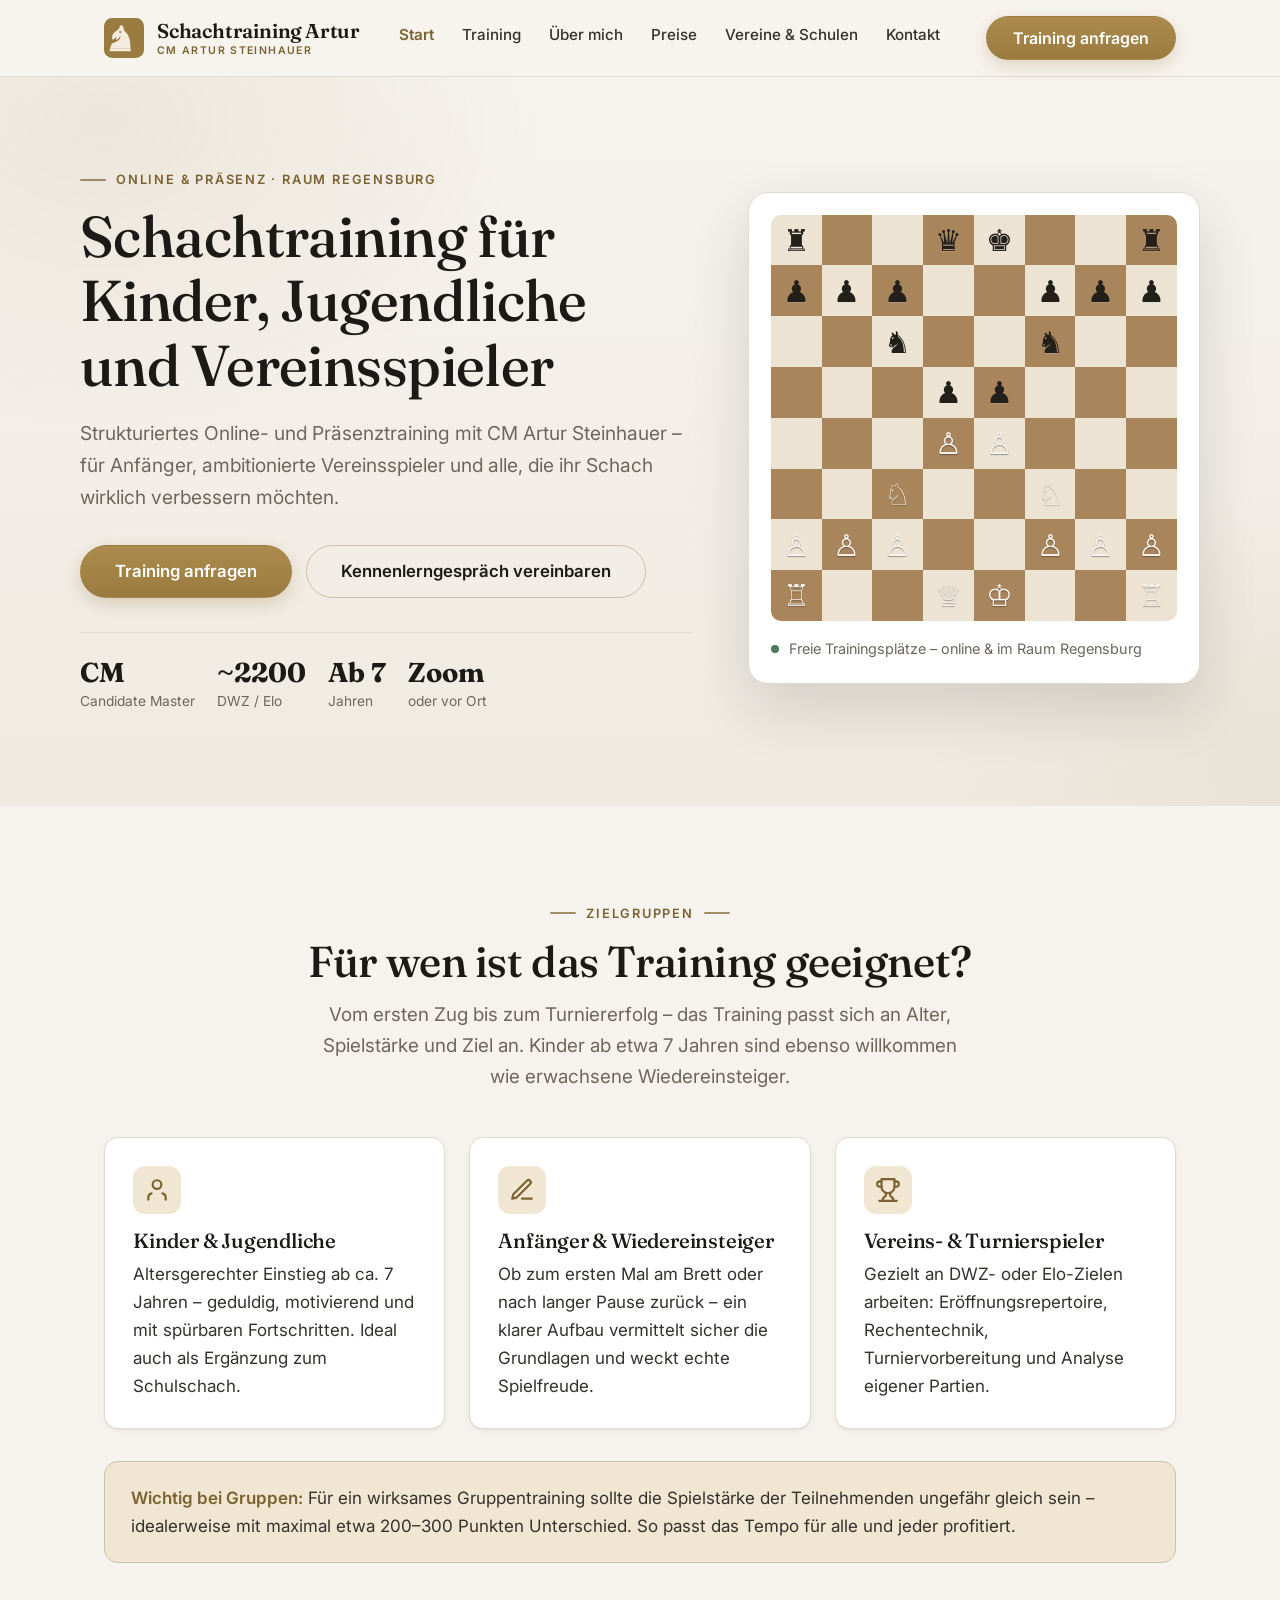
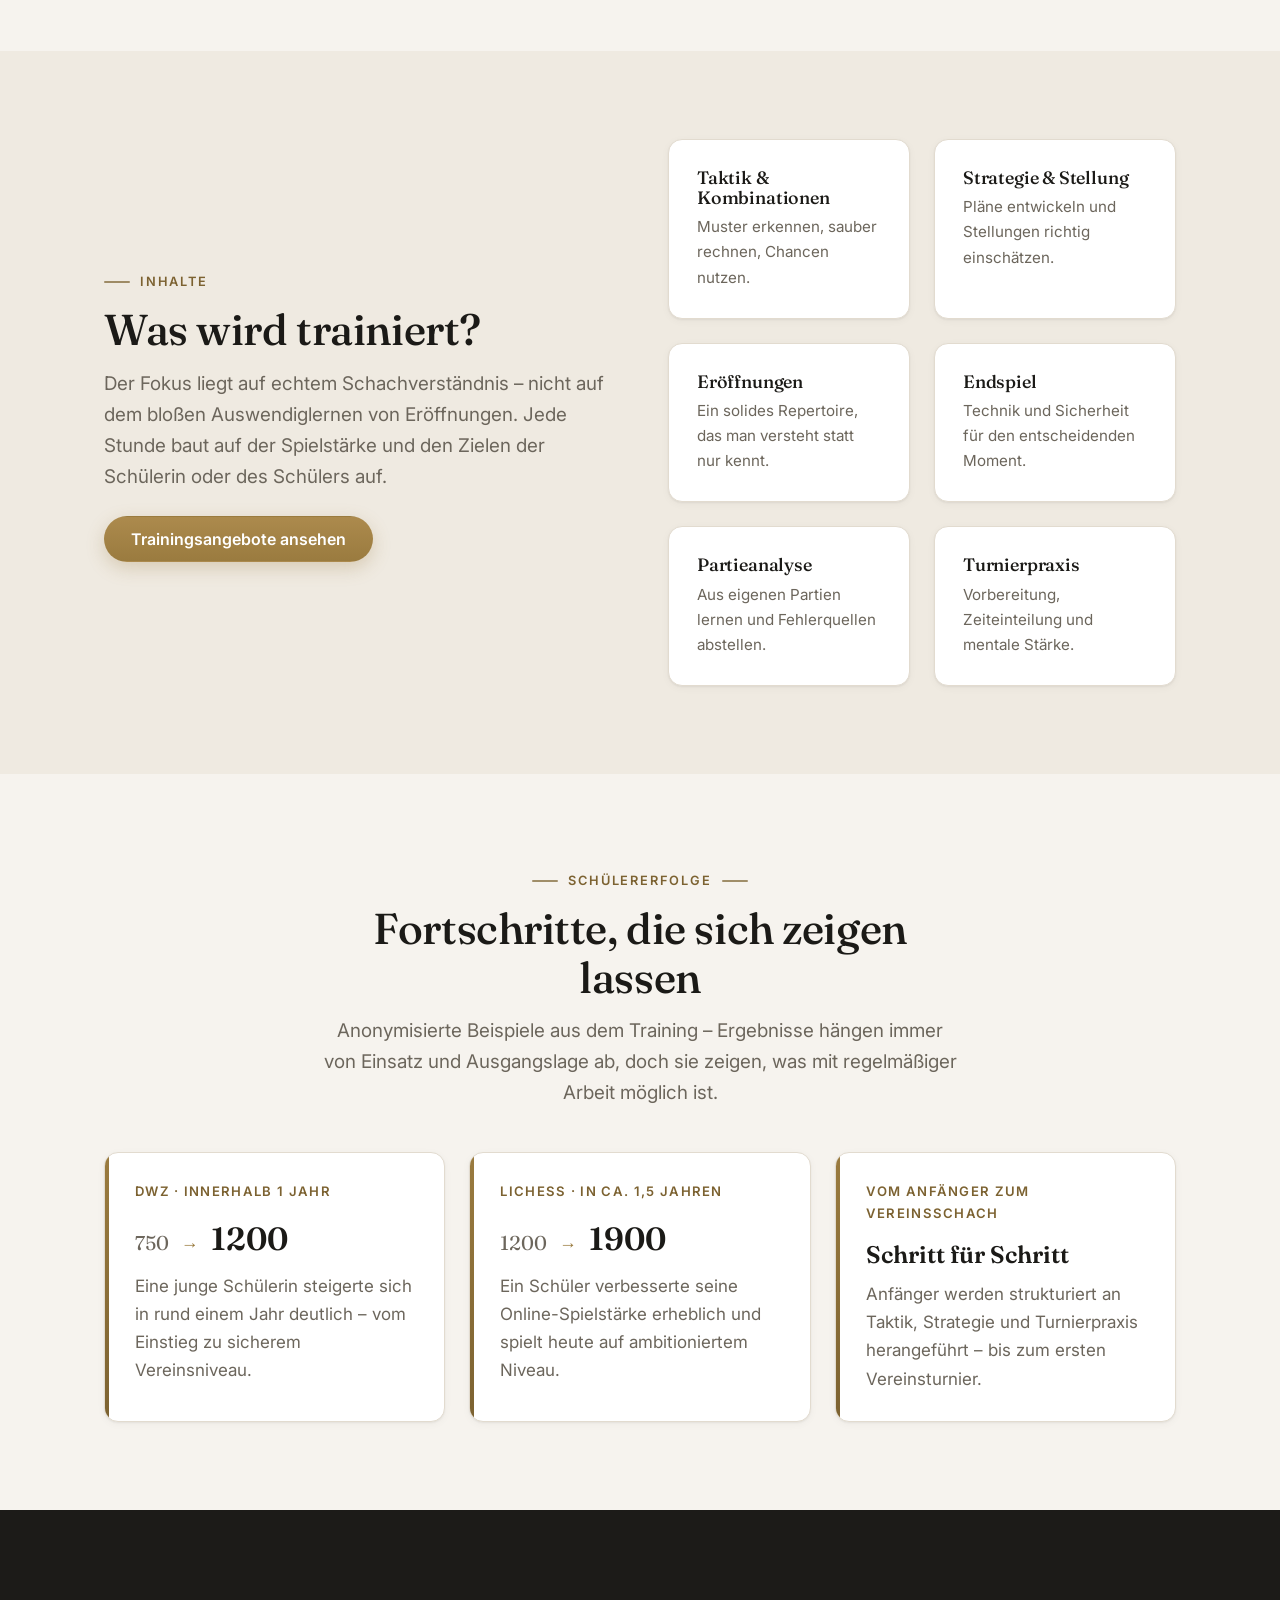
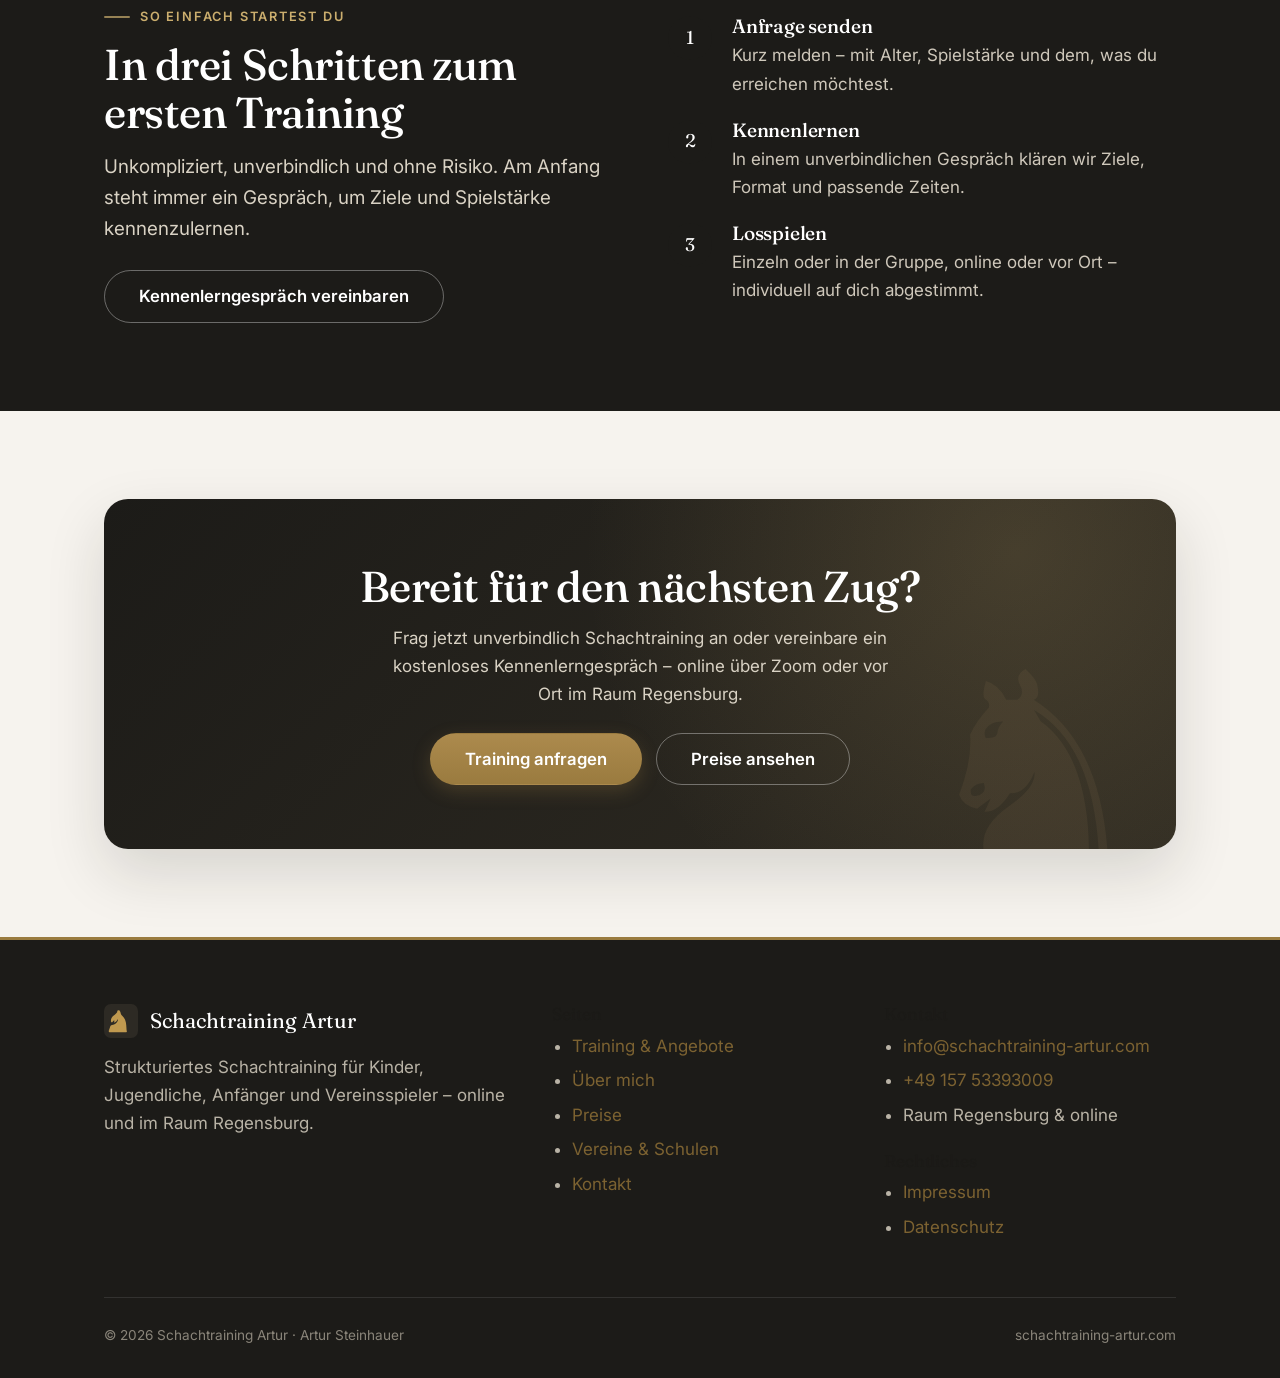
==== index.html @ 43f48e19 "JS-Cache-Version auf v8 (erzwingt FormSubmit-Versand ohne Mailprogramm) Co-Authored-By: Claude Opus " ====
<!DOCTYPE html>
<html lang="de">
<head>
  <meta charset="UTF-8">
  <meta name="viewport" content="width=device-width, initial-scale=1.0">
  <title>Schachtraining Artur – Online & Präsenz mit CM Artur Steinhauer</title>
  <meta name="description" content="Strukturiertes Schachtraining für Kinder, Jugendliche, Anfänger und Vereinsspieler. Online über Zoom oder vor Ort im Raum Regensburg – mit Candidate Master Artur Steinhauer.">
  <link rel="canonical" href="https://schachtraining-artur.com/">
  <meta property="og:type" content="website">
  <meta property="og:title" content="Schachtraining Artur – mit CM Artur Steinhauer">
  <meta property="og:description" content="Strukturiertes Online- und Präsenztraining für Anfänger, ambitionierte Vereinsspieler und alle, die ihr Schach wirklich verbessern möchten.">
  <meta property="og:url" content="https://schachtraining-artur.com/">
  <meta property="og:locale" content="de_DE">
  <link rel="icon" href="assets/img/favicon.svg" type="image/svg+xml">
  <link rel="preconnect" href="https://fonts.googleapis.com">
  <link rel="preconnect" href="https://fonts.gstatic.com" crossorigin>
  <link href="https://fonts.googleapis.com/css2?family=Fraunces:opsz,wght@9..144,400;9..144,500;9..144,600&family=Inter:wght@400;500;600;700&display=swap" rel="stylesheet">
  <link rel="stylesheet" href="assets/css/styles.css?v=8">
  <script type="application/ld+json">
  {
    "@context": "https://schema.org",
    "@type": "ProfessionalService",
    "name": "Schachtraining Artur",
    "description": "Schachtraining für Kinder, Jugendliche, Anfänger und Vereinsspieler – online und vor Ort im Raum Regensburg.",
    "url": "https://schachtraining-artur.com/",
    "email": "info@schachtraining-artur.com",
    "telephone": "+49 157 53393009",
    "areaServed": "Regensburg und online (DACH)",
    "founder": { "@type": "Person", "name": "Artur Steinhauer", "jobTitle": "Schachtrainer, Candidate Master" }
  }
  </script>
</head>
<body>
  <a href="#main" class="skip-link">Zum Inhalt springen</a>
  <!-- HEADER -->
  <header class="site-header">
    <div class="container nav">
      <a href="index.html" class="brand" aria-label="Schachtraining Artur – Startseite">
        <svg class="brand__mark" viewBox="0 0 64 64" aria-hidden="true"><rect width="64" height="64" rx="13"/><path fill="#f3ecdd" d="M25 15c-1.6 3.1-4.6 4.9-7.3 7.1-2.9 2.4-4.7 5.4-4.7 9.7 0 1.6.7 2.6 2 3l3.4-3.7c.5-.5 1.3-.1 1.2.6l-.5 3.6c4-1.1 5.4-3.9 6.6-6.4l.7 1.1c-1.6 5.9-5.9 8.4-11.2 9.7-2.4.6-3.5 2.1-3.9 4.2L9.5 49h33l-.6-9c-.5-8-3-13.3-7.2-17.3-2-1.9-3.2-3.9-3.6-6.6-.2-1.4-.6-2.6-1.6-3.6-1.2-1.2-3.4-1.3-4.9.5-.2-.3.6.5.4 2zM26 24a1.7 1.7 0 1 1 0-3.4 1.7 1.7 0 0 1 0 3.4z"/><rect x="9" y="49" width="34" height="4" rx="1.4" fill="#f3ecdd"/></svg>
        <span>Schachtraining Artur<small>CM Artur Steinhauer</small></span>
      </a>
      <button class="nav__toggle" aria-label="Menü" aria-expanded="false" aria-controls="nav-links">
        <span></span><span></span><span></span>
      </button>
      <ul class="nav__links" id="nav-links">
        <li><a href="index.html" class="active">Start</a></li>
        <li><a href="training.html">Training</a></li>
        <li><a href="ueber-mich.html">Über mich</a></li>
        <li><a href="preise.html">Preise</a></li>
        <li><a href="vereine-schulen.html">Vereine &amp; Schulen</a></li>
        <li><a href="kontakt.html">Kontakt</a></li>
        <li class="nav__cta-mobile"><a href="kontakt.html" class="btn btn--primary" style="color:#fff;">Training anfragen</a></li>
      </ul>
      <a href="kontakt.html" class="btn btn--primary nav__cta" style="color:#fff;">Training anfragen</a>
    </div>
  </header>

  <main id="main">
    <!-- HERO -->
    <section class="hero">
      <div class="container hero__grid">
        <div class="hero__content">
          <span class="eyebrow">Online &amp; Präsenz · Raum Regensburg</span>
          <h1 class="hero__title">Schachtraining für Kinder, Jugendliche und Vereinsspieler</h1>
          <p class="hero__sub">Strukturiertes Online- und Präsenztraining mit CM Artur Steinhauer – für Anfänger, ambitionierte Vereinsspieler und alle, die ihr Schach wirklich verbessern möchten.</p>
          <div class="btn-row">
            <a href="kontakt.html" class="btn btn--primary btn--lg">Training anfragen</a>
            <a href="kontakt.html#kennenlernen" class="btn btn--ghost btn--lg">Kennenlerngespräch vereinbaren</a>
          </div>
          <div class="hero__meta">
            <div class="hero__stat"><b>CM</b><span>Candidate Master</span></div>
            <div class="hero__stat"><b>~2200</b><span>DWZ / Elo</span></div>
            <div class="hero__stat"><b>Ab 7</b><span>Jahren</span></div>
            <div class="hero__stat"><b>Zoom</b><span>oder vor Ort</span></div>
          </div>
        </div>
        <div class="hero__media">
          <div class="board-card reveal">
            <div class="board" role="img" aria-label="Schachbrett mit einer ausgeglichenen Mittelspielstellung">
              <i class="l b">♜</i><i class="d"></i><i class="l"></i><i class="d b">♛</i><i class="l b">♚</i><i class="d"></i><i class="l"></i><i class="d b">♜</i>
              <i class="d b">♟</i><i class="l b">♟</i><i class="d b">♟</i><i class="l"></i><i class="d"></i><i class="l b">♟</i><i class="d b">♟</i><i class="l b">♟</i>
              <i class="l"></i><i class="d"></i><i class="l b">♞</i><i class="d"></i><i class="l"></i><i class="d b">♞</i><i class="l"></i><i class="d"></i>
              <i class="d"></i><i class="l"></i><i class="d"></i><i class="l b">♟</i><i class="d b">♟</i><i class="l"></i><i class="d"></i><i class="l"></i>
              <i class="l"></i><i class="d"></i><i class="l"></i><i class="d w">♙</i><i class="l w">♙</i><i class="d"></i><i class="l"></i><i class="d"></i>
              <i class="d"></i><i class="l"></i><i class="d w">♘</i><i class="l"></i><i class="d"></i><i class="l w">♘</i><i class="d"></i><i class="l"></i>
              <i class="l w">♙</i><i class="d w">♙</i><i class="l w">♙</i><i class="d"></i><i class="l"></i><i class="d w">♙</i><i class="l w">♙</i><i class="d w">♙</i>
              <i class="d w">♖</i><i class="l"></i><i class="d"></i><i class="l w">♕</i><i class="d w">♔</i><i class="l"></i><i class="d"></i><i class="l w">♖</i>
            </div>
            <div class="board__caption"><span class="dot"></span> Freie Trainingsplätze – online &amp; im Raum Regensburg</div>
          </div>
        </div>
      </div>
    </section>

    <!-- FÜR WEN -->
    <section class="section">
      <div class="container">
        <div class="center reveal" style="max-width:680px;margin-inline:auto;">
          <span class="eyebrow">Zielgruppen</span>
          <h2 class="display">Für wen ist das Training geeignet?</h2>
          <p class="lead subhead">Vom ersten Zug bis zum Turniererfolg – das Training passt sich an Alter, Spielstärke und Ziel an. Kinder ab etwa 7 Jahren sind ebenso willkommen wie erwachsene Wiedereinsteiger.</p>
        </div>
        <div class="grid grid-3" style="margin-top:44px;">
          <div class="card card--hover reveal">
            <div class="card__icon"><svg viewBox="0 0 24 24" fill="none" stroke="currentColor" stroke-width="2" stroke-linecap="round" stroke-linejoin="round"><path d="M20 21v-2a4 4 0 0 0-3-3.87"/><path d="M4 21v-2a4 4 0 0 1 3-3.87"/><circle cx="12" cy="7" r="4"/></svg></div>
            <h3>Kinder &amp; Jugendliche</h3>
            <p>Altersgerechter Einstieg ab ca. 7 Jahren – geduldig, motivierend und mit spürbaren Fortschritten. Ideal auch als Ergänzung zum Schulschach.</p>
          </div>
          <div class="card card--hover reveal">
            <div class="card__icon"><svg viewBox="0 0 24 24" fill="none" stroke="currentColor" stroke-width="2" stroke-linecap="round" stroke-linejoin="round"><path d="M12 20h9"/><path d="M16.5 3.5a2.1 2.1 0 0 1 3 3L7 19l-4 1 1-4Z"/></svg></div>
            <h3>Anfänger &amp; Wiedereinsteiger</h3>
            <p>Ob zum ersten Mal am Brett oder nach langer Pause zurück – ein klarer Aufbau vermittelt sicher die Grundlagen und weckt echte Spielfreude.</p>
          </div>
          <div class="card card--hover reveal">
            <div class="card__icon"><svg viewBox="0 0 24 24" fill="none" stroke="currentColor" stroke-width="2" stroke-linecap="round" stroke-linejoin="round"><path d="M6 9H4.5a2.5 2.5 0 0 1 0-5H6"/><path d="M18 9h1.5a2.5 2.5 0 0 0 0-5H18"/><path d="M4 22h16"/><path d="M10 14.66V17c0 .55-.47.98-.97 1.21C7.85 18.75 7 20.24 7 22"/><path d="M14 14.66V17c0 .55.47.98.97 1.21C16.15 18.75 17 20.24 17 22"/><path d="M18 2H6v7a6 6 0 0 0 12 0V2Z"/></svg></div>
            <h3>Vereins- &amp; Turnierspieler</h3>
            <p>Gezielt an DWZ- oder Elo-Zielen arbeiten: Eröffnungsrepertoire, Rechentechnik, Turniervorbereitung und Analyse eigener Partien.</p>
          </div>
        </div>
        <div class="note reveal" style="margin-top:32px;">
          <strong>Wichtig bei Gruppen:</strong> Für ein wirksames Gruppentraining sollte die Spielstärke der Teilnehmenden ungefähr gleich sein – idealerweise mit maximal etwa 200–300 Punkten Unterschied. So passt das Tempo für alle und jeder profitiert.
        </div>
      </div>
    </section>

    <!-- WAS WIRD TRAINIERT -->
    <section class="section section--paper2">
      <div class="container">
        <div class="split">
          <div class="reveal">
            <span class="eyebrow">Inhalte</span>
            <h2 class="display">Was wird trainiert?</h2>
            <p class="lead">Der Fokus liegt auf echtem Schachverständnis – nicht auf dem bloßen Auswendiglernen von Eröffnungen. Jede Stunde baut auf der Spielstärke und den Zielen der Schülerin oder des Schülers auf.</p>
            <div class="btn-row" style="margin-top:24px;">
              <a href="training.html" class="btn btn--primary">Trainingsangebote ansehen</a>
            </div>
          </div>
          <div class="grid grid-2 reveal">
            <div class="card"><h3 style="font-size:1.12rem;">Taktik &amp; Kombinationen</h3><p style="margin:0;color:var(--muted);font-size:.95rem;">Muster erkennen, sauber rechnen, Chancen nutzen.</p></div>
            <div class="card"><h3 style="font-size:1.12rem;">Strategie &amp; Stellung</h3><p style="margin:0;color:var(--muted);font-size:.95rem;">Pläne entwickeln und Stellungen richtig einschätzen.</p></div>
            <div class="card"><h3 style="font-size:1.12rem;">Eröffnungen</h3><p style="margin:0;color:var(--muted);font-size:.95rem;">Ein solides Repertoire, das man versteht statt nur kennt.</p></div>
            <div class="card"><h3 style="font-size:1.12rem;">Endspiel</h3><p style="margin:0;color:var(--muted);font-size:.95rem;">Technik und Sicherheit für den entscheidenden Moment.</p></div>
            <div class="card"><h3 style="font-size:1.12rem;">Partieanalyse</h3><p style="margin:0;color:var(--muted);font-size:.95rem;">Aus eigenen Partien lernen und Fehlerquellen abstellen.</p></div>
            <div class="card"><h3 style="font-size:1.12rem;">Turnierpraxis</h3><p style="margin:0;color:var(--muted);font-size:.95rem;">Vorbereitung, Zeiteinteilung und mentale Stärke.</p></div>
          </div>
        </div>
      </div>
    </section>

    <!-- ERFOLGE -->
    <section class="section">
      <div class="container">
        <div class="center reveal" style="max-width:640px;margin-inline:auto;">
          <span class="eyebrow">Schülererfolge</span>
          <h2 class="display">Fortschritte, die sich zeigen lassen</h2>
          <p class="lead subhead">Anonymisierte Beispiele aus dem Training – Ergebnisse hängen immer von Einsatz und Ausgangslage ab, doch sie zeigen, was mit regelmäßiger Arbeit möglich ist.</p>
        </div>
        <div class="grid grid-3" style="margin-top:44px;">
          <div class="story reveal">
            <div class="story__unit">DWZ · innerhalb 1 Jahr</div>
            <div class="story__jump"><span class="story__from">750</span><span class="story__arrow">→</span><span class="story__to">1200</span></div>
            <p style="margin:0;color:var(--muted);">Eine junge Schülerin steigerte sich in rund einem Jahr deutlich – vom Einstieg zu sicherem Vereinsniveau.</p>
          </div>
          <div class="story reveal">
            <div class="story__unit">Lichess · in ca. 1,5 Jahren</div>
            <div class="story__jump"><span class="story__from">1200</span><span class="story__arrow">→</span><span class="story__to">1900</span></div>
            <p style="margin:0;color:var(--muted);">Ein Schüler verbesserte seine Online-Spielstärke erheblich und spielt heute auf ambitioniertem Niveau.</p>
          </div>
          <div class="story reveal">
            <div class="story__unit">Vom Anfänger zum Vereinsschach</div>
            <div class="story__jump"><span class="story__to" style="font-size:1.5rem;">Schritt für Schritt</span></div>
            <p style="margin:0;color:var(--muted);">Anfänger werden strukturiert an Taktik, Strategie und Turnierpraxis herangeführt – bis zum ersten Vereinsturnier.</p>
          </div>
        </div>
      </div>
    </section>

    <!-- SO LÄUFT ES -->
    <section class="section section--dark">
      <div class="container">
        <div class="split">
          <div class="reveal">
            <span class="eyebrow">So einfach startest du</span>
            <h2 class="display">In drei Schritten zum ersten Training</h2>
            <p class="lead">Unkompliziert, unverbindlich und ohne Risiko. Am Anfang steht immer ein Gespräch, um Ziele und Spielstärke kennenzulernen.</p>
            <div class="btn-row" style="margin-top:26px;">
              <a href="kontakt.html#kennenlernen" class="btn btn--on-dark btn--lg">Kennenlerngespräch vereinbaren</a>
            </div>
          </div>
          <div class="steps reveal">
            <div class="step"><div class="step__num"></div><div><h3>Anfrage senden</h3><p style="color:#cfc8bb;margin:0;">Kurz melden – mit Alter, Spielstärke und dem, was du erreichen möchtest.</p></div></div>
            <div class="step"><div class="step__num"></div><div><h3>Kennenlernen</h3><p style="color:#cfc8bb;margin:0;">In einem unverbindlichen Gespräch klären wir Ziele, Format und passende Zeiten.</p></div></div>
            <div class="step"><div class="step__num"></div><div><h3>Losspielen</h3><p style="color:#cfc8bb;margin:0;">Einzeln oder in der Gruppe, online oder vor Ort – individuell auf dich abgestimmt.</p></div></div>
          </div>
        </div>
      </div>
    </section>

    <!-- CTA -->
    <section class="section">
      <div class="container">
        <div class="cta-band reveal">
          <h2 class="display">Bereit für den nächsten Zug?</h2>
          <p>Frag jetzt unverbindlich Schachtraining an oder vereinbare ein kostenloses Kennenlerngespräch – online über Zoom oder vor Ort im Raum Regensburg.</p>
          <div class="btn-row center" style="margin-top:24px;">
            <a href="kontakt.html" class="btn btn--primary btn--lg">Training anfragen</a>
            <a href="preise.html" class="btn btn--on-dark btn--lg">Preise ansehen</a>
          </div>
        </div>
      </div>
    </section>
  </main>

  <!-- FOOTER -->
  <footer class="site-footer">
    <div class="container">
      <div class="footer__grid">
        <div>
          <div class="footer__brand">
            <svg width="34" height="34" viewBox="0 0 64 64" aria-hidden="true"><rect width="64" height="64" rx="13" fill="#2d2a24"/><path fill="#c0994f" d="M25 15c-1.6 3.1-4.6 4.9-7.3 7.1-2.9 2.4-4.7 5.4-4.7 9.7 0 1.6.7 2.6 2 3l3.4-3.7c.5-.5 1.3-.1 1.2.6l-.5 3.6c4-1.1 5.4-3.9 6.6-6.4l.7 1.1c-1.6 5.9-5.9 8.4-11.2 9.7-2.4.6-3.5 2.1-3.9 4.2L9.5 49h33l-.6-9c-.5-8-3-13.3-7.2-17.3-2-1.9-3.2-3.9-3.6-6.6-.2-1.4-.6-2.6-1.6-3.6-1.2-1.2-3.4-1.3-4.9.5-.2-.3.6.5.4 2z"/><rect x="9" y="49" width="34" height="4" rx="1.4" fill="#c0994f"/></svg>
            Schachtraining Artur
          </div>
          <p>Strukturiertes Schachtraining für Kinder, Jugendliche, Anfänger und Vereinsspieler – online und im Raum Regensburg.</p>
        </div>
        <div>
          <h4>Seiten</h4>
          <ul>
            <li><a href="training.html">Training &amp; Angebote</a></li>
            <li><a href="ueber-mich.html">Über mich</a></li>
            <li><a href="preise.html">Preise</a></li>
            <li><a href="vereine-schulen.html">Vereine &amp; Schulen</a></li>
            <li><a href="kontakt.html">Kontakt</a></li>
          </ul>
        </div>
        <div>
          <h4>Kontakt</h4>
          <ul>
            <li><a href="mailto:info@schachtraining-artur.com">info@schachtraining-artur.com</a></li>
            <li><a href="https://wa.me/4915753393009?text=Hallo%20Artur%2C%20ich%20interessiere%20mich%20f%C3%BCr%20Schachtraining%20und%20w%C3%BCrde%20gerne%20mehr%20erfahren." target="_blank" rel="noopener">+49 157 53393009</a></li>
            <li>Raum Regensburg &amp; online</li>
          </ul>
          <h4 style="margin-top:22px;">Rechtliches</h4>
          <ul>
            <li><a href="impressum.html">Impressum</a></li>
            <li><a href="datenschutz.html">Datenschutz</a></li>
          </ul>
        </div>
      </div>
      <div class="footer__bottom">
        <span>© <span id="year">2026</span> Schachtraining Artur · Artur Steinhauer</span>
        <span>schachtraining-artur.com</span>
      </div>
    </div>
  </footer>
  <script src="assets/js/main.js?v=8"></script>
</body>
</html>
---- assets/css/styles.css ----
/* =============================================================
   Schachtraining Artur — Design System
   Palette: paper / walnut / brass. Calm, premium, professional.
   ============================================================= */

:root {
  /* Colors */
  --paper: #f6f3ee;
  --paper-2: #efeae1;
  --surface: #ffffff;
  --ink: #1b1a17;
  --ink-2: #34322d;
  --muted: #6c665c;
  --line: #e2dbcf;
  --line-strong: #cabfa9;
  --brass: #9a7b3f;
  --brass-dark: #7c6231;
  --brass-soft: #f0e6d2;
  --dark: #1c1b18;
  --dark-2: #26241f;
  --cream: #f3ecdd;
  --success: #4a7c59;

  /* Type */
  --font-display: "Fraunces", Georgia, "Times New Roman", serif;
  --font-body: "Inter", -apple-system, BlinkMacSystemFont, "Segoe UI", Roboto, sans-serif;

  /* Layout */
  --container: 1120px;
  --container-narrow: 760px;
  --radius: 14px;
  --radius-sm: 10px;
  --shadow-sm: 0 1px 2px rgba(27, 26, 23, .05), 0 2px 8px rgba(27, 26, 23, .04);
  --shadow-md: 0 10px 30px rgba(27, 26, 23, .08);
  --shadow-lg: 0 24px 60px rgba(27, 26, 23, .14);
  --ease: cubic-bezier(.2, .7, .2, 1);
}

/* ---------- Reset & base ---------- */
*, *::before, *::after { box-sizing: border-box; }
html { scroll-behavior: smooth; -webkit-text-size-adjust: 100%; }
html, body { overflow-x: hidden; }
body {
  margin: 0;
  width: 100%;
  max-width: 100%;
  font-family: var(--font-body);
  font-size: 17px;
  line-height: 1.65;
  color: var(--ink-2);
  background: var(--paper);
  -webkit-font-smoothing: antialiased;
  text-rendering: optimizeLegibility;
}

/* Skip link — barrierefrei, ohne Layout-Überlauf */
.skip-link {
  position: absolute; left: 12px; top: -60px; z-index: 200;
  background: var(--brass); color: #fff; padding: 10px 18px;
  border-radius: 8px; font-weight: 600; transition: top .2s var(--ease);
}
.skip-link:focus { top: 12px; color: #fff; }
img, svg { display: block; max-width: 100%; }
a { color: var(--brass-dark); text-decoration: none; transition: color .2s var(--ease); }
a:hover { color: var(--ink); }
h1, h2, h3, h4 { font-family: var(--font-display); color: var(--ink); font-weight: 500; line-height: 1.12; letter-spacing: -.01em; margin: 0 0 .5em; }
p { margin: 0 0 1rem; }
ul, ol { margin: 0 0 1rem; padding-left: 1.2rem; }
li { margin-bottom: .4rem; }
strong { color: var(--ink); font-weight: 600; }
:focus-visible { outline: 3px solid var(--brass); outline-offset: 2px; border-radius: 4px; }

/* ---------- Layout helpers ---------- */
.container { width: 100%; max-width: var(--container); margin-inline: auto; padding-inline: 24px; }
.narrow { max-width: var(--container-narrow); }
.section { padding: 88px 0; }
.section--tight { padding: 60px 0; }
.section--paper2 { background: var(--paper-2); }
.section--dark { background: var(--dark); color: var(--cream); }
.section--dark h1, .section--dark h2, .section--dark h3 { color: #fff; }
.center { text-align: center; }
.eyebrow {
  display: inline-flex; align-items: center; gap: 10px; font-family: var(--font-body); font-weight: 600;
  font-size: .8rem; letter-spacing: .14em; text-transform: uppercase;
  color: var(--brass-dark); margin-bottom: 14px;
}
.eyebrow::before { content: ""; width: 26px; height: 2px; background: currentColor; border-radius: 2px; opacity: .7; }
.center .eyebrow::after { content: ""; width: 26px; height: 2px; background: currentColor; border-radius: 2px; opacity: .7; }
.section--dark .eyebrow { color: #cbae6e; }
.lead { font-size: 1.18rem; color: var(--muted); }
.section--dark .lead { color: #d9d2c4; }
.stack > * + * { margin-top: 1rem; }

/* Fluid display headings */
h1.display { font-size: clamp(2.3rem, 5.2vw, 3.7rem); }
h2.display { font-size: clamp(1.9rem, 3.6vw, 2.7rem); margin-bottom: .3em; }
.subhead { max-width: 640px; margin: 0 auto; }

/* ---------- Buttons ---------- */
.btn {
  display: inline-flex; align-items: center; gap: .55em;
  font-family: var(--font-body); font-weight: 600; font-size: 1rem;
  padding: 14px 26px; border-radius: 999px; border: 1.5px solid transparent;
  cursor: pointer; transition: all .22s var(--ease); text-align: center;
  line-height: 1;
}
.btn--primary { background: linear-gradient(180deg, #ac8a4d 0%, var(--brass) 100%); color: #fff; box-shadow: 0 6px 18px rgba(154, 123, 63, .28); }
.btn--primary:hover { background: linear-gradient(180deg, var(--brass) 0%, var(--brass-dark) 100%); color: #fff; transform: translateY(-2px); box-shadow: 0 12px 28px rgba(154, 123, 63, .36); }
.btn--ghost { background: transparent; color: var(--ink); border-color: var(--line-strong); }
.btn--ghost:hover { border-color: var(--ink); color: var(--ink); background: rgba(0,0,0,.02); }
.btn--on-dark { background: transparent; color: #fff; border-color: rgba(255,255,255,.35); }
.btn--on-dark:hover { background: #fff; color: var(--dark); border-color: #fff; }
.btn--whatsapp { background: #1fa855; color: #fff; box-shadow: 0 6px 18px rgba(31,168,85,.28); }
.btn--whatsapp:hover { background: #18904a; color: #fff; transform: translateY(-2px); box-shadow: 0 12px 28px rgba(31,168,85,.36); }
.btn--whatsapp svg { width: 1.3em; height: 1.3em; }
.btn--lg { padding: 17px 34px; font-size: 1.05rem; }
.btn-row { display: flex; flex-wrap: wrap; gap: 14px; }
.btn-row.center { justify-content: center; }

/* ---------- Header / Nav ---------- */
.site-header {
  position: sticky; top: 0; z-index: 100;
  background: rgba(247, 244, 239, .9);
  backdrop-filter: saturate(150%) blur(14px);
  border-bottom: 1px solid var(--line);
}
.nav { display: flex; align-items: center; justify-content: space-between; gap: 20px; height: 76px; }
.brand {
  display: flex; align-items: center; gap: 13px; flex: none;
  font-family: var(--font-display); font-size: 1.25rem; color: var(--ink);
  font-weight: 600; letter-spacing: -.01em; line-height: 1.1; white-space: nowrap;
}
.brand:hover { color: var(--ink); }
.brand:hover .brand__mark { transform: rotate(-6deg); }
.brand__mark { width: 40px; height: 40px; flex: none; transition: transform .25s var(--ease); }
.brand__mark > rect:first-of-type { fill: var(--brass); }
.brand small { display: block; font-family: var(--font-body); font-size: .66rem; font-weight: 600; letter-spacing: .13em; text-transform: uppercase; color: var(--brass-dark); margin-top: 3px; }
.nav__links { display: flex; align-items: center; flex-wrap: nowrap; gap: 2px; list-style: none; margin: 0; padding: 0; }
.nav__links a {
  display: inline-block; padding: 9px 13px; border-radius: 9px; white-space: nowrap;
  color: var(--ink-2); font-weight: 500; font-size: .95rem; transition: color .2s var(--ease), background .2s var(--ease);
}
.nav__links a:hover { color: var(--ink); background: rgba(28,27,24,.05); }
.nav__links a.active { color: var(--brass-dark); font-weight: 600; }
.nav__cta { margin-left: 8px; flex: none; align-self: center; padding-top: 12px; padding-bottom: 12px; line-height: 1.15; }
.nav__cta-mobile { display: none; }  /* nur im Handy-Menü sichtbar, siehe Media Query */
.nav__toggle { display: none; background: none; border: 0; cursor: pointer; padding: 8px; margin: -8px -8px -8px 0; flex: none; }
.nav__toggle span { display: block; width: 24px; height: 2px; background: var(--ink); margin: 5px 0; transition: .25s var(--ease); border-radius: 2px; }

/* ---------- Hero ---------- */
.hero { position: relative; overflow: hidden; background: linear-gradient(180deg, var(--paper) 0%, var(--paper-2) 100%); }
.hero::before {
  content: ""; position: absolute; inset: 0; pointer-events: none;
  background:
    radial-gradient(46rem 32rem at 8% 6%, rgba(154,123,63,.10), transparent 60%),
    radial-gradient(40rem 30rem at 100% 92%, rgba(154,123,63,.08), transparent 55%);
}
.hero .container { position: relative; z-index: 1; }
.hero__grid { display: grid; grid-template-columns: minmax(0, 1.15fr) minmax(0, .85fr); gap: 56px; align-items: center; padding: 84px 0 92px; }
.hero__title { font-size: clamp(2.35rem, 5vw, 3.6rem); margin-bottom: .35em; }
.hero__sub { font-size: 1.2rem; color: var(--muted); max-width: 34em; margin-bottom: 2rem; }
.hero__meta { display: flex; flex-wrap: wrap; gap: 22px; margin-top: 34px; padding-top: 26px; border-top: 1px solid var(--line); }
.hero__stat b { font-family: var(--font-display); font-size: 1.7rem; color: var(--ink); display: block; line-height: 1; }
.hero__stat span { font-size: .86rem; color: var(--muted); }

/* Hero board card */
.board-card { position: relative; padding: 22px; background: var(--surface); border: 1px solid var(--line); border-radius: 20px; box-shadow: var(--shadow-lg); }
.board { width: 100%; aspect-ratio: 1; border-radius: 10px; overflow: hidden; display: grid; grid-template-columns: repeat(8, 1fr); box-shadow: inset 0 0 0 1px rgba(0,0,0,.06); }
.board i { display: grid; place-items: center; font-size: clamp(15px, 3.6vw, 30px); line-height: 1; font-style: normal; }
.board i.l { background: #ece3d2; }
.board i.d { background: #a9855b; }
.board i.w { color: #f7f4ee; text-shadow: 0 1px 1px rgba(0,0,0,.35); }
.board i.b { color: #23201b; text-shadow: 0 1px 1px rgba(255,255,255,.18); }
.board__caption { margin-top: 16px; display: flex; align-items: center; gap: 10px; color: var(--muted); font-size: .9rem; }
.board__caption .dot { width: 8px; height: 8px; border-radius: 50%; background: var(--success); flex: none; }

/* ---------- Cards & grids ---------- */
.grid { display: grid; gap: 24px; }
.grid-2 { grid-template-columns: repeat(2, minmax(0, 1fr)); }
.grid-3 { grid-template-columns: repeat(3, minmax(0, 1fr)); }
.grid-4 { grid-template-columns: repeat(4, minmax(0, 1fr)); }
/* Grid-/Flex-Kinder dürfen schrumpfen -> kein horizontaler Überlauf */
.grid > *, .split > *, .hero__grid > *, .price-grid > *, .footer__grid > * { min-width: 0; }

.card {
  background: var(--surface); border: 1px solid var(--line); border-radius: var(--radius);
  padding: 28px; box-shadow: var(--shadow-sm); transition: transform .25s var(--ease), box-shadow .25s var(--ease), border-color .25s var(--ease);
}
.card--hover { position: relative; }
.card--hover:hover { transform: translateY(-4px); box-shadow: var(--shadow-md); border-color: var(--brass); }
.card--hover:hover .card__icon { transform: translateY(-2px) rotate(-4deg); }
.card__icon { transition: transform .25s var(--ease); }
.card h3 { font-size: 1.28rem; margin-bottom: .35em; }
.card p:last-child { margin-bottom: 0; }
.card__icon {
  width: 48px; height: 48px; border-radius: 12px; display: grid; place-items: center;
  background: var(--brass-soft); color: var(--brass-dark); margin-bottom: 16px;
}
.card__icon svg { width: 26px; height: 26px; }

.section--dark .card { background: var(--dark-2); border-color: rgba(255,255,255,.09); color: #d9d2c4; box-shadow: none; }
.section--dark .card h3 { color: #fff; }
.section--dark .card__icon { background: rgba(203, 174, 110, .16); color: #d9b978; }

/* Feature list with check marks */
.check-list { list-style: none; padding: 0; margin: 0; }
.check-list li { position: relative; padding-left: 32px; margin-bottom: 12px; }
.check-list li::before {
  content: ""; position: absolute; left: 0; top: 3px; width: 20px; height: 20px;
  border-radius: 50%; background: var(--brass-soft) url("data:image/svg+xml,%3Csvg xmlns='http://www.w3.org/2000/svg' width='12' height='12' viewBox='0 0 24 24' fill='none' stroke='%237c6231' stroke-width='3' stroke-linecap='round' stroke-linejoin='round'%3E%3Cpolyline points='20 6 9 17 4 12'/%3E%3C/svg%3E") center / 12px no-repeat;
}
.section--dark .check-list li::before { background-color: rgba(203,174,110,.18); }

/* ---------- Split / prose ---------- */
.split { display: grid; grid-template-columns: repeat(2, minmax(0, 1fr)); gap: 56px; align-items: center; }
.split--portrait { grid-template-columns: minmax(0, .85fr) minmax(0, 1.15fr); }
.prose p { max-width: 62ch; }
.prose h2 { margin-top: 1.6em; }
.prose h2:first-child { margin-top: 0; }

/* Portrait placeholder */
.portrait {
  border-radius: 18px; overflow: hidden; background: linear-gradient(160deg, var(--dark) 0%, #3a352b 100%);
  aspect-ratio: 4/5; display: grid; place-items: center; box-shadow: var(--shadow-md); position: relative; border: 1px solid var(--line);
}
.portrait__mono { font-family: var(--font-display); font-size: 5rem; color: rgba(255,255,255,.14); font-weight: 600; }
.portrait img { width: 100%; height: 100%; object-fit: cover; object-position: center 22%; }
.portrait__badge { position: absolute; bottom: 16px; left: 16px; background: rgba(255,255,255,.94); color: var(--ink); padding: 8px 14px; border-radius: 999px; font-size: .82rem; font-weight: 600; display: flex; gap: 8px; align-items: center; box-shadow: 0 6px 18px rgba(0,0,0,.18); z-index: 1; }
.portrait__badge .k { color: var(--brass-dark); }

/* ---------- Success stories ---------- */
.story { background: var(--surface); border: 1px solid var(--line); border-radius: var(--radius); padding: 28px 28px 28px 30px; box-shadow: var(--shadow-sm); position: relative; overflow: hidden; transition: transform .25s var(--ease), box-shadow .25s var(--ease); }
.story::before { content: ""; position: absolute; left: 0; top: 0; bottom: 0; width: 4px; background: linear-gradient(180deg, var(--brass), var(--brass-dark)); }
.story:hover { transform: translateY(-4px); box-shadow: var(--shadow-md); }
.story__jump { display: flex; align-items: baseline; gap: 12px; font-family: var(--font-display); margin-bottom: 6px; }
.story__from { color: var(--muted); font-size: 1.25rem; }
.story__arrow { color: var(--brass); font-size: 1.1rem; }
.story__to { color: var(--ink); font-size: 2rem; font-weight: 600; }
.story__unit { font-size: .82rem; letter-spacing: .1em; text-transform: uppercase; color: var(--brass-dark); font-weight: 600; margin-bottom: 10px; }

/* ---------- Pricing ---------- */
.price-grid { display: grid; grid-template-columns: repeat(3, minmax(0, 1fr)); gap: 24px; align-items: start; }
.price {
  background: var(--surface); border: 1px solid var(--line); border-radius: var(--radius);
  padding: 32px 28px; box-shadow: var(--shadow-sm); position: relative; display: flex; flex-direction: column;
}
.price--featured { border-color: var(--brass); box-shadow: var(--shadow-md); }
.price__tag { position: absolute; top: -13px; left: 28px; background: var(--brass); color: #fff; font-size: .74rem; font-weight: 600; letter-spacing: .1em; text-transform: uppercase; padding: 5px 12px; border-radius: 999px; }
.price__name { font-family: var(--font-display); font-size: 1.35rem; color: var(--ink); margin-bottom: 4px; }
.price__desc { color: var(--muted); font-size: .95rem; min-height: 2.8em; margin-bottom: 18px; }
.price__amount { font-family: var(--font-display); font-size: 2.6rem; color: var(--ink); line-height: 1; }
.price__amount small { font-size: 1rem; font-family: var(--font-body); color: var(--muted); font-weight: 500; }
.price__list { list-style: none; padding: 20px 0 0; margin: 20px 0 24px; border-top: 1px solid var(--line); flex: 1; }
.price__list li { position: relative; padding-left: 28px; margin-bottom: 11px; font-size: .96rem; }
.price__list li::before { content: ""; position: absolute; left: 0; top: 4px; width: 18px; height: 18px; border-radius: 50%; background: var(--brass-soft) url("data:image/svg+xml,%3Csvg xmlns='http://www.w3.org/2000/svg' width='11' height='11' viewBox='0 0 24 24' fill='none' stroke='%237c6231' stroke-width='3' stroke-linecap='round' stroke-linejoin='round'%3E%3Cpolyline points='20 6 9 17 4 12'/%3E%3C/svg%3E") center / 11px no-repeat; }

.note {
  background: var(--brass-soft); border: 1px solid var(--line-strong); border-radius: var(--radius);
  padding: 22px 26px; color: var(--ink-2);
}
.note strong { color: var(--brass-dark); }

/* ---------- CTA band ---------- */
.cta-band { background: linear-gradient(135deg, var(--dark) 0%, #2f2b22 100%); color: var(--cream); border-radius: 24px; padding: 64px 56px; text-align: center; position: relative; overflow: hidden; box-shadow: var(--shadow-lg); }
.cta-band h2 { color: #fff; }
.cta-band p { color: #d9d2c4; max-width: 46ch; margin-inline: auto; position: relative; z-index: 1; }
.cta-band > * { position: relative; z-index: 1; }
.cta-band::after { content: ""; position: absolute; inset: 0; background-image: radial-gradient(circle at 85% 15%, rgba(203,174,110,.18), transparent 45%); pointer-events: none; z-index: 0; }
.cta-band::before {
  content: "\265E"; /* Springer */
  position: absolute; right: 26px; bottom: -46px; z-index: 0;
  font-family: var(--font-display); font-size: 260px; line-height: 1;
  color: rgba(203,174,110,.07); pointer-events: none;
}

/* ---------- Steps ---------- */
.steps { counter-reset: step; display: grid; gap: 22px; }
.step { display: grid; grid-template-columns: auto 1fr; gap: 20px; align-items: start; }
.step__num { counter-increment: step; width: 44px; height: 44px; border-radius: 50%; background: var(--dark); color: #fff; display: grid; place-items: center; font-family: var(--font-display); font-size: 1.15rem; flex: none; }
.step__num::before { content: counter(step); }
.step h3 { font-size: 1.2rem; margin-bottom: .2em; }

/* ---------- Forms ---------- */
.form { display: grid; gap: 18px; }
.form__row { display: grid; grid-template-columns: repeat(2, minmax(0, 1fr)); gap: 18px; }
.field { display: grid; gap: 6px; min-width: 0; }
.field label { font-weight: 600; font-size: .9rem; color: var(--ink); }
.field input, .field select, .field textarea {
  width: 100%; max-width: 100%; min-width: 0; box-sizing: border-box;
  font-family: var(--font-body); font-size: 1rem; padding: 13px 15px; border: 1.5px solid var(--line-strong);
  border-radius: var(--radius-sm); background: var(--surface); color: var(--ink); transition: border-color .2s, box-shadow .2s;
}
.field input:focus, .field select:focus, .field textarea:focus { outline: none; border-color: var(--brass); box-shadow: 0 0 0 3px rgba(154,123,63,.15); }
.field textarea { resize: vertical; min-height: 130px; }
.field--checkbox { grid-template-columns: auto 1fr; align-items: start; gap: 10px; }
.field--checkbox input { width: 18px; height: 18px; margin-top: 3px; }
.field--checkbox label { font-weight: 400; font-size: .9rem; color: var(--muted); }
.form__hint { font-size: .85rem; color: var(--muted); }

/* ---------- Contact info list ---------- */
.contact-list { list-style: none; padding: 0; margin: 0; display: grid; gap: 18px; }
.contact-list li { display: flex; gap: 16px; align-items: flex-start; }
.contact-list .ci { width: 44px; height: 44px; border-radius: 12px; background: var(--brass-soft); color: var(--brass-dark); display: grid; place-items: center; flex: none; }
.contact-list .ci svg { width: 22px; height: 22px; }
.contact-list b { display: block; color: var(--ink); font-family: var(--font-display); font-size: 1.05rem; }
.contact-list span { color: var(--muted); font-size: .95rem; }

/* ---------- Callout / faq ---------- */
.faq { border-top: 1px solid var(--line); }
.faq details { border-bottom: 1px solid var(--line); padding: 6px 0; }
.faq summary { cursor: pointer; padding: 18px 0; font-family: var(--font-display); font-size: 1.15rem; color: var(--ink); list-style: none; display: flex; justify-content: space-between; align-items: center; gap: 20px; }
.faq summary::-webkit-details-marker { display: none; }
.faq summary::after { content: "+"; font-size: 1.5rem; color: var(--brass); transition: transform .2s; }
.faq details[open] summary::after { transform: rotate(45deg); }
.faq details p { padding: 0 0 18px; margin: 0; color: var(--muted); }

/* ---------- Legal / prose pages ---------- */
.legal { max-width: 760px; }
.legal h2 { font-size: 1.4rem; margin-top: 2em; }
.legal h3 { font-size: 1.1rem; margin-top: 1.4em; }
.legal p, .legal li { color: var(--ink-2); }
.legal address { font-style: normal; line-height: 1.8; }

/* ---------- Footer ---------- */
.site-footer { background: var(--dark); color: #b9b3a6; padding: 64px 0 32px; border-top: 3px solid var(--brass); }
.footer__grid { display: grid; grid-template-columns: 1.4fr 1fr 1fr; gap: 40px; padding-bottom: 40px; border-bottom: 1px solid rgba(255,255,255,.1); }
.footer__brand { font-family: var(--font-display); font-size: 1.3rem; color: #fff; display: flex; align-items: center; gap: 12px; margin-bottom: 14px; }
.footer p { color: #b9b3a6; font-size: .95rem; max-width: 34ch; }
.footer h4 { color: #fff; font-family: var(--font-body); font-size: .82rem; letter-spacing: .12em; text-transform: uppercase; margin-bottom: 16px; }
.footer ul { list-style: none; padding: 0; margin: 0; }
.footer li { margin-bottom: 10px; }
.footer a { color: #b9b3a6; font-size: .95rem; }
.footer a:hover { color: #fff; }
.footer__bottom { display: flex; flex-wrap: wrap; justify-content: space-between; gap: 12px; padding-top: 26px; font-size: .85rem; color: #8a857a; }

/* ---------- Reveal animation ---------- */
.reveal { opacity: 0; transform: translateY(18px); transition: opacity .6s var(--ease), transform .6s var(--ease); }
.reveal.in { opacity: 1; transform: none; }
@media (prefers-reduced-motion: reduce) {
  .reveal { opacity: 1; transform: none; transition: none; }
  html { scroll-behavior: auto; }
}

/* ---------- Responsive ---------- */
@media (max-width: 940px) {
  .hero__grid { grid-template-columns: 1fr; gap: 40px; padding: 60px 0; }
  .hero__media { max-width: 420px; }
  .split, .split--portrait { grid-template-columns: 1fr; gap: 36px; }
  .split--portrait .portrait { max-width: 360px; }
  .grid-4 { grid-template-columns: repeat(2, 1fr); }
  .price-grid { grid-template-columns: 1fr; max-width: 440px; margin-inline: auto; }
  .footer__grid { grid-template-columns: 1fr 1fr; }
}
/* Navigation klappt früh genug um, damit die Links nie überlaufen */
@media (max-width: 1080px) {
  .nav__cta { display: none; }
  .nav__toggle { display: block; }
  .nav__links {
    position: fixed; inset: 76px 0 auto 0; flex-direction: column; align-items: stretch;
    background: var(--paper); border-bottom: 1px solid var(--line); padding: 12px 24px 20px; gap: 2px;
    box-shadow: var(--shadow-md); transform: translateY(-135%); transition: transform .3s var(--ease);
    max-height: calc(100vh - 76px); overflow-y: auto;
  }
  .nav__links.open { transform: translateY(0); }
  .nav__links a { padding: 14px 12px; font-size: 1.05rem; border-radius: 9px; }
  .nav__links a:hover { background: rgba(28,27,24,.05); }
  .nav__links .nav__cta-mobile { display: block; margin-top: 10px; }
  .nav__links .nav__cta-mobile a { color: #fff; text-align: center; justify-content: center; }
  .nav__toggle.open span:nth-child(1) { transform: translateY(7px) rotate(45deg); }
  .nav__toggle.open span:nth-child(2) { opacity: 0; }
  .nav__toggle.open span:nth-child(3) { transform: translateY(-7px) rotate(-45deg); }
}

@media (max-width: 720px) {
  body { font-size: 16px; }
  .section { padding: 60px 0; }
  .grid-2, .grid-3, .grid-4 { grid-template-columns: 1fr; }
  .form__row { grid-template-columns: 1fr; }
  .footer__grid { grid-template-columns: 1fr; }
  .cta-band { padding: 40px 24px; }
  .hero__meta { gap: 16px; }
}

@media (max-width: 460px) {
  .brand { font-size: 1.12rem; gap: 10px; }
  .brand__mark { width: 36px; height: 36px; }
  .container { padding-inline: 18px; }
}
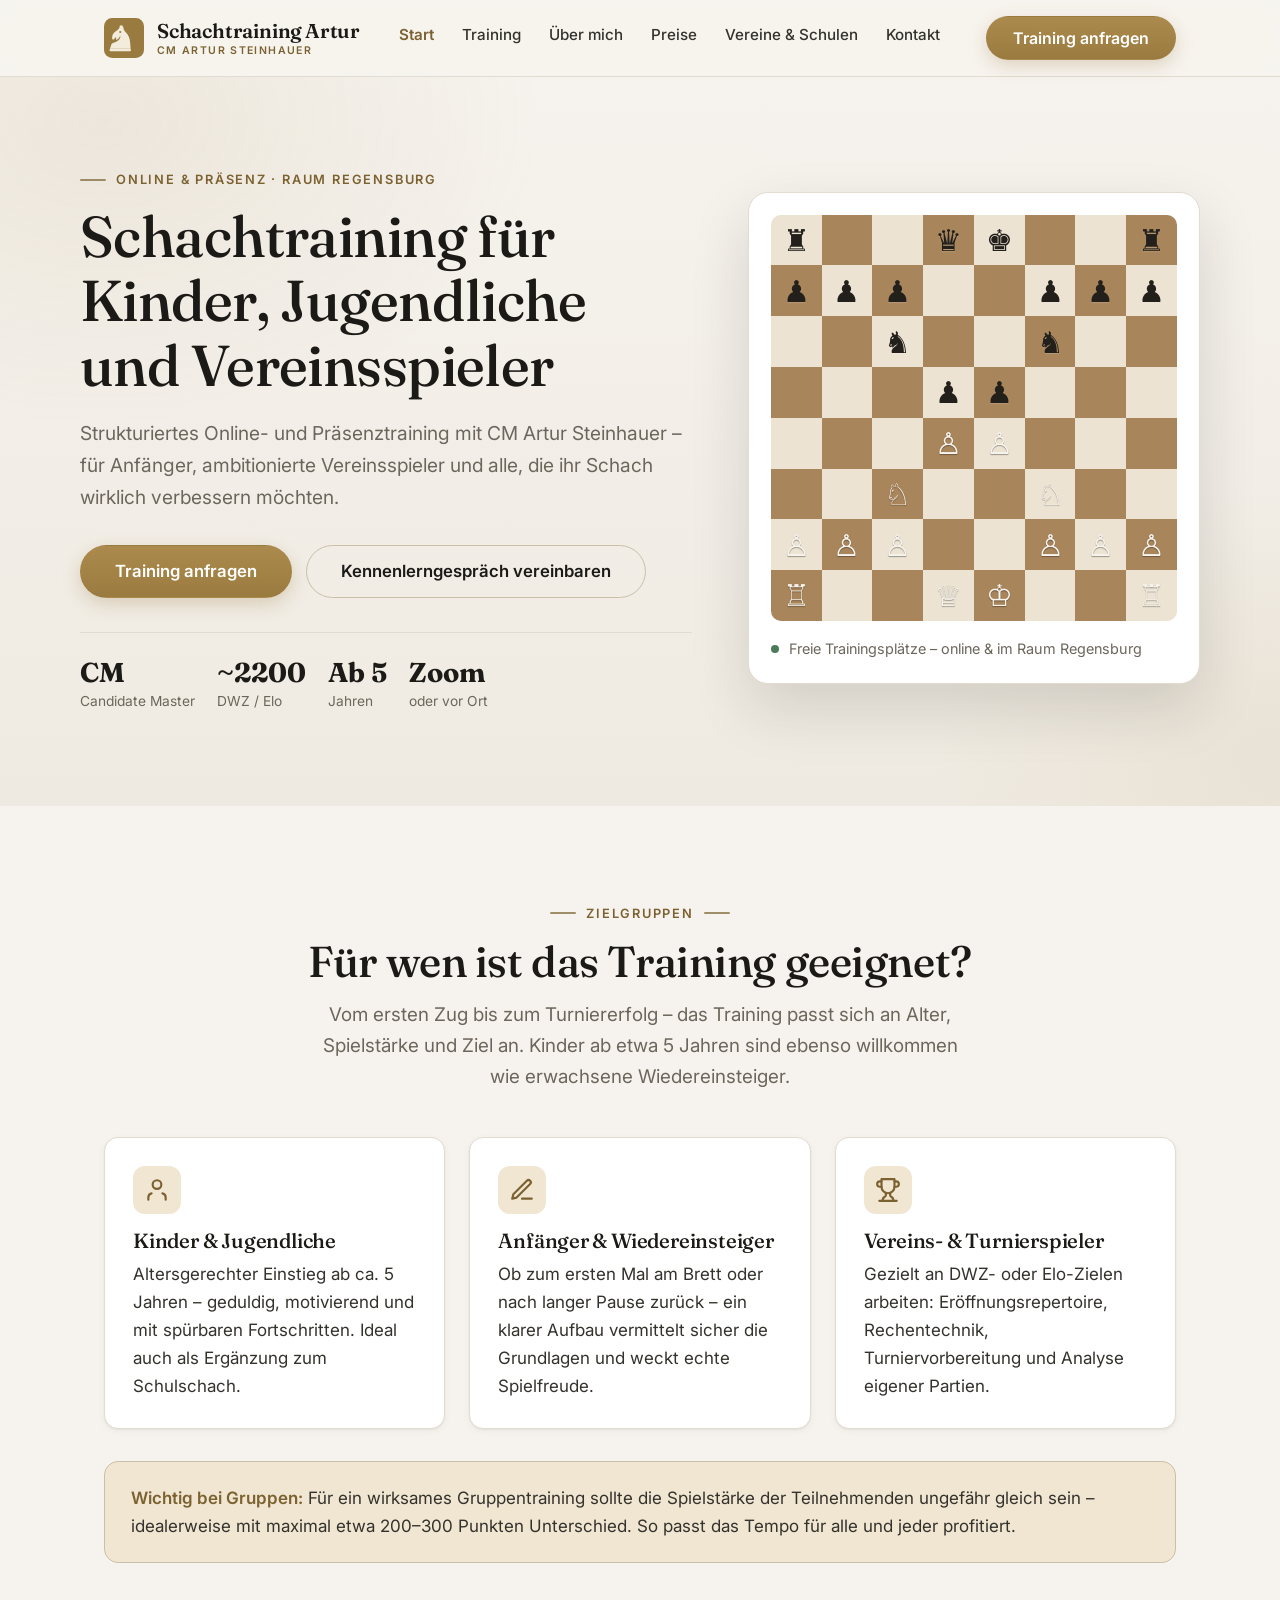
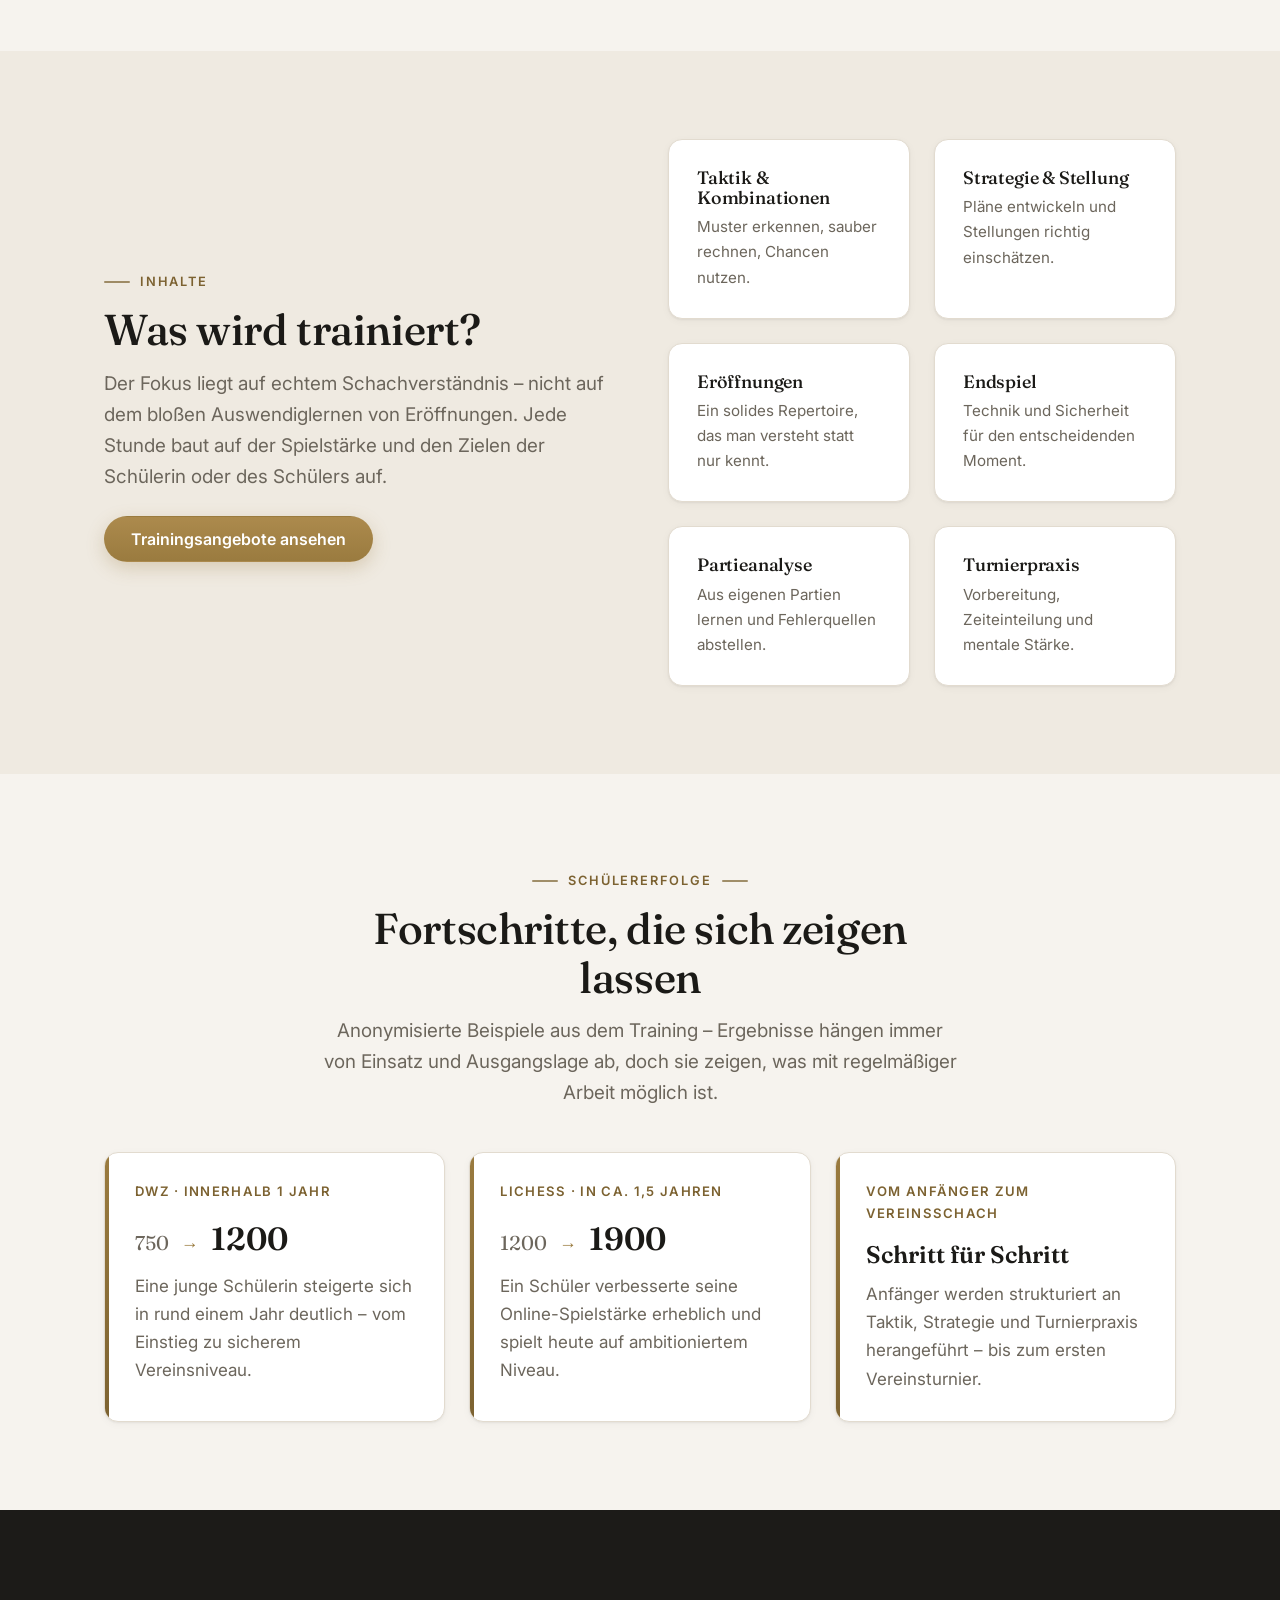
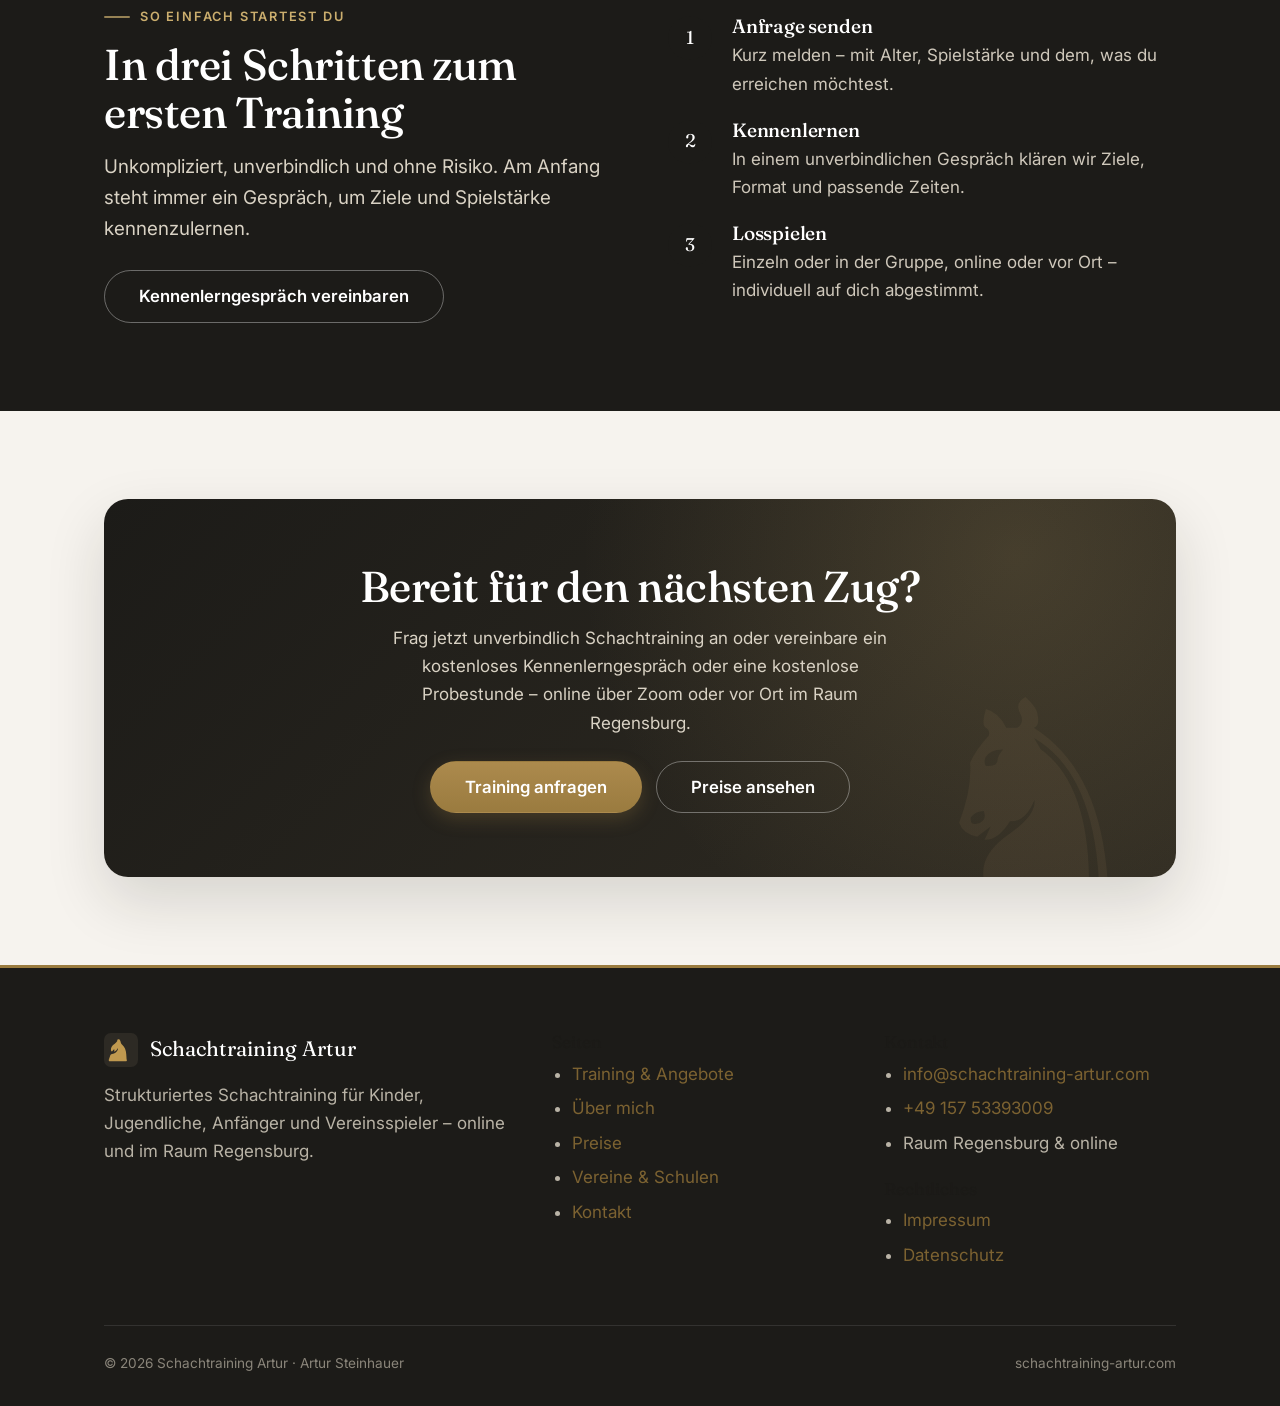
==== commit 34e4d0f0: "C-Trainer-Lizenz + B-Trainer-Ausbildung, Probestunde, neue Preise, ab 5 Jahren Co-Authored-By: Claud" ====
--- a/index.html
+++ b/index.html
@@ -70,7 +70,7 @@
           <div class="hero__meta">
             <div class="hero__stat"><b>CM</b><span>Candidate Master</span></div>
             <div class="hero__stat"><b>~2200</b><span>DWZ / Elo</span></div>
-            <div class="hero__stat"><b>Ab 7</b><span>Jahren</span></div>
+            <div class="hero__stat"><b>Ab 5</b><span>Jahren</span></div>
             <div class="hero__stat"><b>Zoom</b><span>oder vor Ort</span></div>
           </div>
         </div>
@@ -98,13 +98,13 @@
         <div class="center reveal" style="max-width:680px;margin-inline:auto;">
           <span class="eyebrow">Zielgruppen</span>
           <h2 class="display">Für wen ist das Training geeignet?</h2>
-          <p class="lead subhead">Vom ersten Zug bis zum Turniererfolg – das Training passt sich an Alter, Spielstärke und Ziel an. Kinder ab etwa 7 Jahren sind ebenso willkommen wie erwachsene Wiedereinsteiger.</p>
+          <p class="lead subhead">Vom ersten Zug bis zum Turniererfolg – das Training passt sich an Alter, Spielstärke und Ziel an. Kinder ab etwa 5 Jahren sind ebenso willkommen wie erwachsene Wiedereinsteiger.</p>
         </div>
         <div class="grid grid-3" style="margin-top:44px;">
           <div class="card card--hover reveal">
             <div class="card__icon"><svg viewBox="0 0 24 24" fill="none" stroke="currentColor" stroke-width="2" stroke-linecap="round" stroke-linejoin="round"><path d="M20 21v-2a4 4 0 0 0-3-3.87"/><path d="M4 21v-2a4 4 0 0 1 3-3.87"/><circle cx="12" cy="7" r="4"/></svg></div>
             <h3>Kinder &amp; Jugendliche</h3>
-            <p>Altersgerechter Einstieg ab ca. 7 Jahren – geduldig, motivierend und mit spürbaren Fortschritten. Ideal auch als Ergänzung zum Schulschach.</p>
+            <p>Altersgerechter Einstieg ab ca. 5 Jahren – geduldig, motivierend und mit spürbaren Fortschritten. Ideal auch als Ergänzung zum Schulschach.</p>
           </div>
           <div class="card card--hover reveal">
             <div class="card__icon"><svg viewBox="0 0 24 24" fill="none" stroke="currentColor" stroke-width="2" stroke-linecap="round" stroke-linejoin="round"><path d="M12 20h9"/><path d="M16.5 3.5a2.1 2.1 0 0 1 3 3L7 19l-4 1 1-4Z"/></svg></div>
@@ -201,7 +201,7 @@
       <div class="container">
         <div class="cta-band reveal">
           <h2 class="display">Bereit für den nächsten Zug?</h2>
-          <p>Frag jetzt unverbindlich Schachtraining an oder vereinbare ein kostenloses Kennenlerngespräch – online über Zoom oder vor Ort im Raum Regensburg.</p>
+          <p>Frag jetzt unverbindlich Schachtraining an oder vereinbare ein kostenloses Kennenlerngespräch oder eine kostenlose Probestunde – online über Zoom oder vor Ort im Raum Regensburg.</p>
           <div class="btn-row center" style="margin-top:24px;">
             <a href="kontakt.html" class="btn btn--primary btn--lg">Training anfragen</a>
             <a href="preise.html" class="btn btn--on-dark btn--lg">Preise ansehen</a>
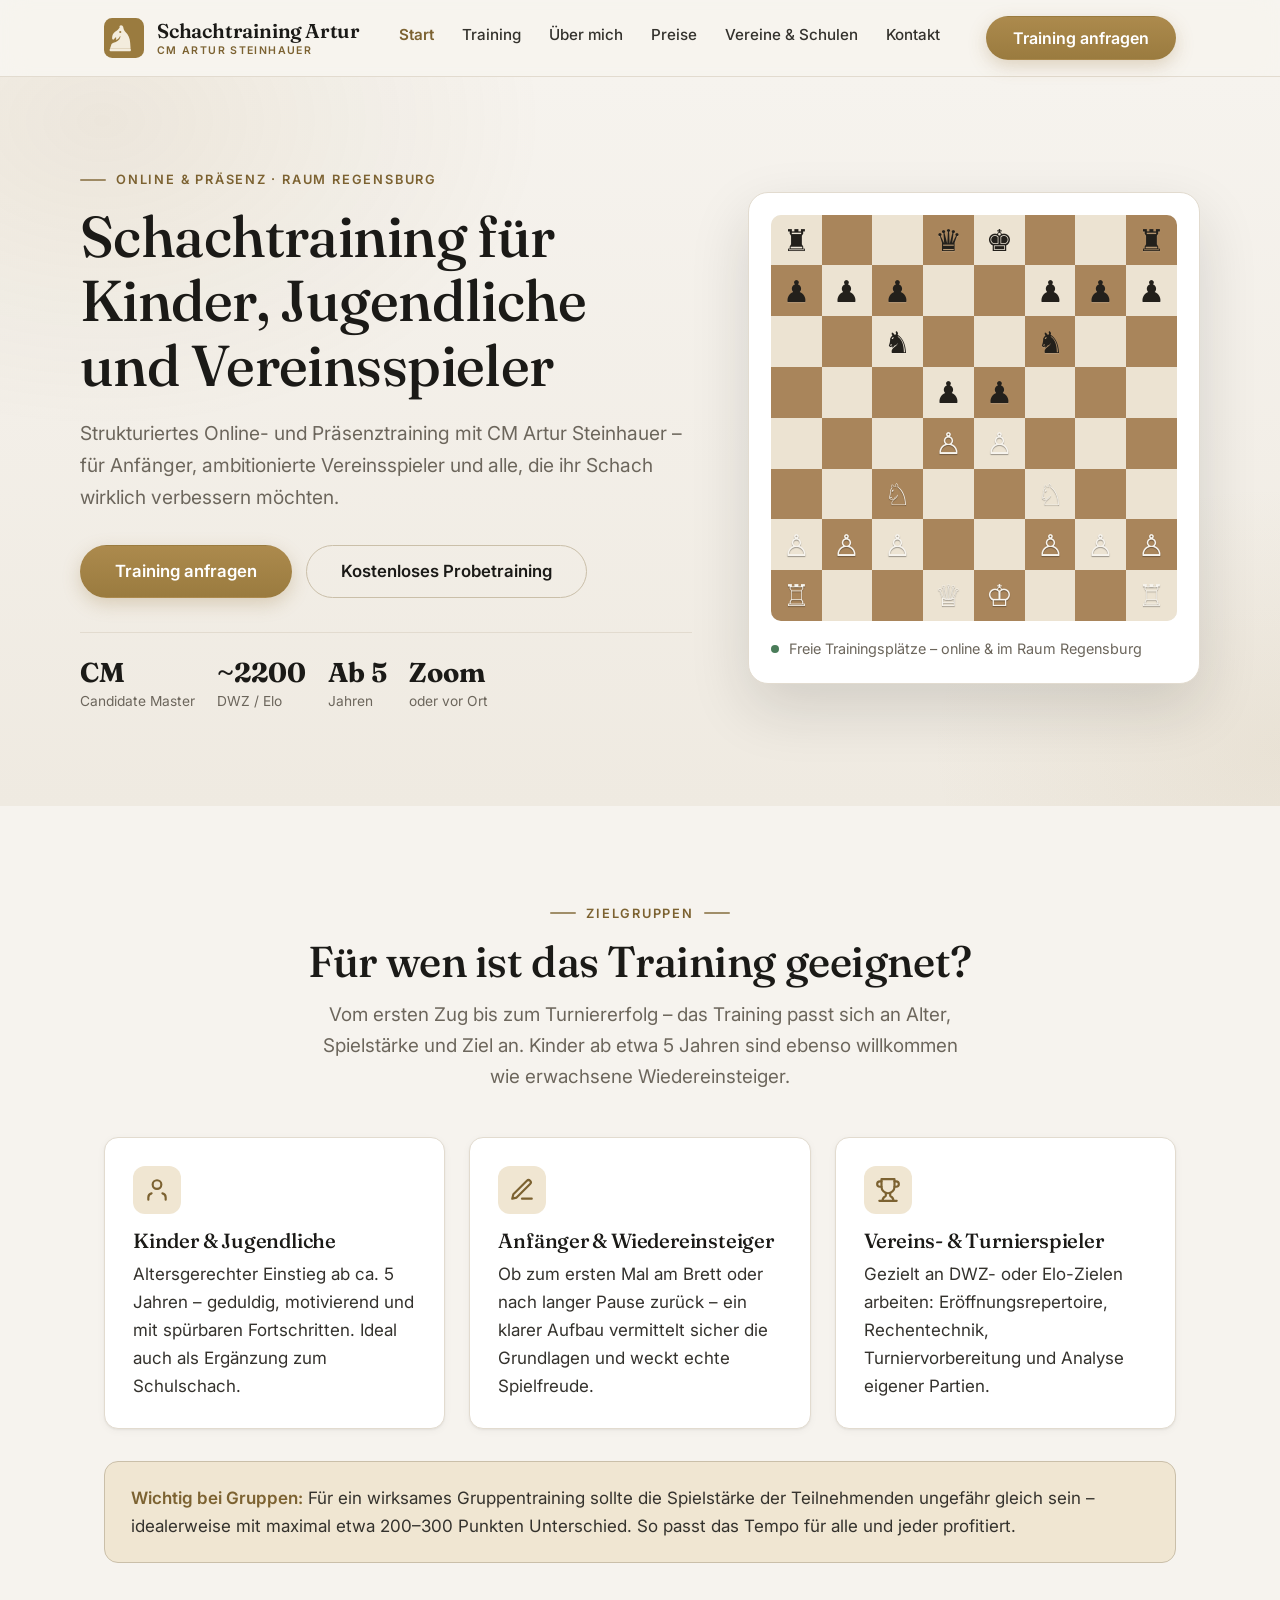
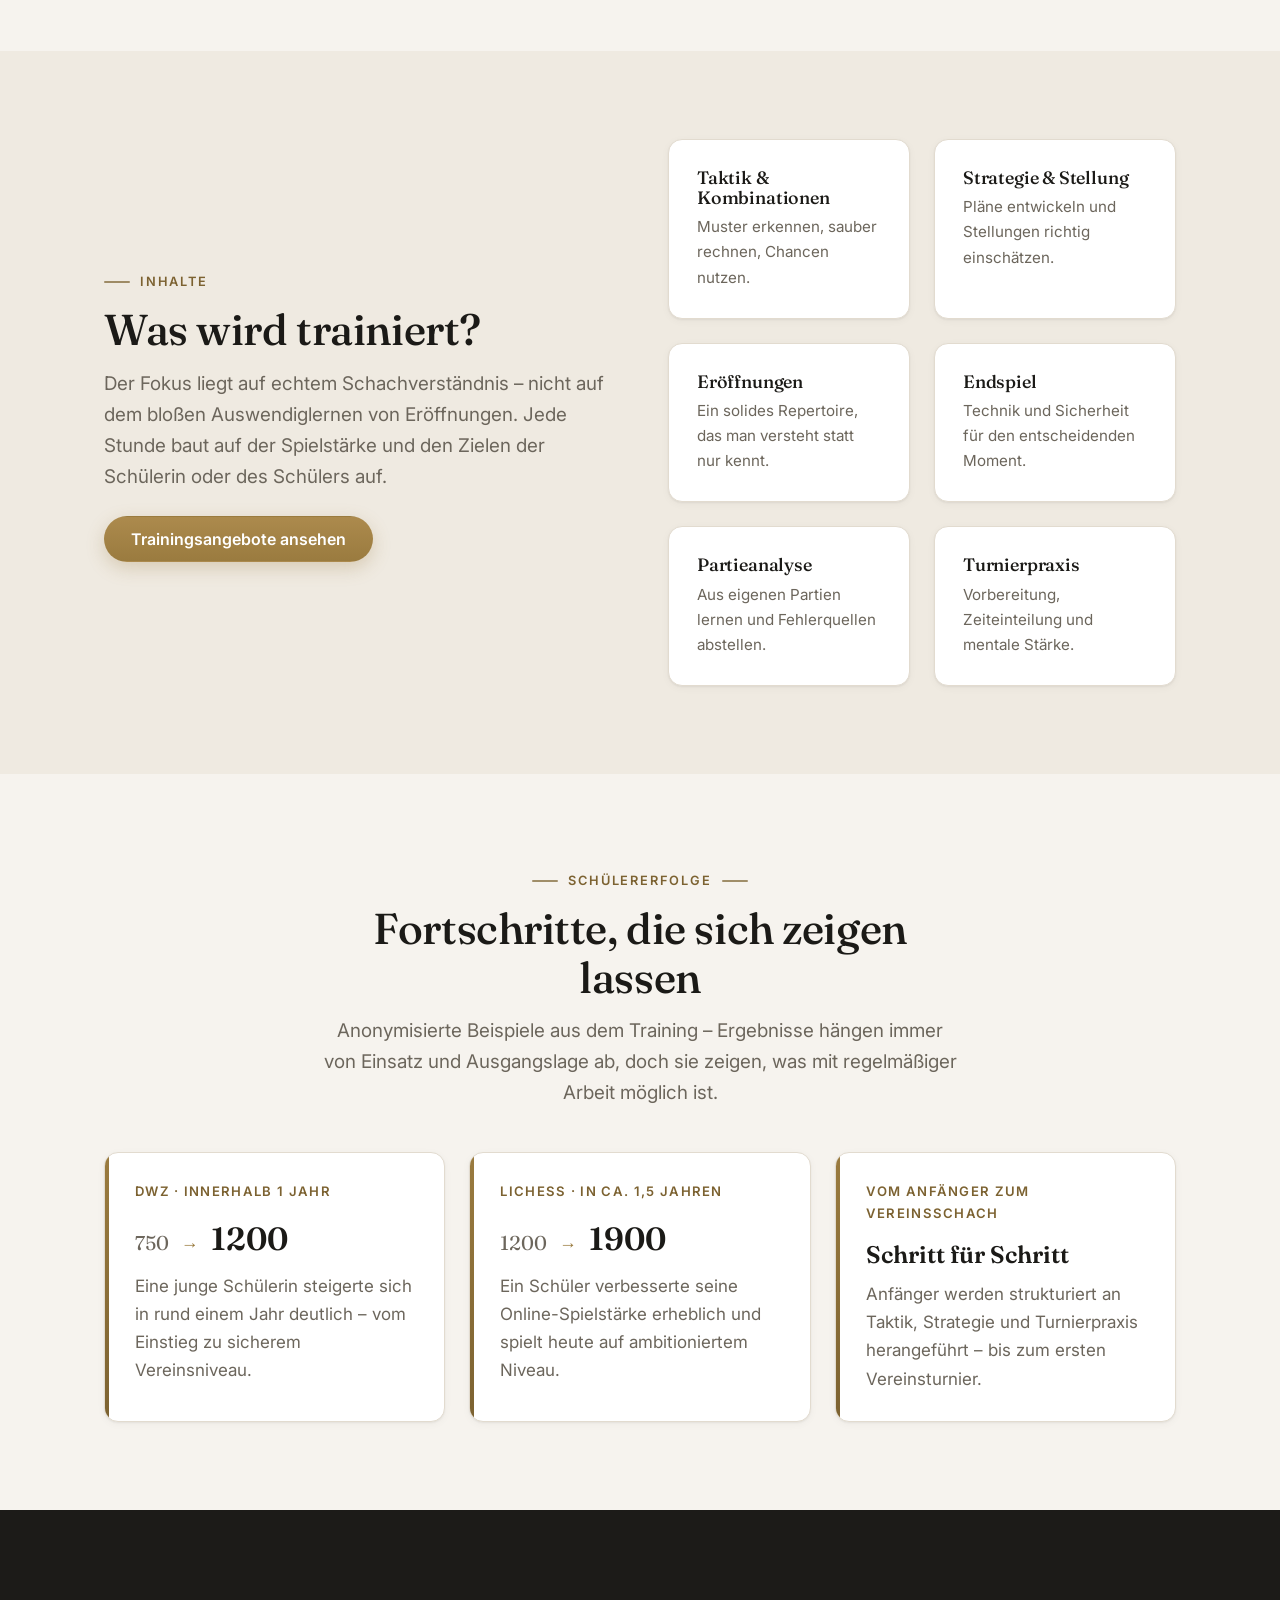
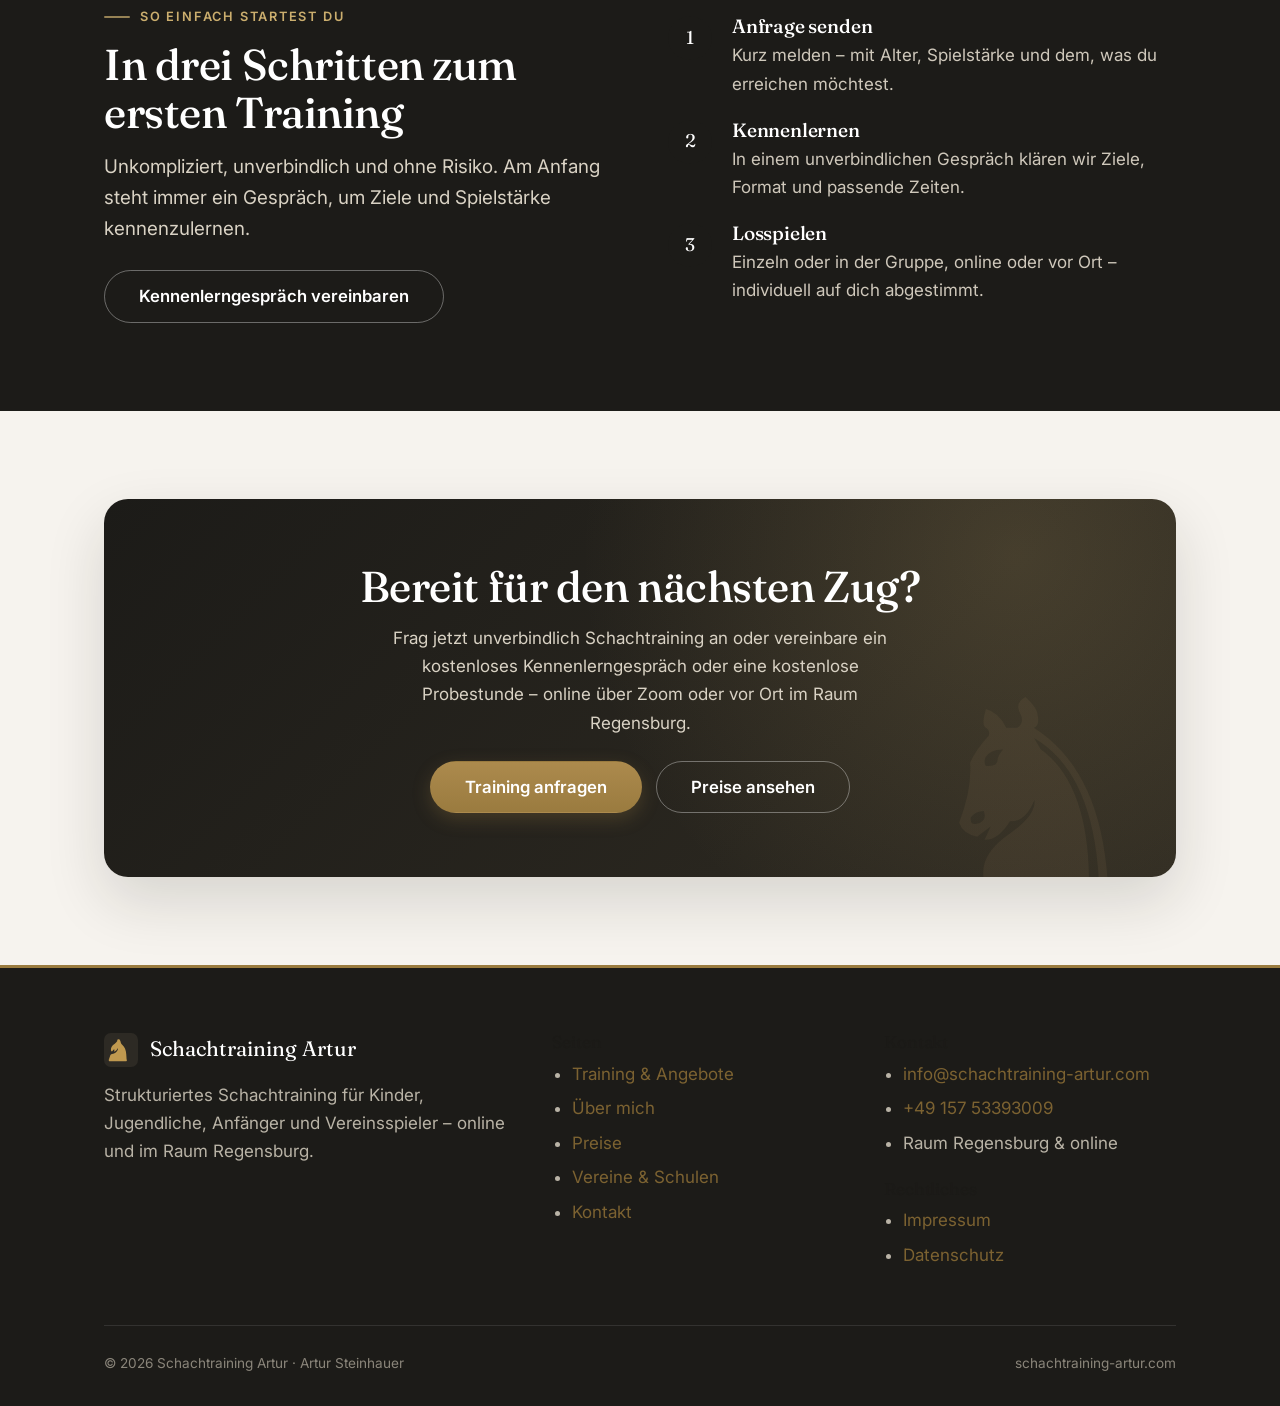
==== commit 498e34b1: "Hero-Button: Kostenloses Probetraining statt Kennenlerngespräch Co-Authored-By: Claude Opus 5.5 <nor" ====
--- a/index.html
+++ b/index.html
@@ -65,7 +65,7 @@
           <p class="hero__sub">Strukturiertes Online- und Präsenztraining mit CM Artur Steinhauer – für Anfänger, ambitionierte Vereinsspieler und alle, die ihr Schach wirklich verbessern möchten.</p>
           <div class="btn-row">
             <a href="kontakt.html" class="btn btn--primary btn--lg">Training anfragen</a>
-            <a href="kontakt.html#kennenlernen" class="btn btn--ghost btn--lg">Kennenlerngespräch vereinbaren</a>
+            <a href="kontakt.html#kennenlernen" class="btn btn--ghost btn--lg">Kostenloses Probetraining</a>
           </div>
           <div class="hero__meta">
             <div class="hero__stat"><b>CM</b><span>Candidate Master</span></div>
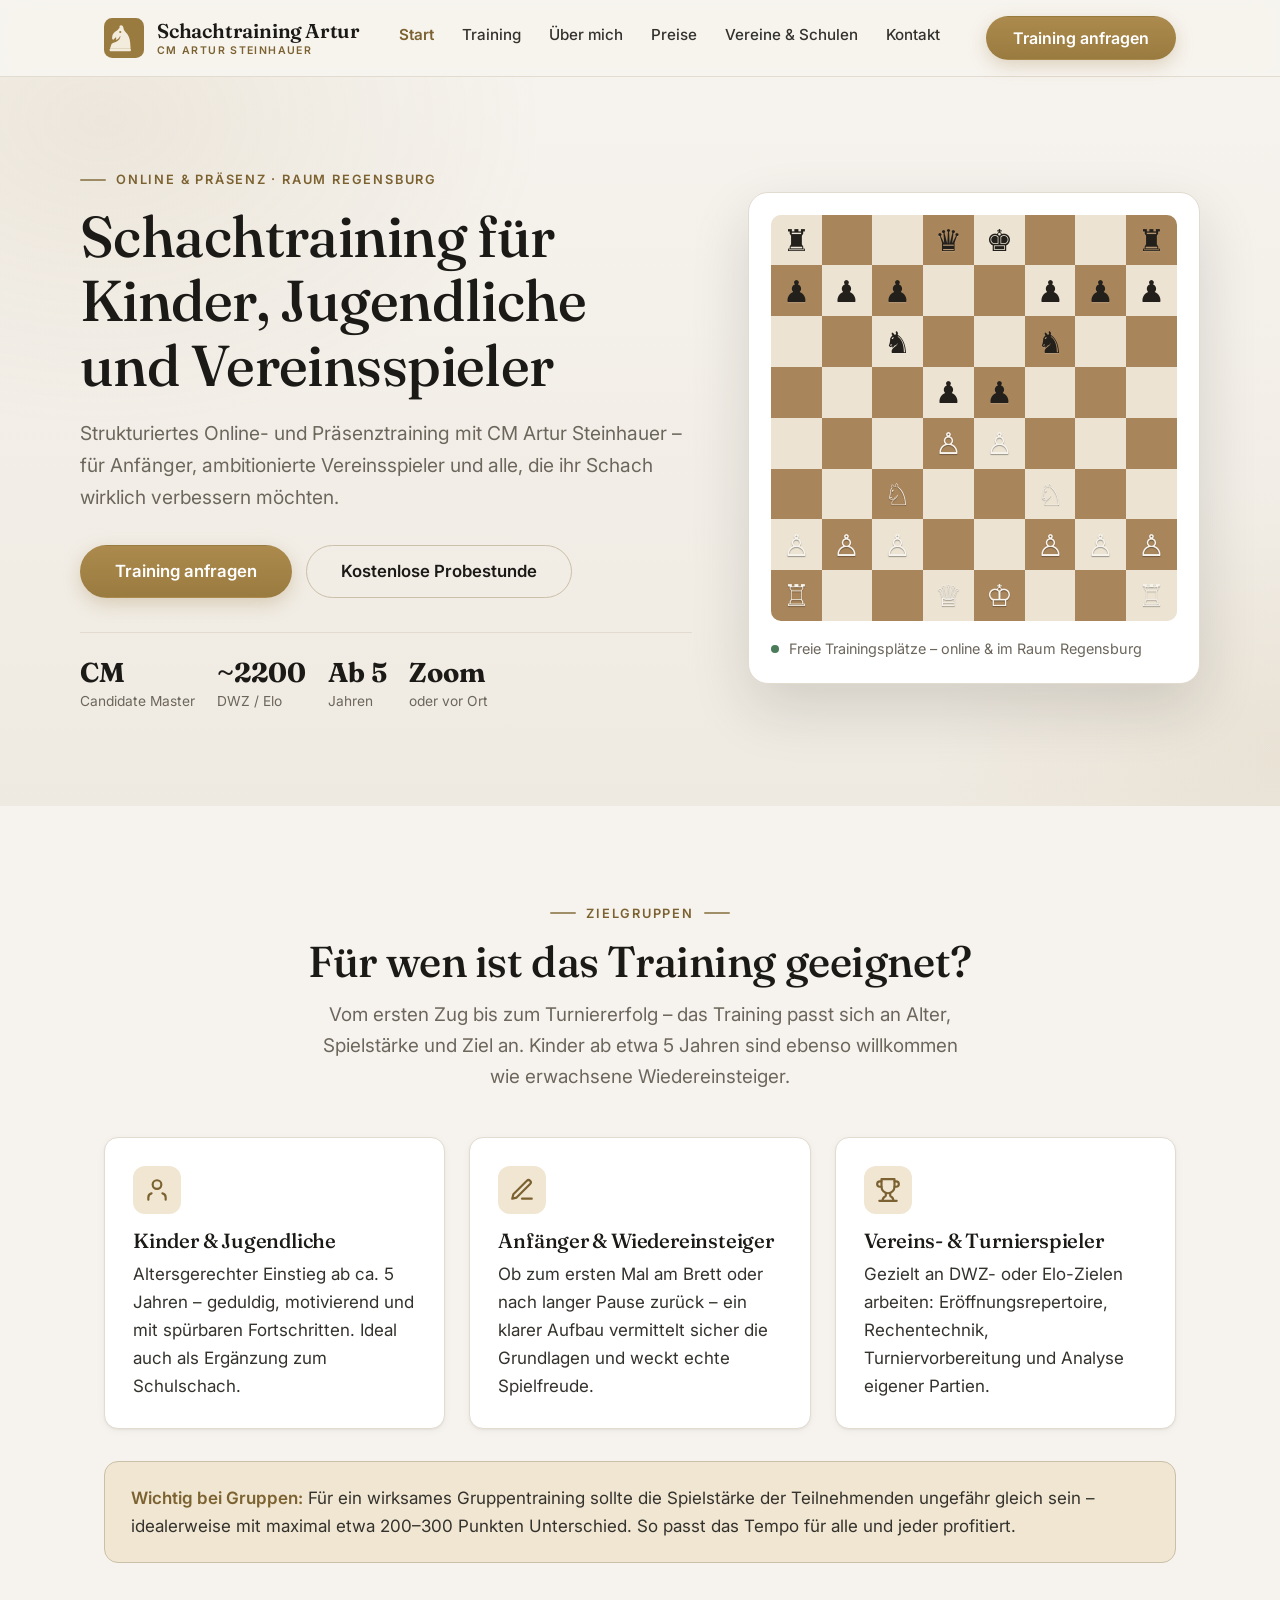
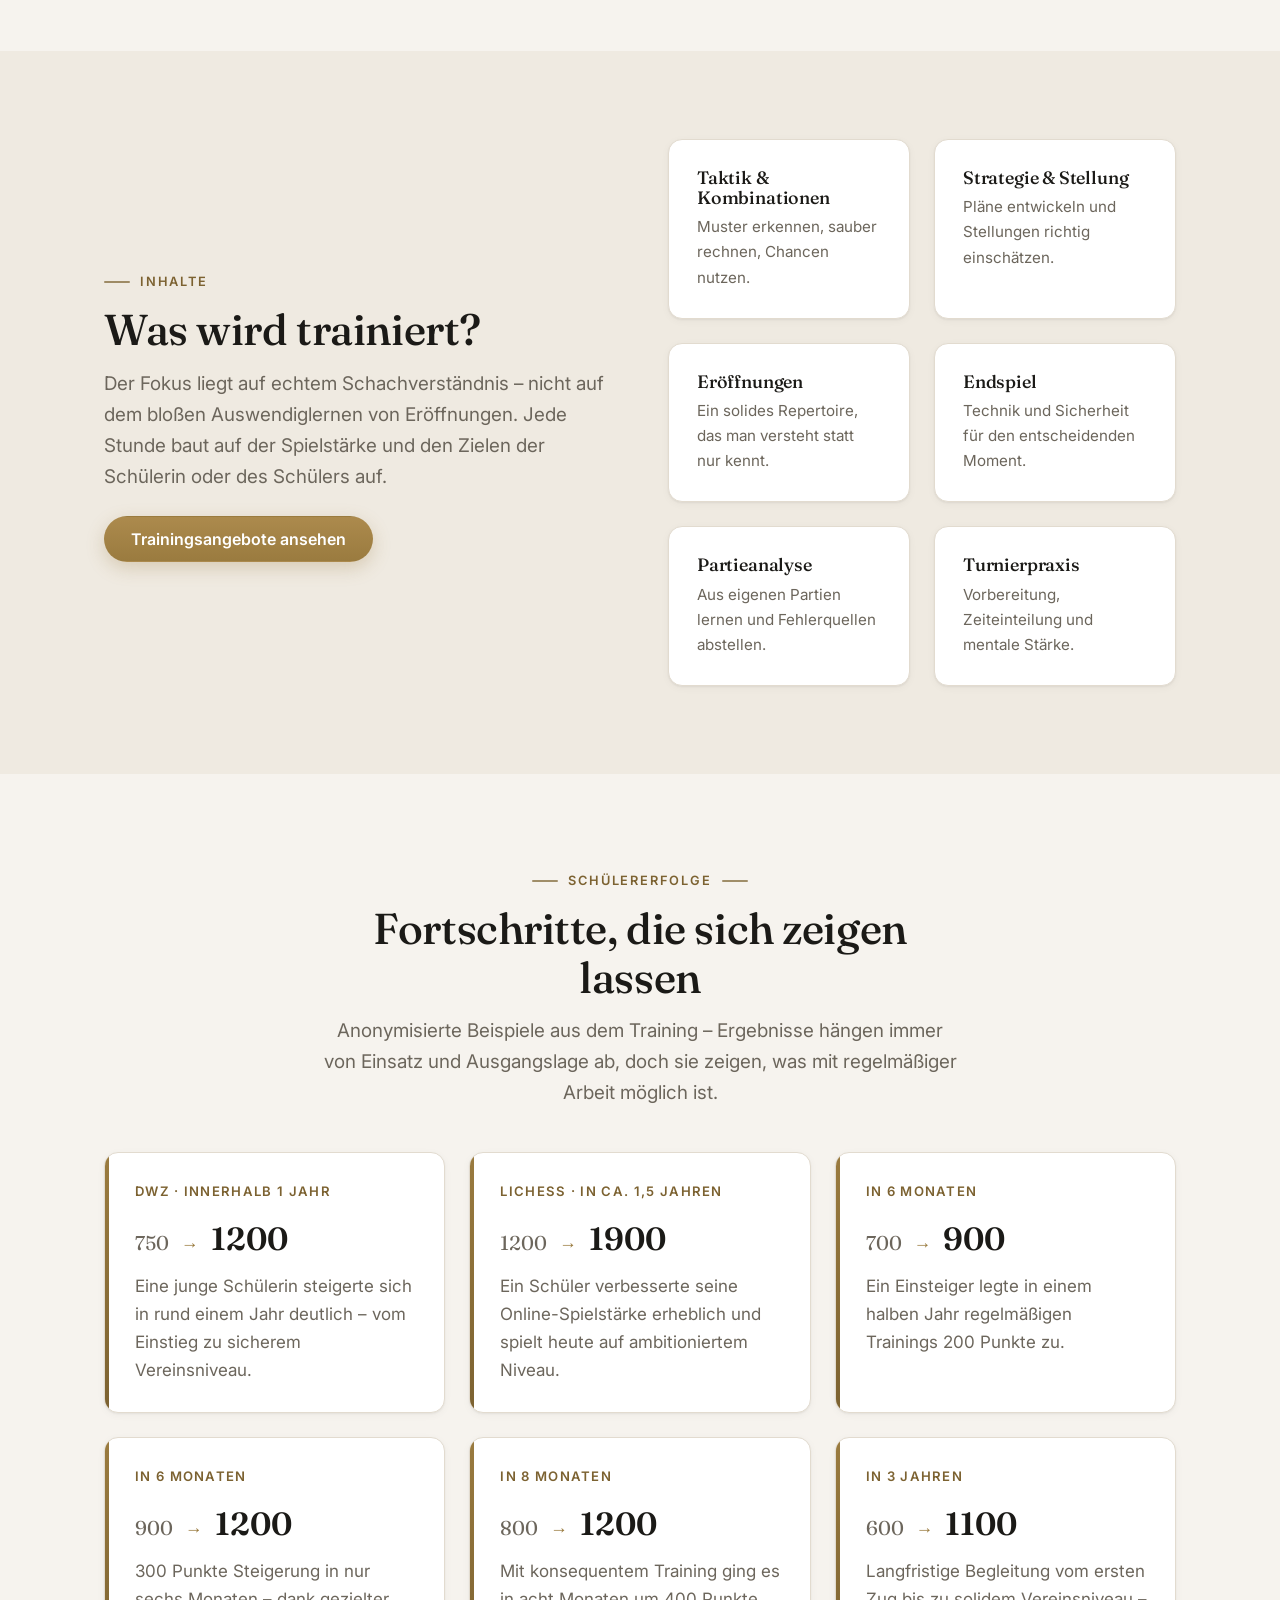
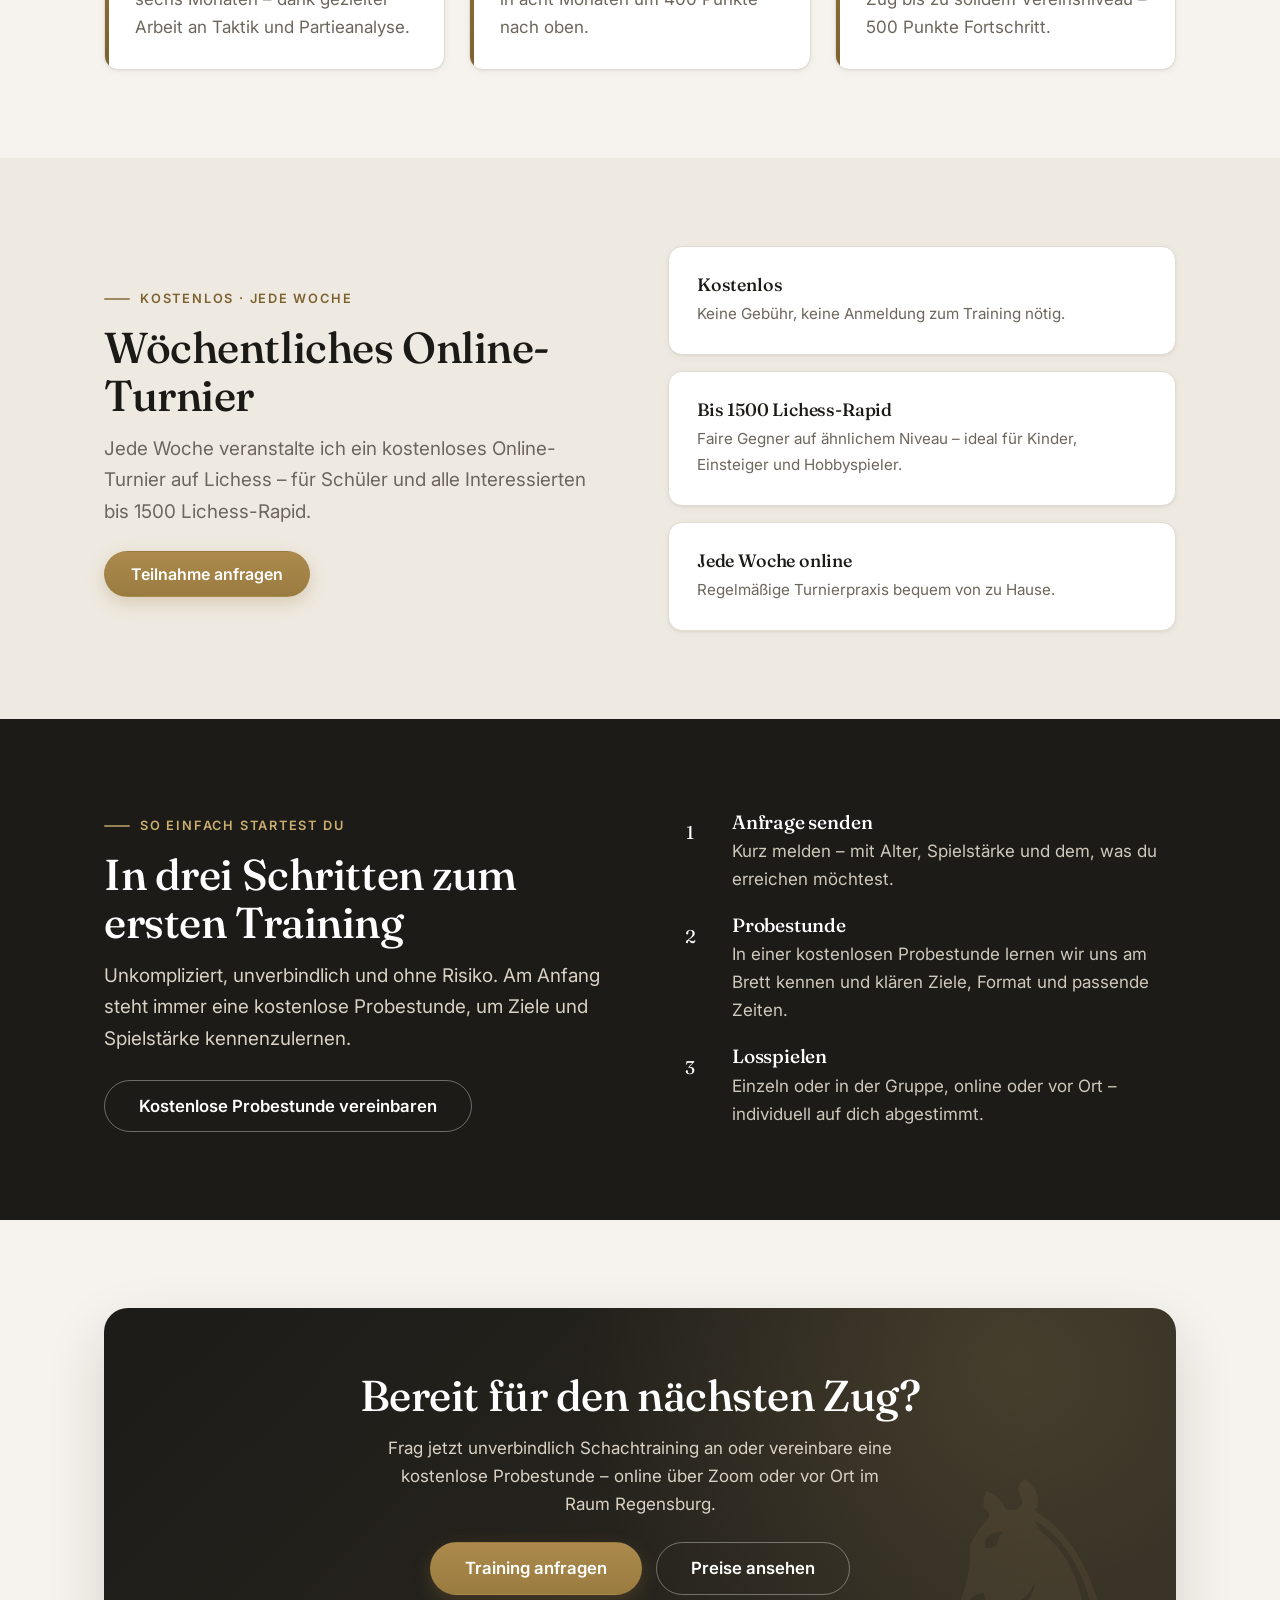
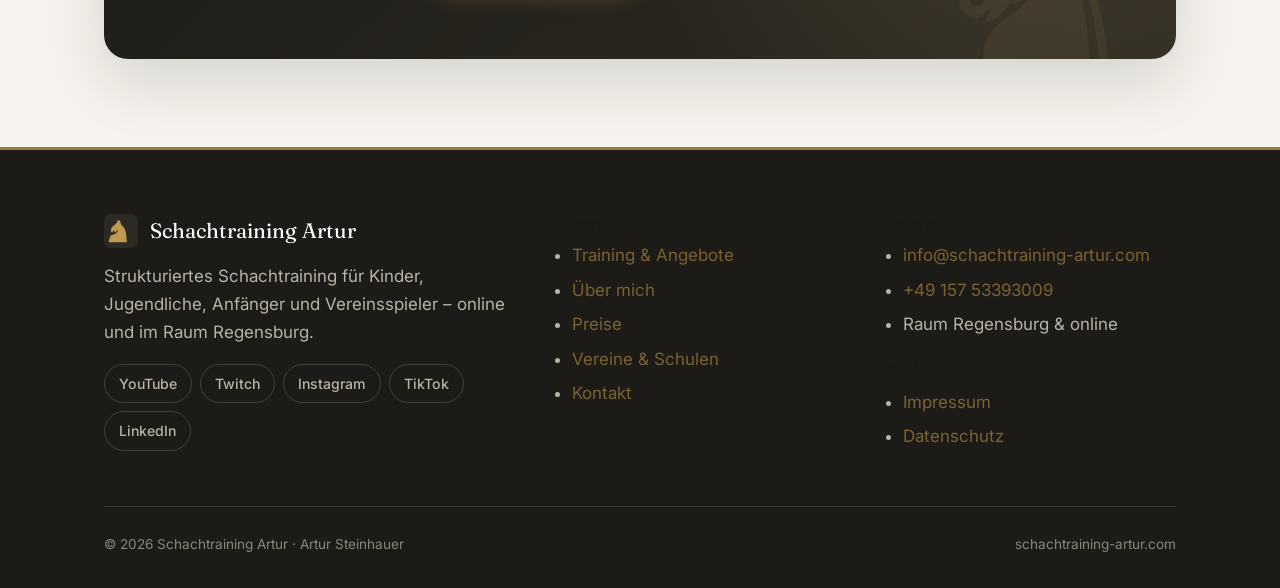
==== commit 0d5fdef9: "Social-Media-Links, wöchentliches Online-Turnier, neue Schülererfolge, Probestunde statt Kennenlerng" ====
--- a/index.html
+++ b/index.html
@@ -15,7 +15,7 @@
   <link rel="preconnect" href="https://fonts.googleapis.com">
   <link rel="preconnect" href="https://fonts.gstatic.com" crossorigin>
   <link href="https://fonts.googleapis.com/css2?family=Fraunces:opsz,wght@9..144,400;9..144,500;9..144,600&family=Inter:wght@400;500;600;700&display=swap" rel="stylesheet">
-  <link rel="stylesheet" href="assets/css/styles.css?v=8">
+  <link rel="stylesheet" href="assets/css/styles.css?v=9">
   <script type="application/ld+json">
   {
     "@context": "https://schema.org",
@@ -65,7 +65,7 @@
           <p class="hero__sub">Strukturiertes Online- und Präsenztraining mit CM Artur Steinhauer – für Anfänger, ambitionierte Vereinsspieler und alle, die ihr Schach wirklich verbessern möchten.</p>
           <div class="btn-row">
             <a href="kontakt.html" class="btn btn--primary btn--lg">Training anfragen</a>
-            <a href="kontakt.html#kennenlernen" class="btn btn--ghost btn--lg">Kostenloses Probetraining</a>
+            <a href="kontakt.html#probestunde" class="btn btn--ghost btn--lg">Kostenlose Probestunde</a>
           </div>
           <div class="hero__meta">
             <div class="hero__stat"><b>CM</b><span>Candidate Master</span></div>
@@ -167,9 +167,45 @@
             <p style="margin:0;color:var(--muted);">Ein Schüler verbesserte seine Online-Spielstärke erheblich und spielt heute auf ambitioniertem Niveau.</p>
           </div>
           <div class="story reveal">
-            <div class="story__unit">Vom Anfänger zum Vereinsschach</div>
-            <div class="story__jump"><span class="story__to" style="font-size:1.5rem;">Schritt für Schritt</span></div>
-            <p style="margin:0;color:var(--muted);">Anfänger werden strukturiert an Taktik, Strategie und Turnierpraxis herangeführt – bis zum ersten Vereinsturnier.</p>
+            <div class="story__unit">in 6 Monaten</div>
+            <div class="story__jump"><span class="story__from">700</span><span class="story__arrow">→</span><span class="story__to">900</span></div>
+            <p style="margin:0;color:var(--muted);">Ein Einsteiger legte in einem halben Jahr regelmäßigen Trainings 200 Punkte zu.</p>
+          </div>
+          <div class="story reveal">
+            <div class="story__unit">in 6 Monaten</div>
+            <div class="story__jump"><span class="story__from">900</span><span class="story__arrow">→</span><span class="story__to">1200</span></div>
+            <p style="margin:0;color:var(--muted);">300 Punkte Steigerung in nur sechs Monaten – dank gezielter Arbeit an Taktik und Partieanalyse.</p>
+          </div>
+          <div class="story reveal">
+            <div class="story__unit">in 8 Monaten</div>
+            <div class="story__jump"><span class="story__from">800</span><span class="story__arrow">→</span><span class="story__to">1200</span></div>
+            <p style="margin:0;color:var(--muted);">Mit konsequentem Training ging es in acht Monaten um 400 Punkte nach oben.</p>
+          </div>
+          <div class="story reveal">
+            <div class="story__unit">in 3 Jahren</div>
+            <div class="story__jump"><span class="story__from">600</span><span class="story__arrow">→</span><span class="story__to">1100</span></div>
+            <p style="margin:0;color:var(--muted);">Langfristige Begleitung vom ersten Zug bis zu solidem Vereinsniveau – 500 Punkte Fortschritt.</p>
+          </div>
+        </div>
+      </div>
+    </section>
+
+    <!-- ONLINE-TURNIER -->
+    <section class="section section--paper2" id="turnier">
+      <div class="container">
+        <div class="split">
+          <div class="reveal">
+            <span class="eyebrow">Kostenlos · jede Woche</span>
+            <h2 class="display">Wöchentliches Online-Turnier</h2>
+            <p class="lead">Jede Woche veranstalte ich ein kostenloses Online-Turnier auf Lichess – für Schüler und alle Interessierten bis 1500 Lichess-Rapid.</p>
+            <div class="btn-row" style="margin-top:24px;">
+              <a href="kontakt.html" class="btn btn--primary">Teilnahme anfragen</a>
+            </div>
+          </div>
+          <div class="grid reveal" style="gap:16px;">
+            <div class="card"><h3 style="font-size:1.12rem;">Kostenlos</h3><p style="margin:0;color:var(--muted);font-size:.95rem;">Keine Gebühr, keine Anmeldung zum Training nötig.</p></div>
+            <div class="card"><h3 style="font-size:1.12rem;">Bis 1500 Lichess-Rapid</h3><p style="margin:0;color:var(--muted);font-size:.95rem;">Faire Gegner auf ähnlichem Niveau – ideal für Kinder, Einsteiger und Hobbyspieler.</p></div>
+            <div class="card"><h3 style="font-size:1.12rem;">Jede Woche online</h3><p style="margin:0;color:var(--muted);font-size:.95rem;">Regelmäßige Turnierpraxis bequem von zu Hause.</p></div>
           </div>
         </div>
       </div>
@@ -182,14 +218,14 @@
           <div class="reveal">
             <span class="eyebrow">So einfach startest du</span>
             <h2 class="display">In drei Schritten zum ersten Training</h2>
-            <p class="lead">Unkompliziert, unverbindlich und ohne Risiko. Am Anfang steht immer ein Gespräch, um Ziele und Spielstärke kennenzulernen.</p>
+            <p class="lead">Unkompliziert, unverbindlich und ohne Risiko. Am Anfang steht immer eine kostenlose Probestunde, um Ziele und Spielstärke kennenzulernen.</p>
             <div class="btn-row" style="margin-top:26px;">
-              <a href="kontakt.html#kennenlernen" class="btn btn--on-dark btn--lg">Kennenlerngespräch vereinbaren</a>
+              <a href="kontakt.html#probestunde" class="btn btn--on-dark btn--lg">Kostenlose Probestunde vereinbaren</a>
             </div>
           </div>
           <div class="steps reveal">
             <div class="step"><div class="step__num"></div><div><h3>Anfrage senden</h3><p style="color:#cfc8bb;margin:0;">Kurz melden – mit Alter, Spielstärke und dem, was du erreichen möchtest.</p></div></div>
-            <div class="step"><div class="step__num"></div><div><h3>Kennenlernen</h3><p style="color:#cfc8bb;margin:0;">In einem unverbindlichen Gespräch klären wir Ziele, Format und passende Zeiten.</p></div></div>
+            <div class="step"><div class="step__num"></div><div><h3>Probestunde</h3><p style="color:#cfc8bb;margin:0;">In einer kostenlosen Probestunde lernen wir uns am Brett kennen und klären Ziele, Format und passende Zeiten.</p></div></div>
             <div class="step"><div class="step__num"></div><div><h3>Losspielen</h3><p style="color:#cfc8bb;margin:0;">Einzeln oder in der Gruppe, online oder vor Ort – individuell auf dich abgestimmt.</p></div></div>
           </div>
         </div>
@@ -201,7 +237,7 @@
       <div class="container">
         <div class="cta-band reveal">
           <h2 class="display">Bereit für den nächsten Zug?</h2>
-          <p>Frag jetzt unverbindlich Schachtraining an oder vereinbare ein kostenloses Kennenlerngespräch oder eine kostenlose Probestunde – online über Zoom oder vor Ort im Raum Regensburg.</p>
+          <p>Frag jetzt unverbindlich Schachtraining an oder vereinbare eine kostenlose Probestunde – online über Zoom oder vor Ort im Raum Regensburg.</p>
           <div class="btn-row center" style="margin-top:24px;">
             <a href="kontakt.html" class="btn btn--primary btn--lg">Training anfragen</a>
             <a href="preise.html" class="btn btn--on-dark btn--lg">Preise ansehen</a>
@@ -221,6 +257,13 @@
             Schachtraining Artur
           </div>
           <p>Strukturiertes Schachtraining für Kinder, Jugendliche, Anfänger und Vereinsspieler – online und im Raum Regensburg.</p>
+          <div class="socials" aria-label="Social Media">
+            <a href="https://www.youtube.com/@Arturblunder" class="social" target="_blank" rel="noopener">YouTube</a>
+            <a href="https://www.twitch.tv/arturblunder" class="social" target="_blank" rel="noopener">Twitch</a>
+            <a href="https://www.instagram.com/arturblunder/" class="social" target="_blank" rel="noopener">Instagram</a>
+            <a href="https://www.tiktok.com/@arturblunder" class="social" target="_blank" rel="noopener">TikTok</a>
+            <a href="https://www.linkedin.com/in/artur-steinhauer-683359333/" class="social" target="_blank" rel="noopener">LinkedIn</a>
+          </div>
         </div>
         <div>
           <h4>Seiten</h4>
--- a/assets/css/styles.css
+++ b/assets/css/styles.css
@@ -331,6 +331,12 @@
 .footer li { margin-bottom: 10px; }
 .footer a { color: #b9b3a6; font-size: .95rem; }
 .footer a:hover { color: #fff; }
+.socials { display: flex; flex-wrap: wrap; gap: 8px; margin-top: 18px; }
+.socials--lg { justify-content: center; gap: 10px; }
+.social { display: inline-block; padding: 7px 14px; border-radius: 999px; border: 1px solid rgba(255,255,255,.16); color: #b9b3a6; font-size: .88rem; font-weight: 500; transition: color .2s, border-color .2s, background .2s; }
+.social:hover { color: #fff; border-color: var(--brass); }
+.socials--lg .social { padding: 10px 20px; font-size: .95rem; border-color: var(--line); color: var(--ink); background: var(--surface); }
+.socials--lg .social:hover { color: var(--ink); border-color: var(--brass); background: var(--paper-2); }
 .footer__bottom { display: flex; flex-wrap: wrap; justify-content: space-between; gap: 12px; padding-top: 26px; font-size: .85rem; color: #8a857a; }
 
 /* ---------- Reveal animation ---------- */
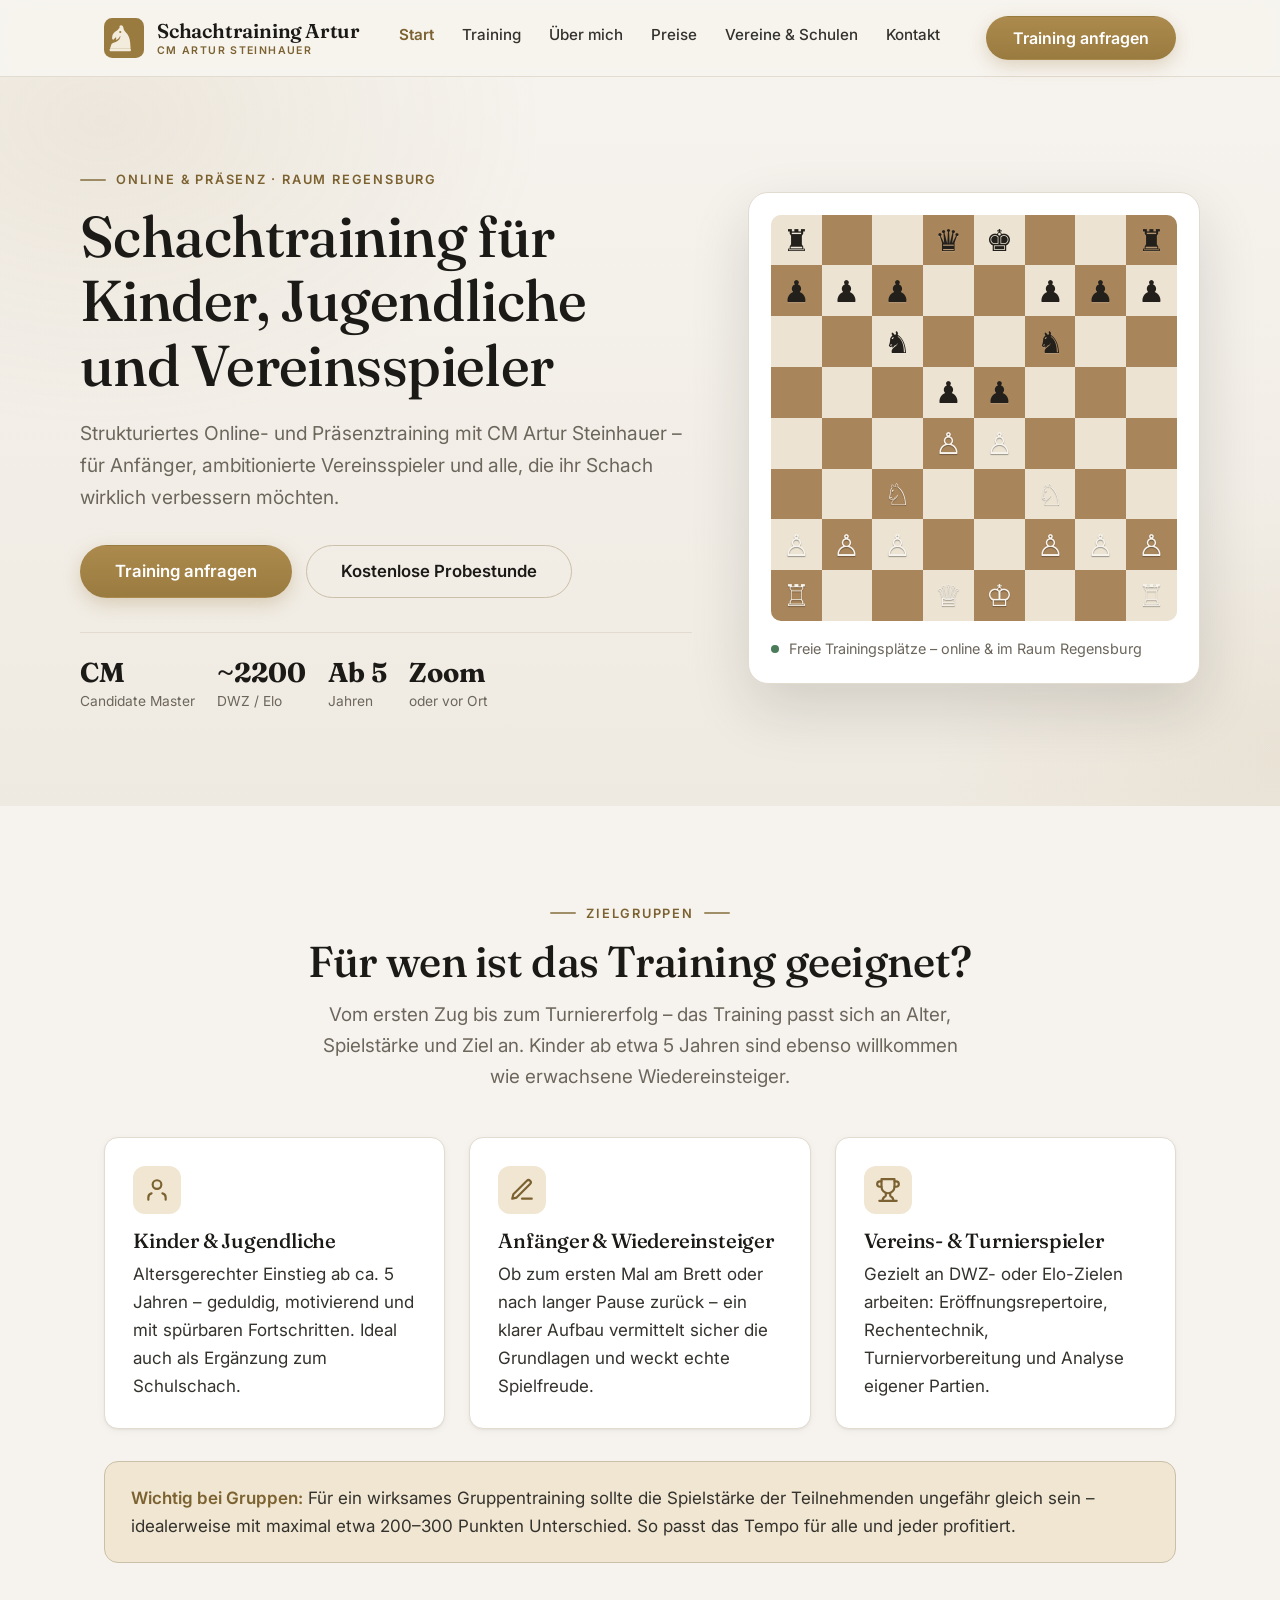
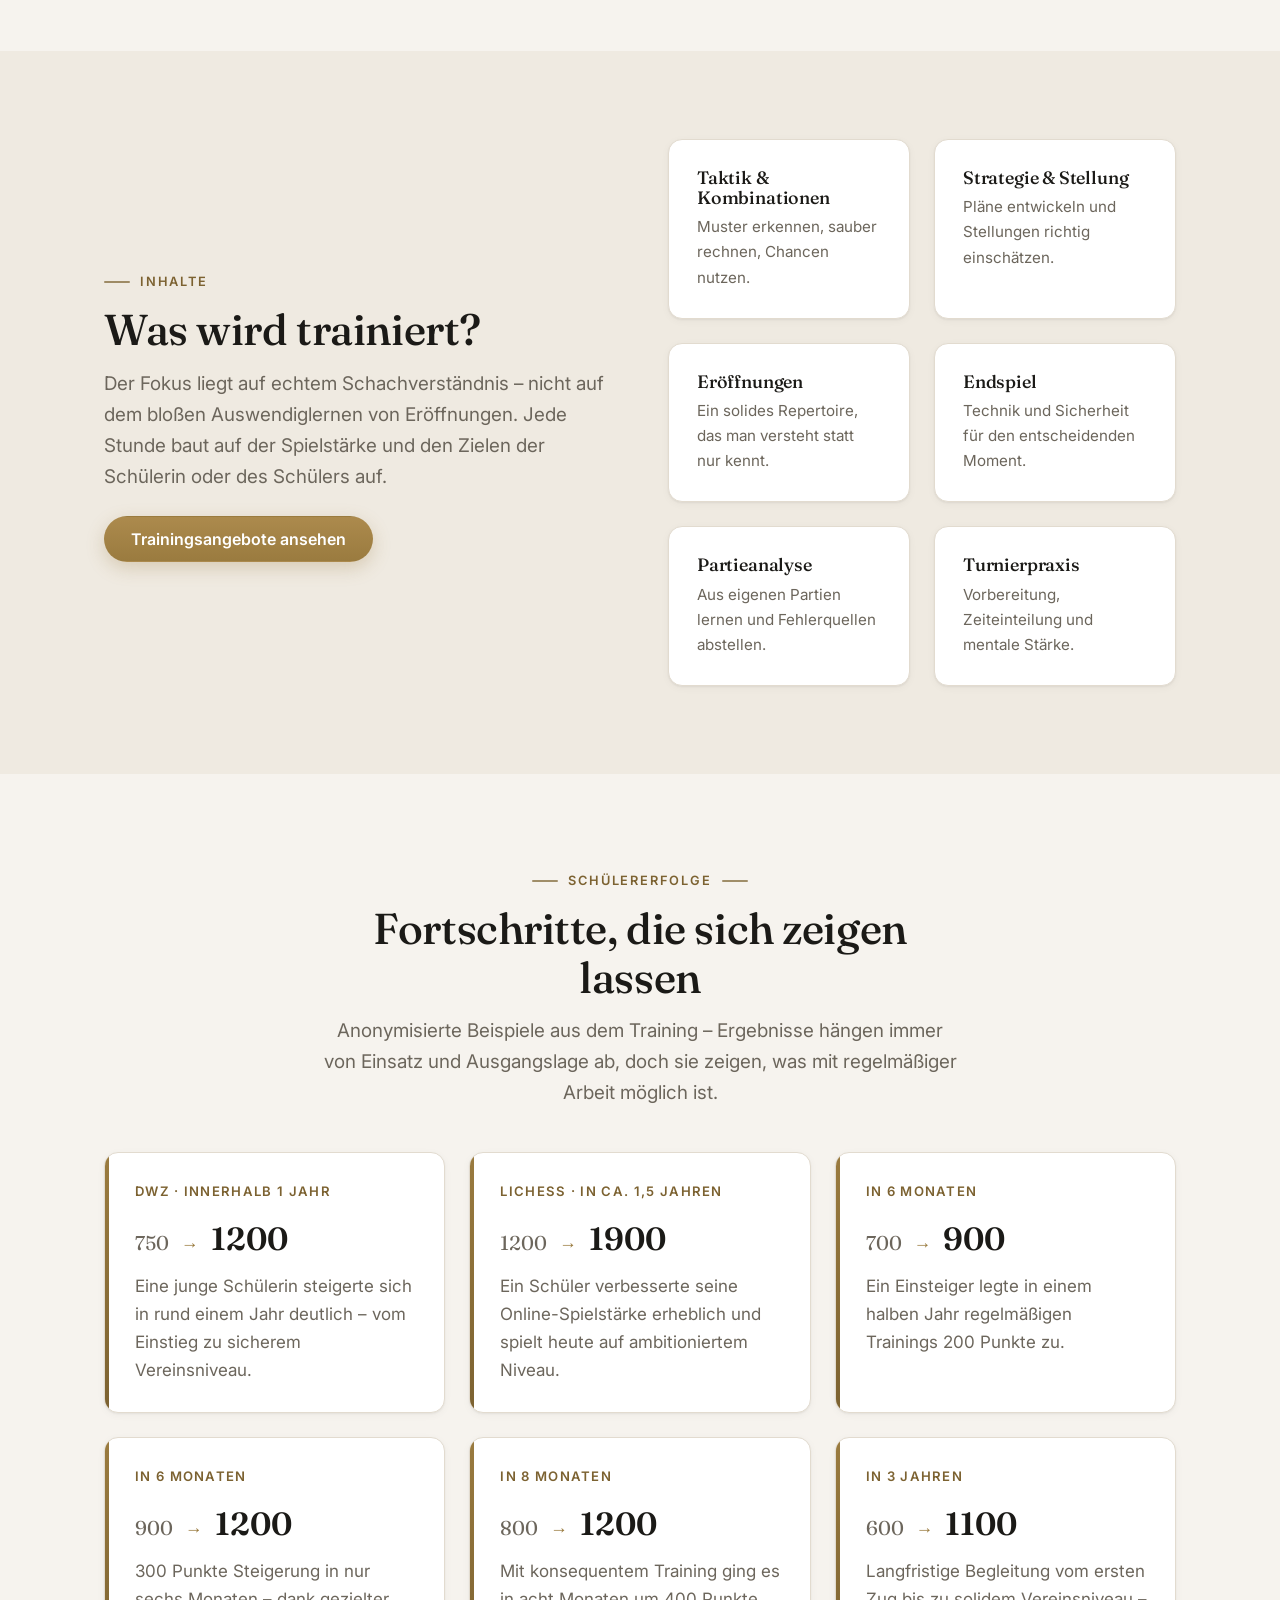
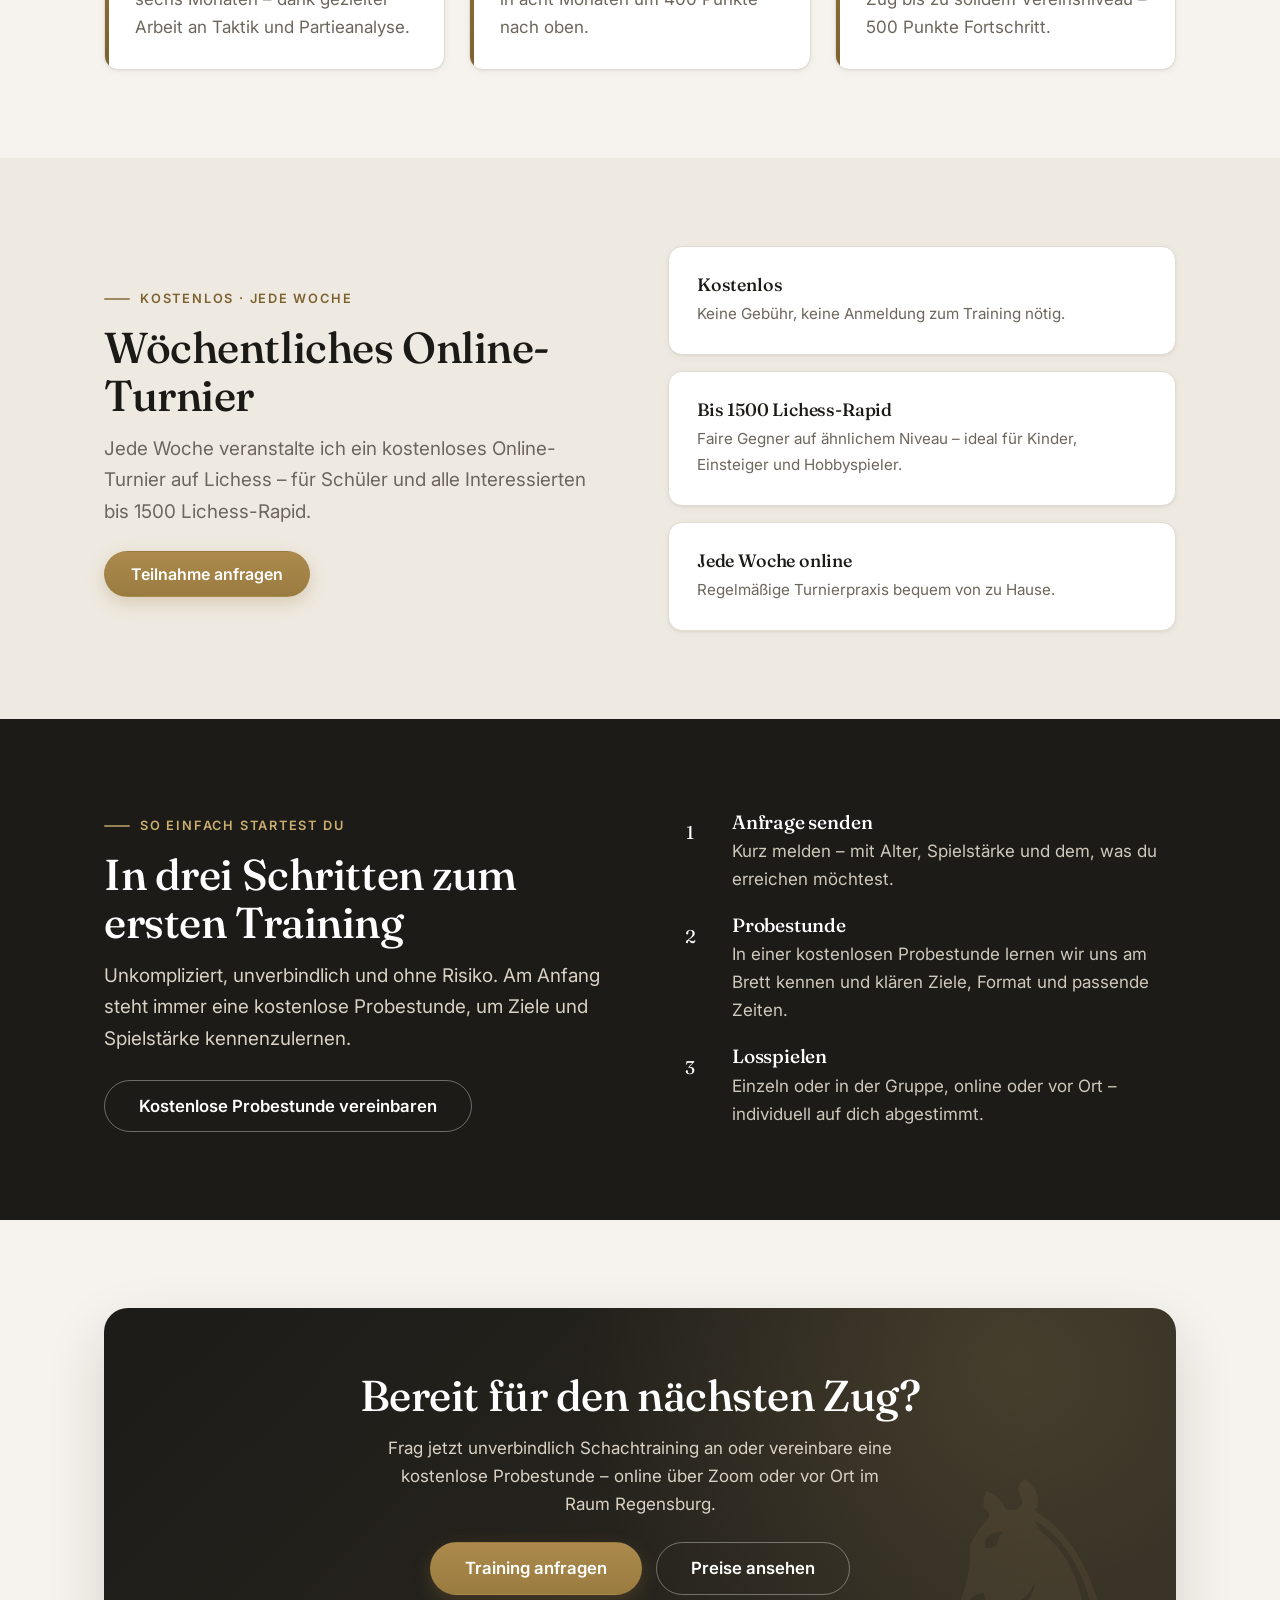
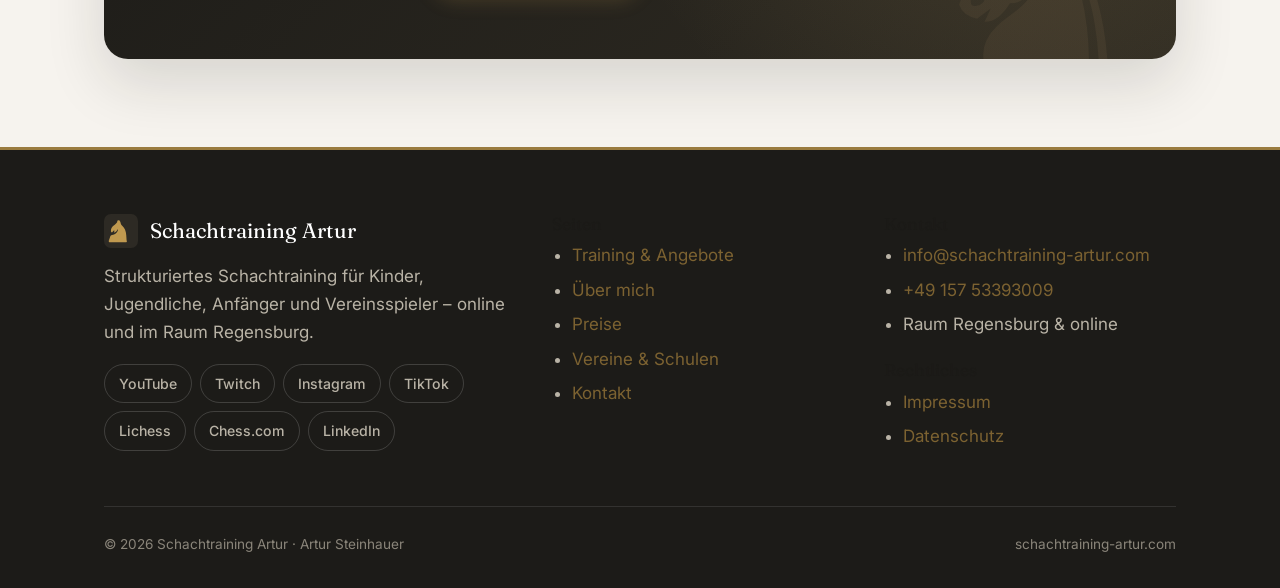
==== commit 0f523560: "Lichess- und Chess.com-Profil verlinkt Co-Authored-By: Claude Opus 5.5 <noreply@anthropic.com>" ====
--- a/index.html
+++ b/index.html
@@ -262,6 +262,8 @@
             <a href="https://www.twitch.tv/arturblunder" class="social" target="_blank" rel="noopener">Twitch</a>
             <a href="https://www.instagram.com/arturblunder/" class="social" target="_blank" rel="noopener">Instagram</a>
             <a href="https://www.tiktok.com/@arturblunder" class="social" target="_blank" rel="noopener">TikTok</a>
+            <a href="https://lichess.org/@/Arturblunder" class="social" target="_blank" rel="noopener">Lichess</a>
+            <a href="https://www.chess.com/member/arturblunder" class="social" target="_blank" rel="noopener">Chess.com</a>
             <a href="https://www.linkedin.com/in/artur-steinhauer-683359333/" class="social" target="_blank" rel="noopener">LinkedIn</a>
           </div>
         </div>
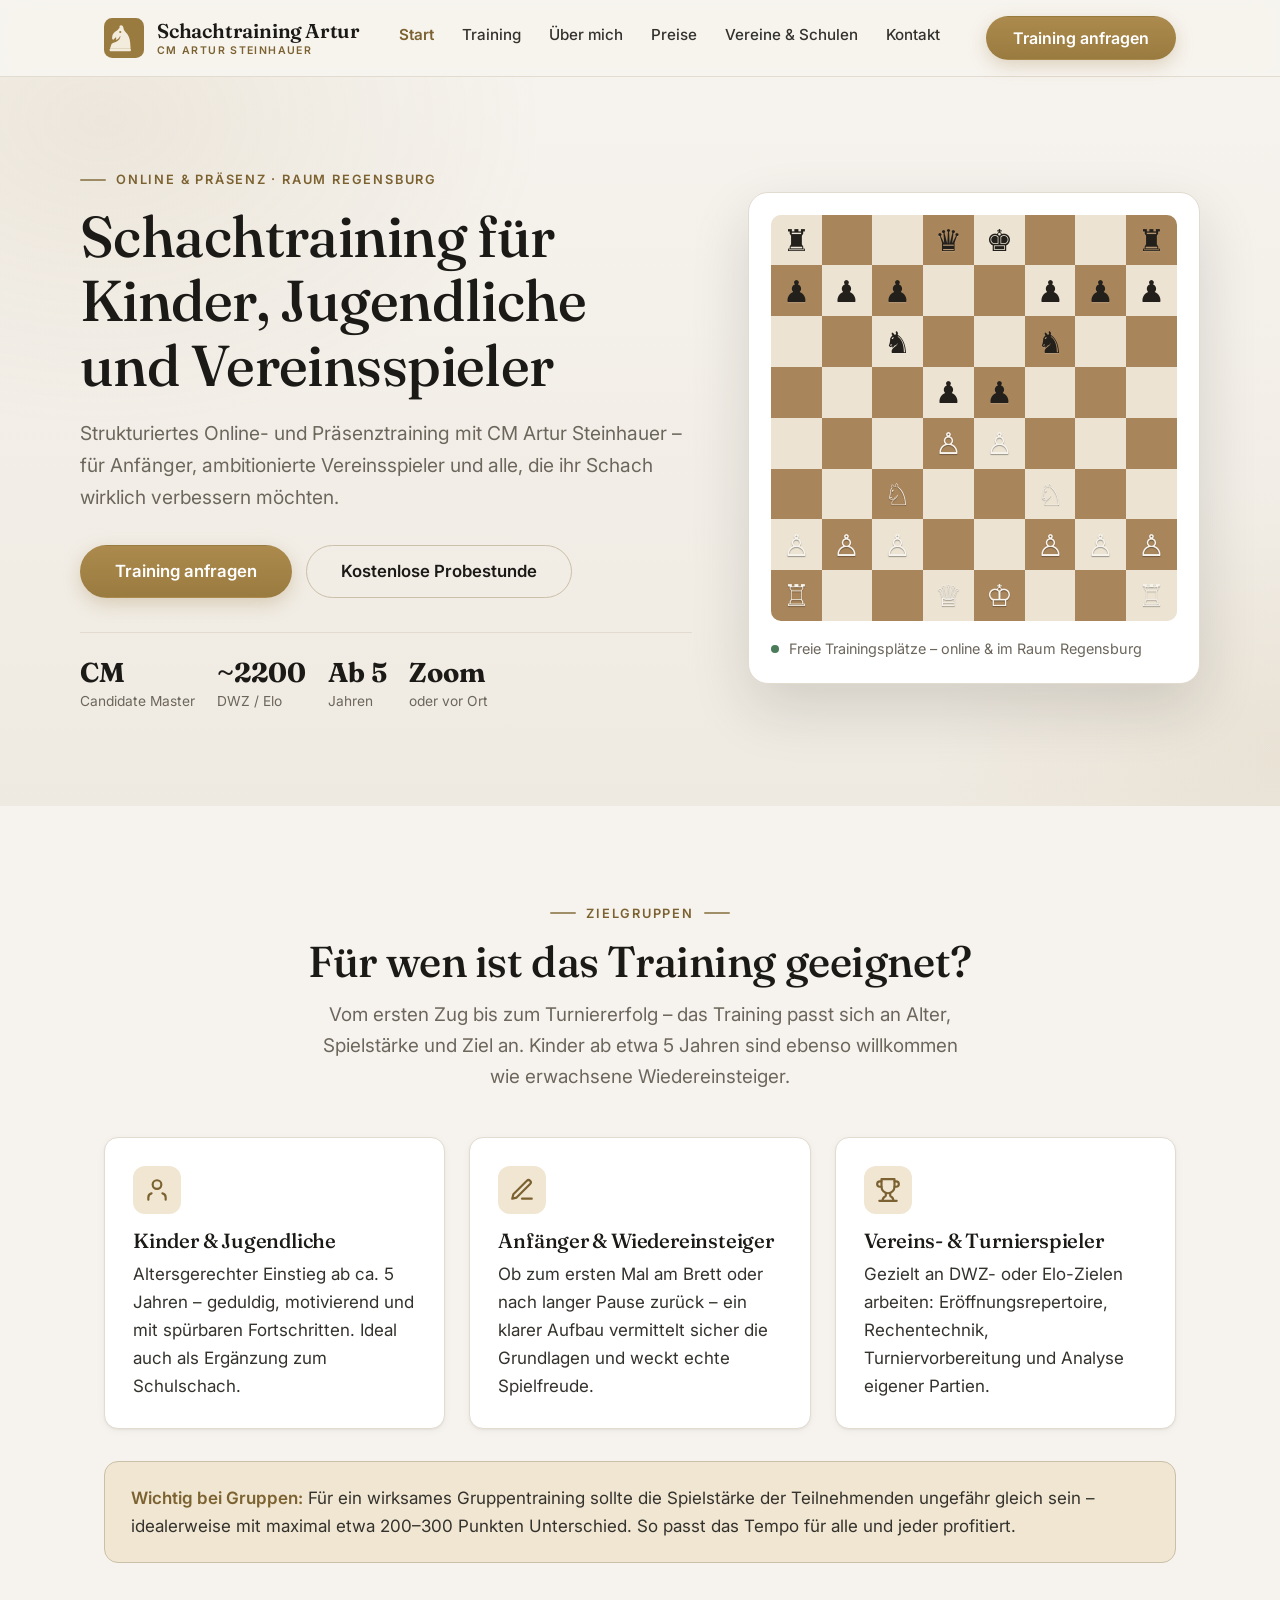
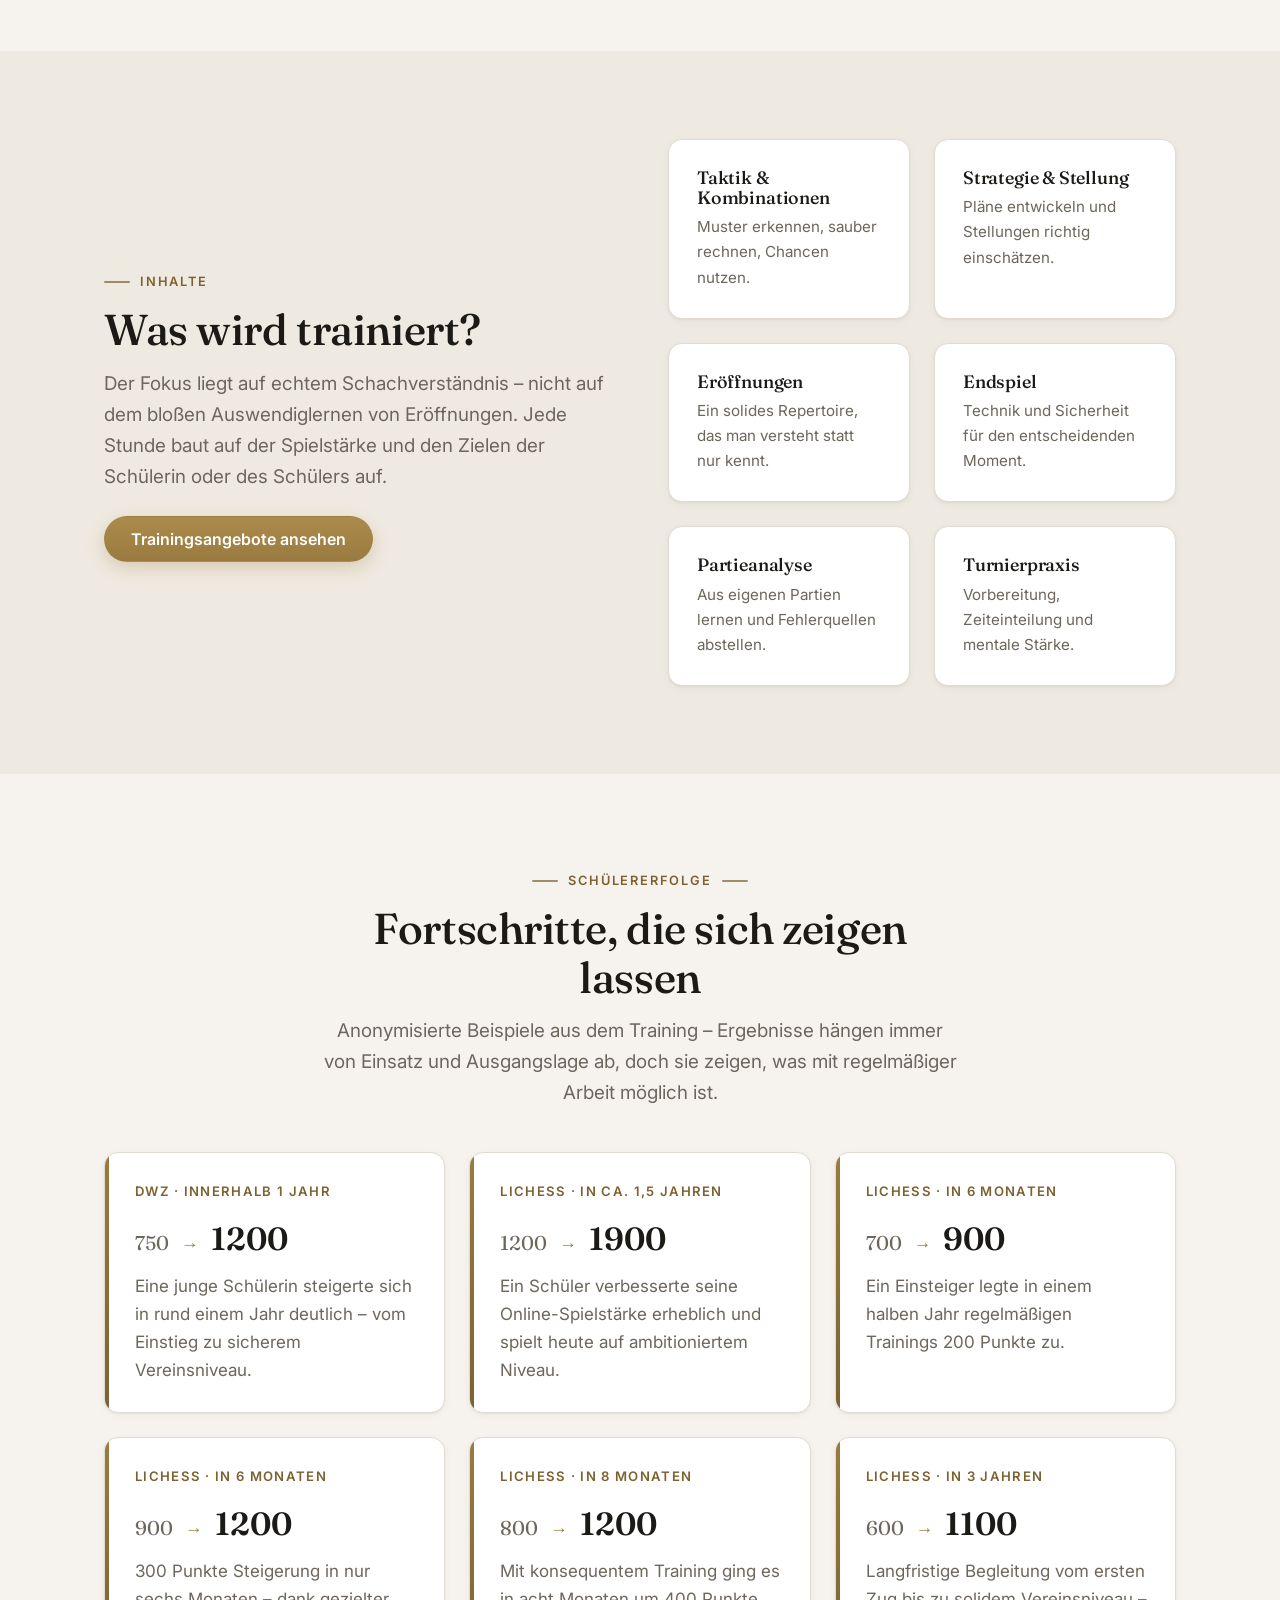
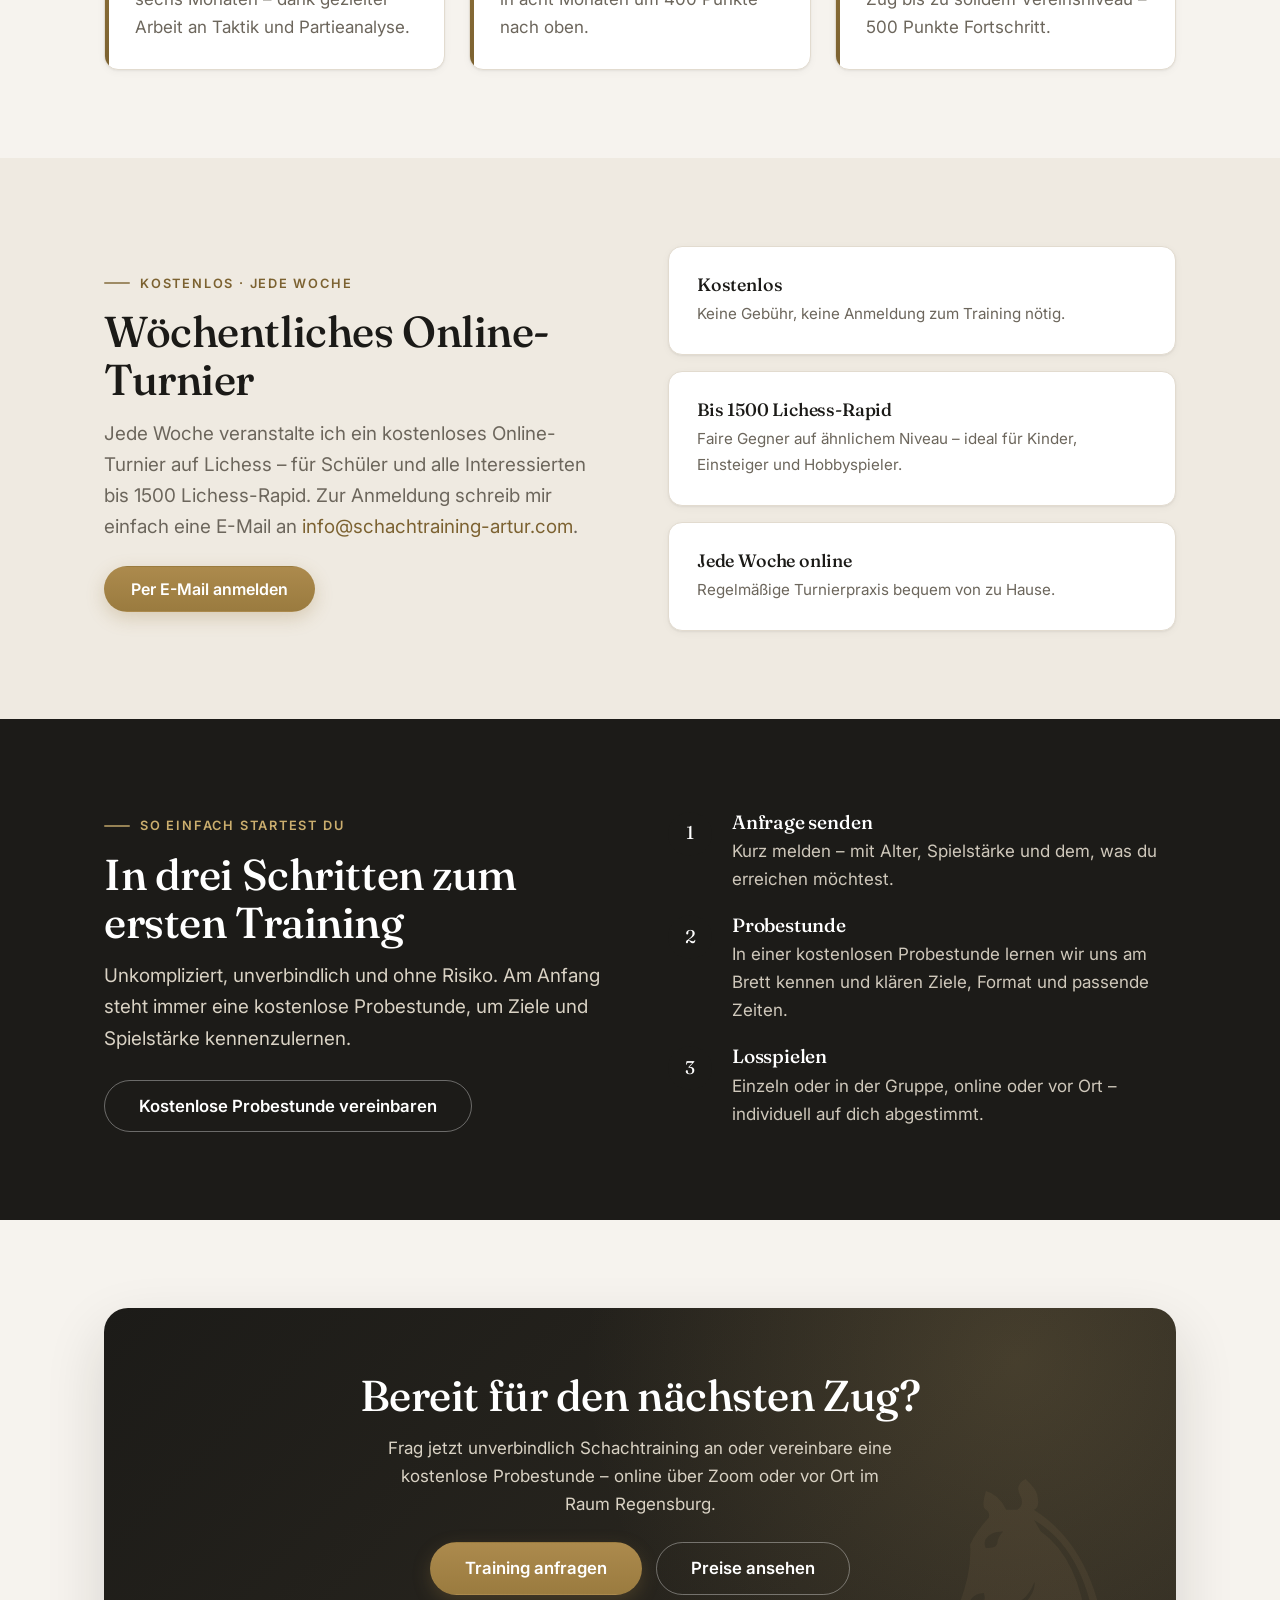
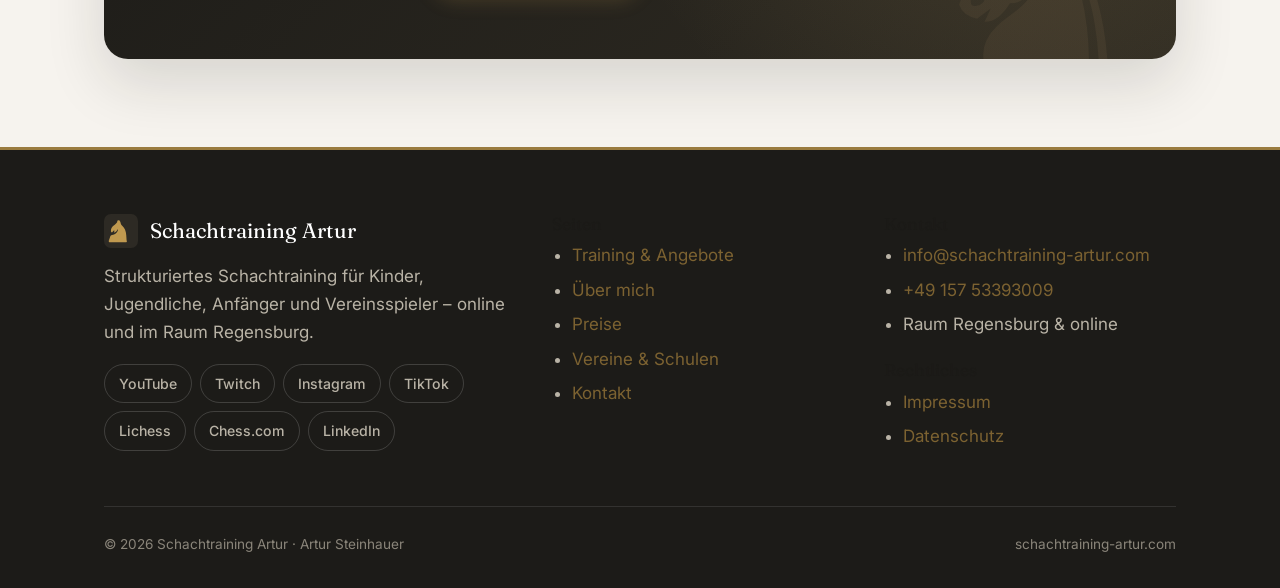
==== commit d1baba8b: "Turnier-Anmeldung per E-Mail, Schülererfolge als Lichess-Wertung Co-Authored-By: Claude Opus 5.5 <no" ====
--- a/index.html
+++ b/index.html
@@ -167,22 +167,22 @@
             <p style="margin:0;color:var(--muted);">Ein Schüler verbesserte seine Online-Spielstärke erheblich und spielt heute auf ambitioniertem Niveau.</p>
           </div>
           <div class="story reveal">
-            <div class="story__unit">in 6 Monaten</div>
+            <div class="story__unit">Lichess · in 6 Monaten</div>
             <div class="story__jump"><span class="story__from">700</span><span class="story__arrow">→</span><span class="story__to">900</span></div>
             <p style="margin:0;color:var(--muted);">Ein Einsteiger legte in einem halben Jahr regelmäßigen Trainings 200 Punkte zu.</p>
           </div>
           <div class="story reveal">
-            <div class="story__unit">in 6 Monaten</div>
+            <div class="story__unit">Lichess · in 6 Monaten</div>
             <div class="story__jump"><span class="story__from">900</span><span class="story__arrow">→</span><span class="story__to">1200</span></div>
             <p style="margin:0;color:var(--muted);">300 Punkte Steigerung in nur sechs Monaten – dank gezielter Arbeit an Taktik und Partieanalyse.</p>
           </div>
           <div class="story reveal">
-            <div class="story__unit">in 8 Monaten</div>
+            <div class="story__unit">Lichess · in 8 Monaten</div>
             <div class="story__jump"><span class="story__from">800</span><span class="story__arrow">→</span><span class="story__to">1200</span></div>
             <p style="margin:0;color:var(--muted);">Mit konsequentem Training ging es in acht Monaten um 400 Punkte nach oben.</p>
           </div>
           <div class="story reveal">
-            <div class="story__unit">in 3 Jahren</div>
+            <div class="story__unit">Lichess · in 3 Jahren</div>
             <div class="story__jump"><span class="story__from">600</span><span class="story__arrow">→</span><span class="story__to">1100</span></div>
             <p style="margin:0;color:var(--muted);">Langfristige Begleitung vom ersten Zug bis zu solidem Vereinsniveau – 500 Punkte Fortschritt.</p>
           </div>
@@ -197,9 +197,9 @@
           <div class="reveal">
             <span class="eyebrow">Kostenlos · jede Woche</span>
             <h2 class="display">Wöchentliches Online-Turnier</h2>
-            <p class="lead">Jede Woche veranstalte ich ein kostenloses Online-Turnier auf Lichess – für Schüler und alle Interessierten bis 1500 Lichess-Rapid.</p>
+            <p class="lead">Jede Woche veranstalte ich ein kostenloses Online-Turnier auf Lichess – für Schüler und alle Interessierten bis 1500 Lichess-Rapid. Zur Anmeldung schreib mir einfach eine E-Mail an <a href="mailto:info@schachtraining-artur.com?subject=Anmeldung%20w%C3%B6chentliches%20Online-Turnier">info@schachtraining-artur.com</a>.</p>
             <div class="btn-row" style="margin-top:24px;">
-              <a href="kontakt.html" class="btn btn--primary">Teilnahme anfragen</a>
+              <a href="mailto:info@schachtraining-artur.com?subject=Anmeldung%20w%C3%B6chentliches%20Online-Turnier" class="btn btn--primary">Per E-Mail anmelden</a>
             </div>
           </div>
           <div class="grid reveal" style="gap:16px;">
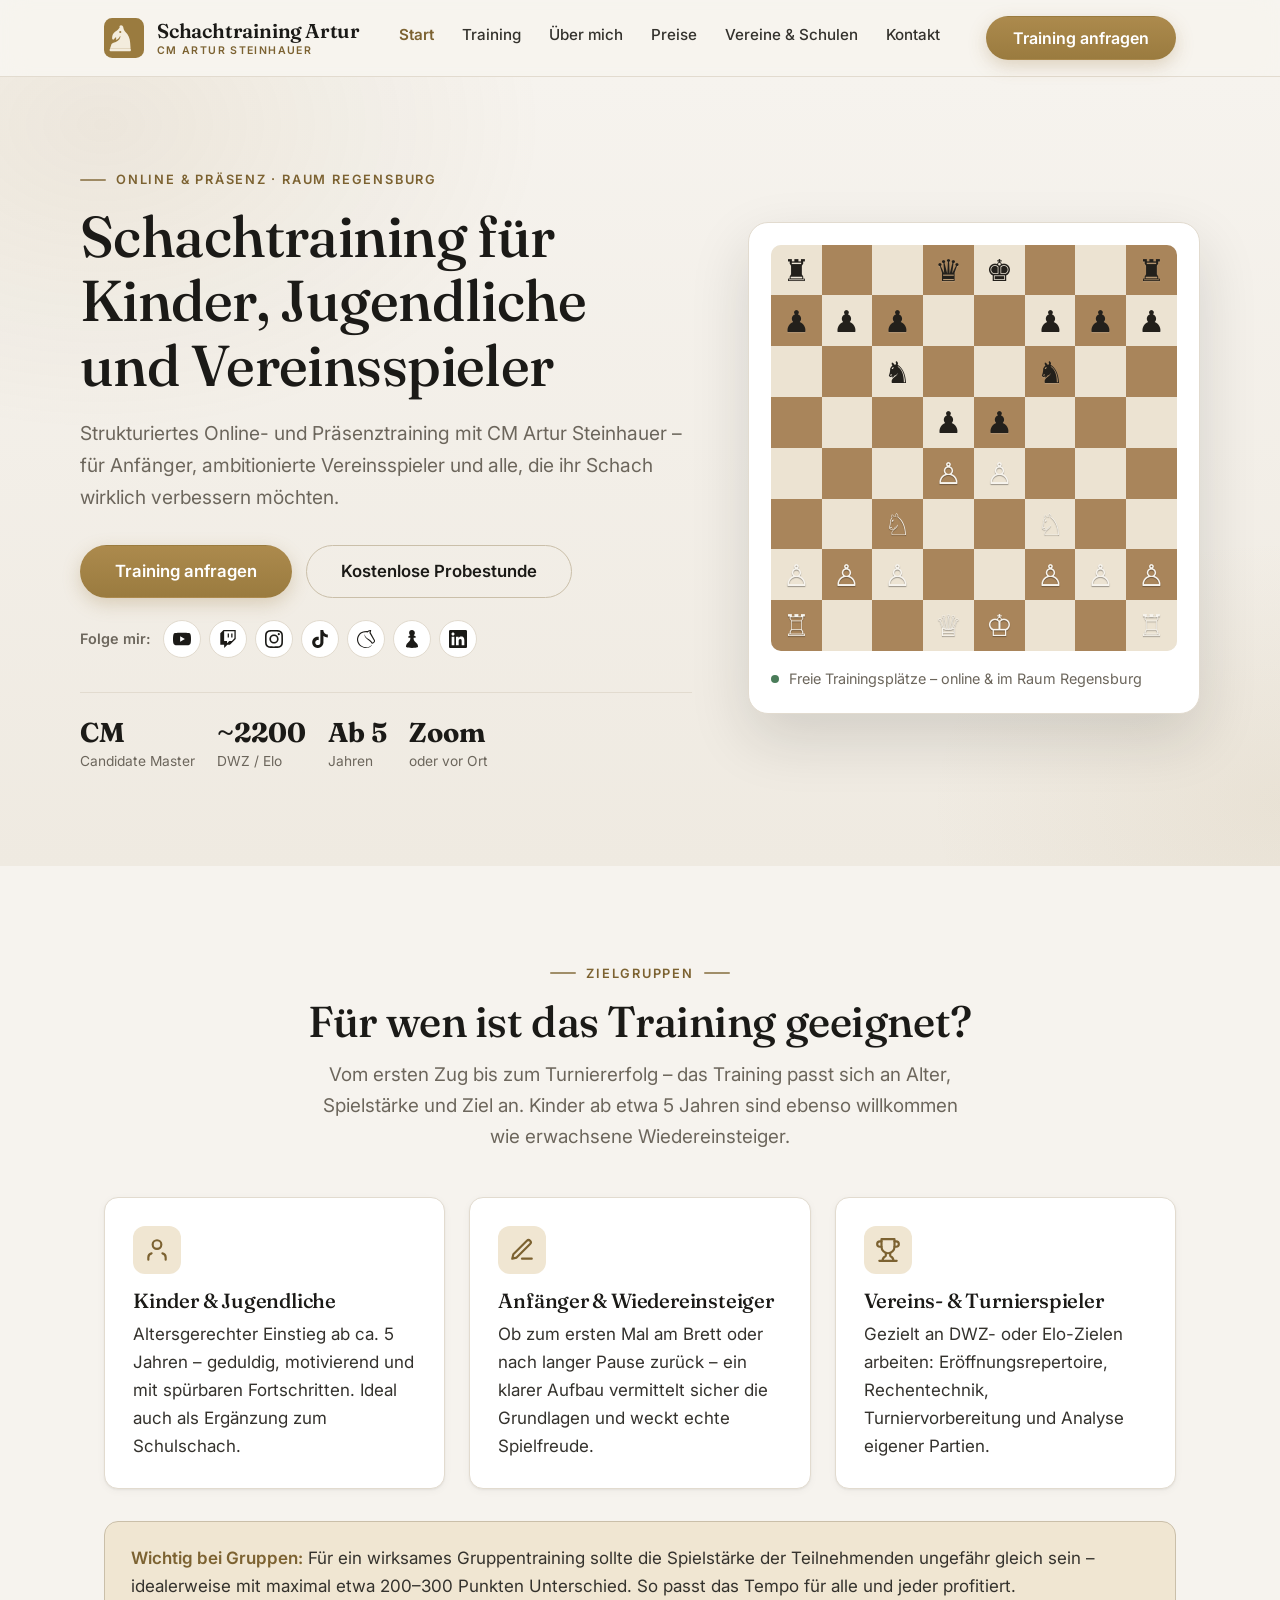
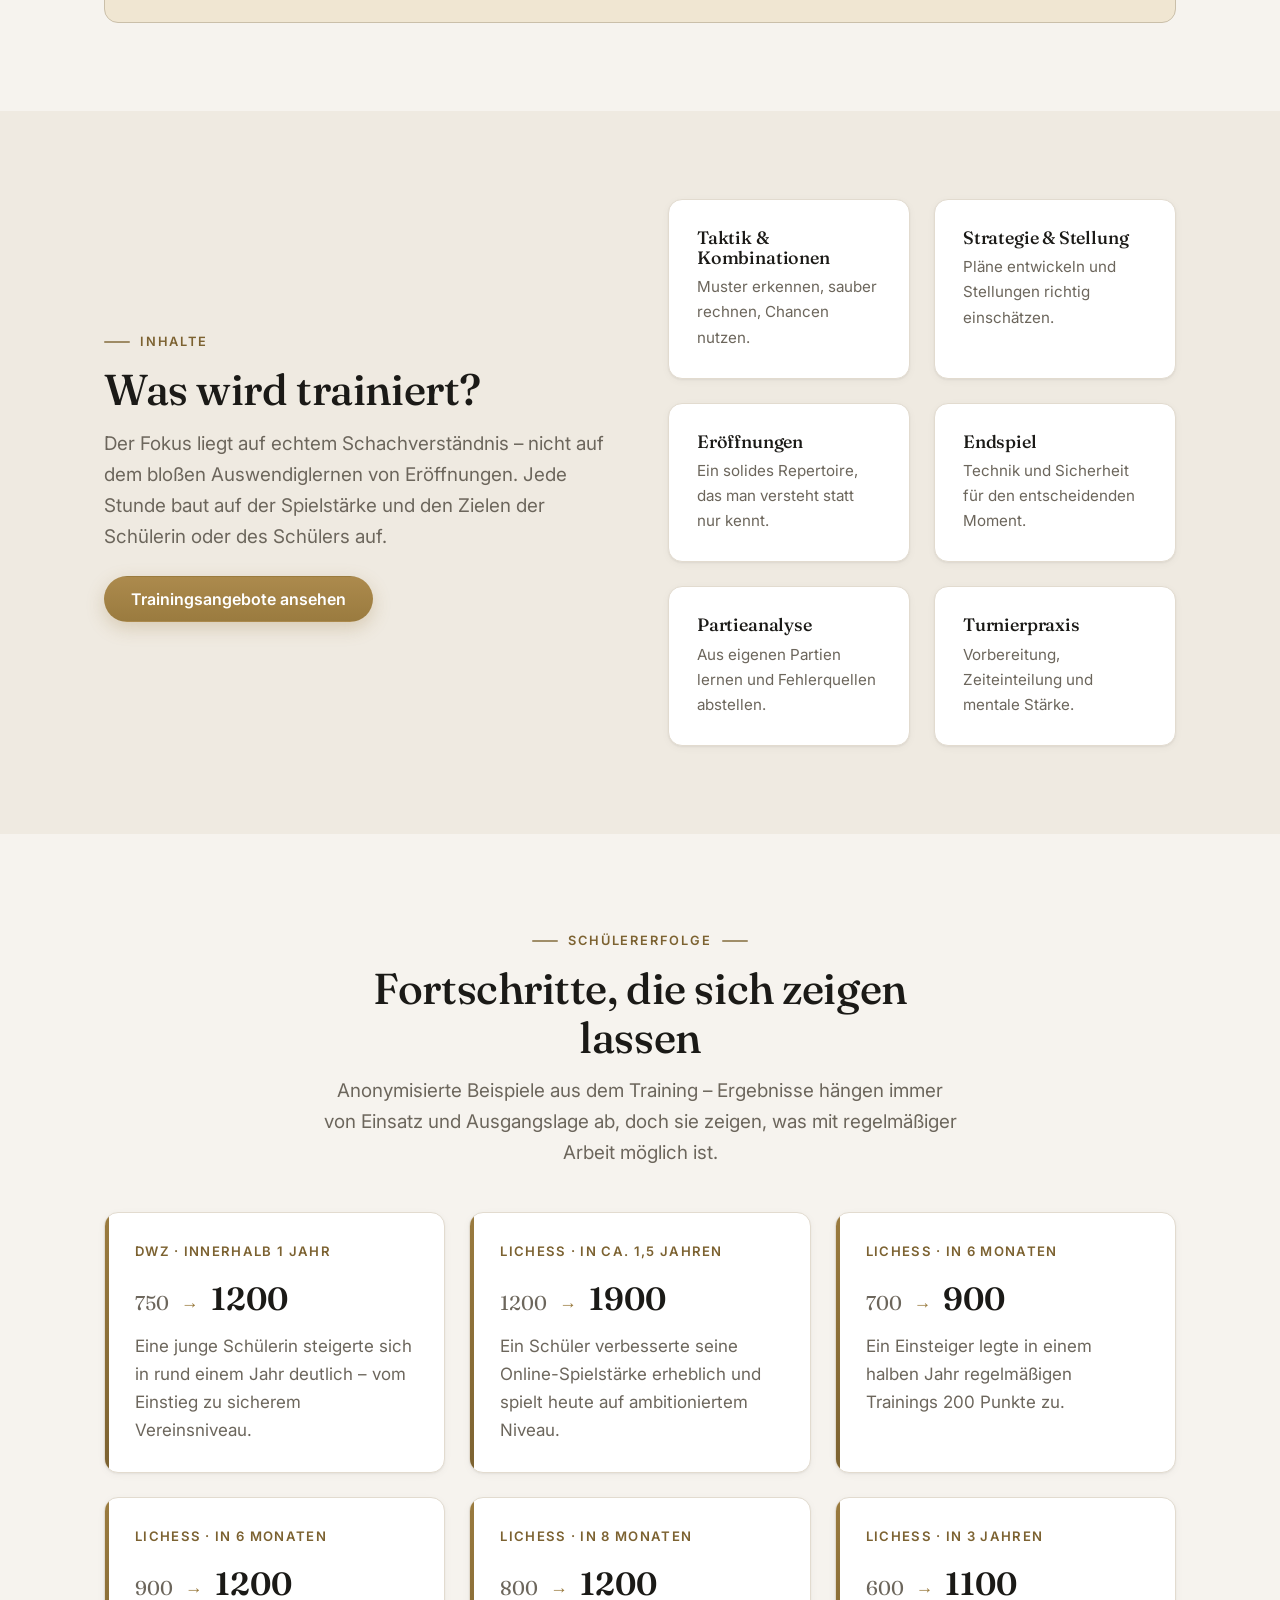
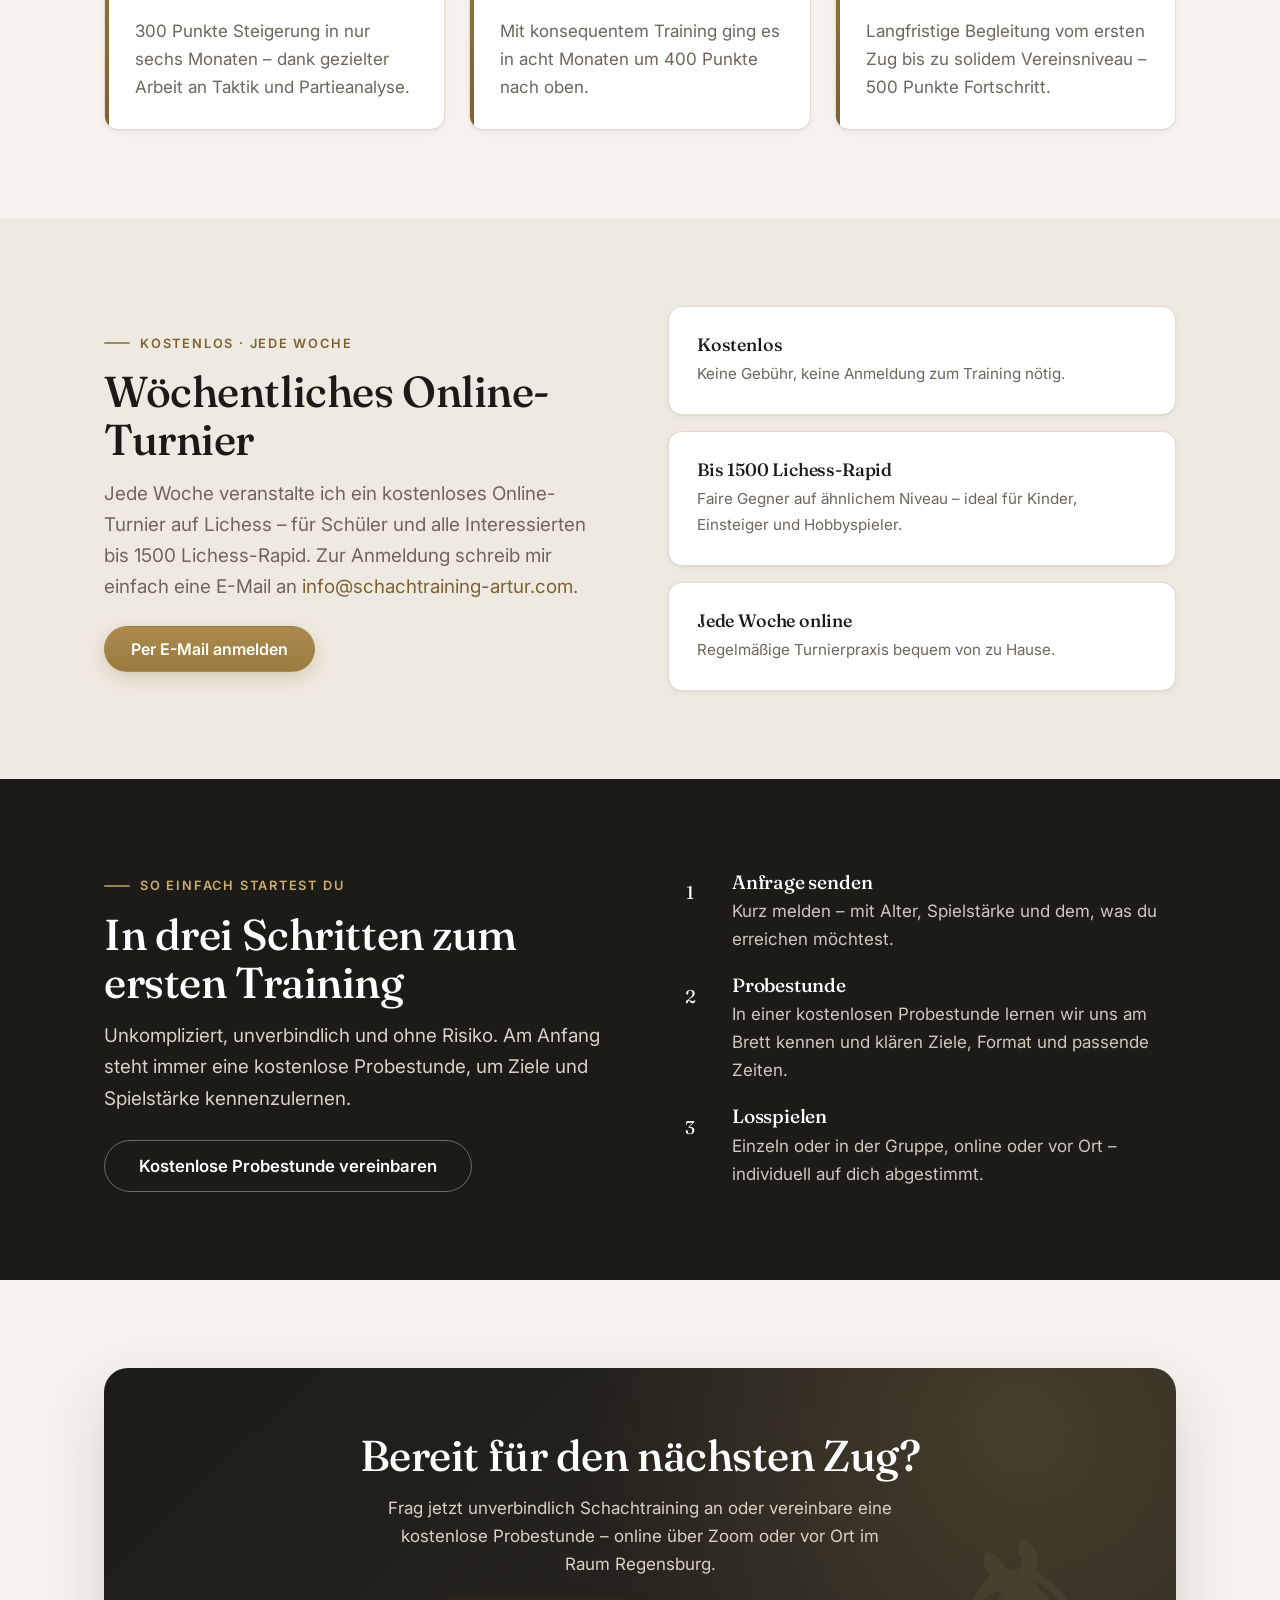
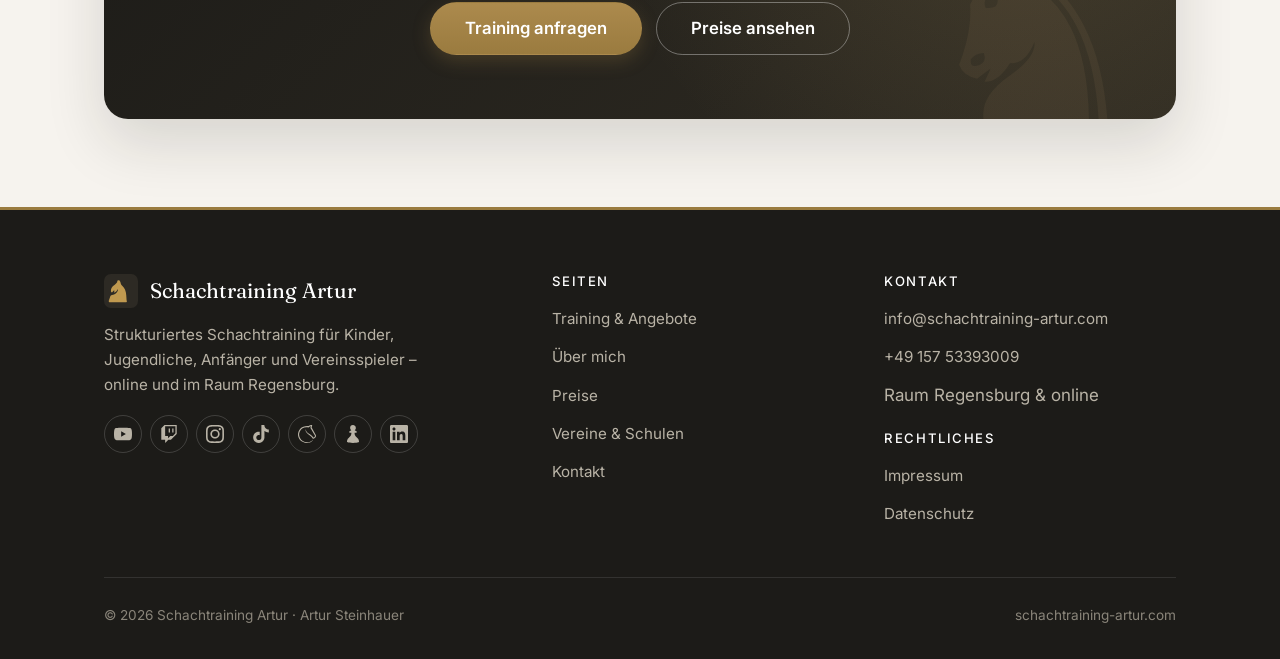
==== commit 6b031d1d: "Social-Icons (Hero, Über mich, Footer) + Footer-CSS-Selektoren korrigiert Co-Authored-By: Claude Opu" ====
--- a/index.html
+++ b/index.html
@@ -15,7 +15,7 @@
   <link rel="preconnect" href="https://fonts.googleapis.com">
   <link rel="preconnect" href="https://fonts.gstatic.com" crossorigin>
   <link href="https://fonts.googleapis.com/css2?family=Fraunces:opsz,wght@9..144,400;9..144,500;9..144,600&family=Inter:wght@400;500;600;700&display=swap" rel="stylesheet">
-  <link rel="stylesheet" href="assets/css/styles.css?v=9">
+  <link rel="stylesheet" href="assets/css/styles.css?v=10">
   <script type="application/ld+json">
   {
     "@context": "https://schema.org",
@@ -67,6 +67,16 @@
             <a href="kontakt.html" class="btn btn--primary btn--lg">Training anfragen</a>
             <a href="kontakt.html#probestunde" class="btn btn--ghost btn--lg">Kostenlose Probestunde</a>
           </div>
+          <div class="socials socials--top" aria-label="Social Media">
+            <span class="socials__label">Folge mir:</span>
+            <a href="https://www.youtube.com/@Arturblunder" class="social" style="--brand:#FF0000;" target="_blank" rel="noopener" aria-label="YouTube" title="YouTube"><svg viewBox="0 0 24 24" aria-hidden="true"><path fill="currentColor" d="M23.498 6.186a3.016 3.016 0 0 0-2.122-2.136C19.505 3.545 12 3.545 12 3.545s-7.505 0-9.377.505A3.017 3.017 0 0 0 .502 6.186C0 8.07 0 12 0 12s0 3.93.502 5.814a3.016 3.016 0 0 0 2.122 2.136c1.871.505 9.376.505 9.376.505s7.505 0 9.377-.505a3.015 3.015 0 0 0 2.122-2.136C24 15.93 24 12 24 12s0-3.93-.502-5.814zM9.545 15.568V8.432L15.818 12l-6.273 3.568z"/></svg></a>
+            <a href="https://www.twitch.tv/arturblunder" class="social" style="--brand:#9146FF;" target="_blank" rel="noopener" aria-label="Twitch" title="Twitch"><svg viewBox="0 0 24 24" aria-hidden="true"><path fill="currentColor" d="M11.571 4.714h1.715v5.143H11.57zm4.715 0H18v5.143h-1.714zM6 0L1.714 4.286v15.428h5.143V24l4.286-4.286h3.428L22.286 12V0zm14.571 11.143l-3.428 3.428h-3.429l-3 3v-3H6.857V1.714h13.714Z"/></svg></a>
+            <a href="https://www.instagram.com/arturblunder/" class="social" style="--brand:#E4405F;" target="_blank" rel="noopener" aria-label="Instagram" title="Instagram"><svg viewBox="0 0 24 24" aria-hidden="true"><path fill="currentColor" d="M7.0301.084c-1.2768.0602-2.1487.264-2.911.5634-.7888.3075-1.4575.72-2.1228 1.3877-.6652.6677-1.075 1.3368-1.3802 2.127-.2954.7638-.4956 1.6365-.552 2.914-.0564 1.2775-.0689 1.6882-.0626 4.947.0062 3.2586.0206 3.6671.0825 4.9473.061 1.2765.264 2.1482.5635 2.9107.308.7889.72 1.4573 1.388 2.1228.6679.6655 1.3365 1.0743 2.1285 1.38.7632.295 1.6361.4961 2.9134.552 1.2773.056 1.6884.069 4.9462.0627 3.2578-.0062 3.668-.0207 4.9478-.0814 1.28-.0607 2.147-.2652 2.9098-.5633.7889-.3086 1.4578-.72 2.1228-1.3881.665-.6682 1.0745-1.3378 1.3795-2.1284.2957-.7632.4966-1.636.552-2.9124.056-1.2809.0692-1.6898.063-4.948-.0063-3.2583-.021-3.6668-.0817-4.9465-.0607-1.2797-.264-2.1487-.5633-2.9117-.3084-.7889-.72-1.4568-1.3876-2.1228C21.2982 1.33 20.628.9208 19.8378.6165 19.074.321 18.2017.1197 16.9244.0645 15.6471.0093 15.236-.005 11.977.0014 8.718.0076 8.31.0215 7.0301.0839m.1402 21.6932c-1.17-.0509-1.8053-.2453-2.2287-.408-.5606-.216-.96-.4771-1.3819-.895-.422-.4178-.6811-.8186-.9-1.378-.1644-.4234-.3624-1.058-.4171-2.228-.0595-1.2645-.072-1.6442-.079-4.848-.007-3.2037.0053-3.583.0607-4.848.05-1.169.2456-1.805.408-2.2282.216-.5613.4762-.96.895-1.3816.4188-.4217.8184-.6814 1.3783-.9003.423-.1651 1.0575-.3614 2.227-.4171 1.2655-.06 1.6447-.072 4.848-.079 3.2033-.007 3.5835.005 4.8495.0608 1.169.0508 1.8053.2445 2.228.408.5608.216.96.4754 1.3816.895.4217.4194.6816.8176.9005 1.3787.1653.4217.3617 1.056.4169 2.2263.0602 1.2655.0739 1.645.0796 4.848.0058 3.203-.0055 3.5834-.061 4.848-.051 1.17-.245 1.8055-.408 2.2294-.216.5604-.4763.96-.8954 1.3814-.419.4215-.8181.6811-1.3783.9-.4224.1649-1.0577.3617-2.2262.4174-1.2656.0595-1.6448.072-4.8493.079-3.2045.007-3.5825-.006-4.848-.0608M16.953 5.5864A1.44 1.44 0 1 0 18.39 4.144a1.44 1.44 0 0 0-1.437 1.4424M5.8385 12.012c.0067 3.4032 2.7706 6.1557 6.173 6.1493 3.4026-.0065 6.157-2.7701 6.1506-6.1733-.0065-3.4032-2.771-6.1565-6.174-6.1498-3.403.0067-6.156 2.771-6.1496 6.1738M8 12.0077a4 4 0 1 1 4.008 3.9921A3.9996 3.9996 0 0 1 8 12.0077"/></svg></a>
+            <a href="https://www.tiktok.com/@arturblunder" class="social" style="--brand:#000000;" target="_blank" rel="noopener" aria-label="TikTok" title="TikTok"><svg viewBox="0 0 24 24" aria-hidden="true"><path fill="currentColor" d="M12.525.02c1.31-.02 2.61-.01 3.91-.02.08 1.53.63 3.09 1.75 4.17 1.12 1.11 2.7 1.62 4.24 1.79v4.03c-1.44-.05-2.89-.35-4.2-.97-.57-.26-1.1-.59-1.62-.93-.01 2.92.01 5.84-.02 8.75-.08 1.4-.54 2.79-1.35 3.94-1.31 1.92-3.58 3.17-5.91 3.21-1.43.08-2.86-.31-4.08-1.03-2.02-1.19-3.44-3.37-3.65-5.71-.02-.5-.03-1-.01-1.49.18-1.9 1.12-3.72 2.58-4.96 1.66-1.44 3.98-2.13 6.15-1.72.02 1.48-.04 2.96-.04 4.44-.99-.32-2.15-.23-3.02.37-.63.41-1.11 1.04-1.36 1.75-.21.51-.15 1.07-.14 1.61.24 1.64 1.82 3.02 3.5 2.87 1.12-.01 2.19-.66 2.77-1.61.19-.33.4-.67.41-1.06.1-1.79.06-3.57.07-5.36.01-4.03-.01-8.05.02-12.07z"/></svg></a>
+            <a href="https://lichess.org/@/Arturblunder" class="social" style="--brand:#000000;" target="_blank" rel="noopener" aria-label="Lichess" title="Lichess"><svg viewBox="0 0 24 24" aria-hidden="true"><path fill="currentColor" d="M10.457 6.161a.237.237 0 0 0-.296.165c-.8 2.785 2.819 5.579 5.214 7.428.653.504 1.216.939 1.591 1.292 1.745 1.642 2.564 2.851 2.733 3.178a.24.24 0 0 0 .275.122c.047-.013 4.726-1.3 3.934-4.574a.257.257 0 0 0-.023-.06L18.204 3.407 18.93.295a.24.24 0 0 0-.262-.293c-1.7.201-3.115.435-4.5 1.425-4.844-.323-8.718.9-11.213 3.539C.334 7.737-.246 11.515.085 14.128c.763 5.655 5.191 8.631 9.081 9.532.993.229 1.974.34 2.923.34 3.344 0 6.297-1.381 7.946-3.85a.24.24 0 0 0-.372-.3c-3.411 3.527-9.002 4.134-13.296 1.444-4.485-2.81-6.202-8.41-3.91-12.749C4.741 4.221 8.801 2.362 13.888 3.31c.056.01.115 0 .165-.029l.335-.197c.926-.546 1.961-1.157 2.873-1.279l-.694 1.993a.243.243 0 0 0 .02.202l6.082 10.192c-.193 2.028-1.706 2.506-2.226 2.611-.287-.645-.814-1.364-2.306-2.803-.422-.407-1.21-.941-2.124-1.56-2.364-1.601-5.937-4.02-5.391-5.984a.239.239 0 0 0-.165-.295z"/></svg></a>
+            <a href="https://www.chess.com/member/arturblunder" class="social" style="--brand:#81B64C;" target="_blank" rel="noopener" aria-label="Chess.com" title="Chess.com"><svg viewBox="0 0 24 24" aria-hidden="true"><path fill="currentColor" d="M12 0a3.85 3.85 0 0 0-3.875 3.846A3.84 3.84 0 0 0 9.73 6.969l-2.79 1.85c0 .622.144 1.114.434 1.649H9.83c-.014.245-.014.549-.014.925 0 .025.003.048.006.071-.064 1.353-.507 3.472-3.62 5.842-.816.625-1.423 1.495-1.806 2.533a.33.33 0 0 0-.045.084 8.124 8.124 0 0 0-.39 2.516c0 .1.216 1.561 8.038 1.561s8.038-1.46 8.038-1.561c0-2.227-.824-4.048-2.24-5.133-4.034-3.08-3.586-5.74-3.644-6.838h2.458c.29-.535.434-1.027.434-1.649l-2.79-1.836a3.86 3.86 0 0 0 1.604-3.123A3.873 3.873 0 0 0 13.445.275c-.004-.002-.01.004-.015.004A3.76 3.76 0 0 0 12 0Z"/></svg></a>
+            <a href="https://www.linkedin.com/in/artur-steinhauer-683359333/" class="social" style="--brand:#0A66C2;" target="_blank" rel="noopener" aria-label="LinkedIn" title="LinkedIn"><svg viewBox="0 0 24 24" aria-hidden="true"><path fill="currentColor" d="M20.447 20.452h-3.554v-5.569c0-1.328-.027-3.037-1.852-3.037-1.853 0-2.136 1.445-2.136 2.939v5.667H9.351V9h3.414v1.561h.046c.477-.9 1.637-1.85 3.37-1.85 3.601 0 4.267 2.37 4.267 5.455v6.286zM5.337 7.433c-1.144 0-2.063-.926-2.063-2.065 0-1.138.92-2.063 2.063-2.063 1.14 0 2.064.925 2.064 2.063 0 1.139-.925 2.065-2.064 2.065zm1.782 13.019H3.555V9h3.564v11.452zM22.225 0H1.771C.792 0 0 .774 0 1.729v20.542C0 23.227.792 24 1.771 24h20.451C23.2 24 24 23.227 24 22.271V1.729C24 .774 23.2 0 22.222 0h.003z"/></svg></a>
+          </div>
           <div class="hero__meta">
             <div class="hero__stat"><b>CM</b><span>Candidate Master</span></div>
             <div class="hero__stat"><b>~2200</b><span>DWZ / Elo</span></div>
@@ -258,13 +268,13 @@
           </div>
           <p>Strukturiertes Schachtraining für Kinder, Jugendliche, Anfänger und Vereinsspieler – online und im Raum Regensburg.</p>
           <div class="socials" aria-label="Social Media">
-            <a href="https://www.youtube.com/@Arturblunder" class="social" target="_blank" rel="noopener">YouTube</a>
-            <a href="https://www.twitch.tv/arturblunder" class="social" target="_blank" rel="noopener">Twitch</a>
-            <a href="https://www.instagram.com/arturblunder/" class="social" target="_blank" rel="noopener">Instagram</a>
-            <a href="https://www.tiktok.com/@arturblunder" class="social" target="_blank" rel="noopener">TikTok</a>
-            <a href="https://lichess.org/@/Arturblunder" class="social" target="_blank" rel="noopener">Lichess</a>
-            <a href="https://www.chess.com/member/arturblunder" class="social" target="_blank" rel="noopener">Chess.com</a>
-            <a href="https://www.linkedin.com/in/artur-steinhauer-683359333/" class="social" target="_blank" rel="noopener">LinkedIn</a>
+            <a href="https://www.youtube.com/@Arturblunder" class="social" style="--brand:#FF0000;" target="_blank" rel="noopener" aria-label="YouTube" title="YouTube"><svg viewBox="0 0 24 24" aria-hidden="true"><path fill="currentColor" d="M23.498 6.186a3.016 3.016 0 0 0-2.122-2.136C19.505 3.545 12 3.545 12 3.545s-7.505 0-9.377.505A3.017 3.017 0 0 0 .502 6.186C0 8.07 0 12 0 12s0 3.93.502 5.814a3.016 3.016 0 0 0 2.122 2.136c1.871.505 9.376.505 9.376.505s7.505 0 9.377-.505a3.015 3.015 0 0 0 2.122-2.136C24 15.93 24 12 24 12s0-3.93-.502-5.814zM9.545 15.568V8.432L15.818 12l-6.273 3.568z"/></svg></a>
+            <a href="https://www.twitch.tv/arturblunder" class="social" style="--brand:#9146FF;" target="_blank" rel="noopener" aria-label="Twitch" title="Twitch"><svg viewBox="0 0 24 24" aria-hidden="true"><path fill="currentColor" d="M11.571 4.714h1.715v5.143H11.57zm4.715 0H18v5.143h-1.714zM6 0L1.714 4.286v15.428h5.143V24l4.286-4.286h3.428L22.286 12V0zm14.571 11.143l-3.428 3.428h-3.429l-3 3v-3H6.857V1.714h13.714Z"/></svg></a>
+            <a href="https://www.instagram.com/arturblunder/" class="social" style="--brand:#E4405F;" target="_blank" rel="noopener" aria-label="Instagram" title="Instagram"><svg viewBox="0 0 24 24" aria-hidden="true"><path fill="currentColor" d="M7.0301.084c-1.2768.0602-2.1487.264-2.911.5634-.7888.3075-1.4575.72-2.1228 1.3877-.6652.6677-1.075 1.3368-1.3802 2.127-.2954.7638-.4956 1.6365-.552 2.914-.0564 1.2775-.0689 1.6882-.0626 4.947.0062 3.2586.0206 3.6671.0825 4.9473.061 1.2765.264 2.1482.5635 2.9107.308.7889.72 1.4573 1.388 2.1228.6679.6655 1.3365 1.0743 2.1285 1.38.7632.295 1.6361.4961 2.9134.552 1.2773.056 1.6884.069 4.9462.0627 3.2578-.0062 3.668-.0207 4.9478-.0814 1.28-.0607 2.147-.2652 2.9098-.5633.7889-.3086 1.4578-.72 2.1228-1.3881.665-.6682 1.0745-1.3378 1.3795-2.1284.2957-.7632.4966-1.636.552-2.9124.056-1.2809.0692-1.6898.063-4.948-.0063-3.2583-.021-3.6668-.0817-4.9465-.0607-1.2797-.264-2.1487-.5633-2.9117-.3084-.7889-.72-1.4568-1.3876-2.1228C21.2982 1.33 20.628.9208 19.8378.6165 19.074.321 18.2017.1197 16.9244.0645 15.6471.0093 15.236-.005 11.977.0014 8.718.0076 8.31.0215 7.0301.0839m.1402 21.6932c-1.17-.0509-1.8053-.2453-2.2287-.408-.5606-.216-.96-.4771-1.3819-.895-.422-.4178-.6811-.8186-.9-1.378-.1644-.4234-.3624-1.058-.4171-2.228-.0595-1.2645-.072-1.6442-.079-4.848-.007-3.2037.0053-3.583.0607-4.848.05-1.169.2456-1.805.408-2.2282.216-.5613.4762-.96.895-1.3816.4188-.4217.8184-.6814 1.3783-.9003.423-.1651 1.0575-.3614 2.227-.4171 1.2655-.06 1.6447-.072 4.848-.079 3.2033-.007 3.5835.005 4.8495.0608 1.169.0508 1.8053.2445 2.228.408.5608.216.96.4754 1.3816.895.4217.4194.6816.8176.9005 1.3787.1653.4217.3617 1.056.4169 2.2263.0602 1.2655.0739 1.645.0796 4.848.0058 3.203-.0055 3.5834-.061 4.848-.051 1.17-.245 1.8055-.408 2.2294-.216.5604-.4763.96-.8954 1.3814-.419.4215-.8181.6811-1.3783.9-.4224.1649-1.0577.3617-2.2262.4174-1.2656.0595-1.6448.072-4.8493.079-3.2045.007-3.5825-.006-4.848-.0608M16.953 5.5864A1.44 1.44 0 1 0 18.39 4.144a1.44 1.44 0 0 0-1.437 1.4424M5.8385 12.012c.0067 3.4032 2.7706 6.1557 6.173 6.1493 3.4026-.0065 6.157-2.7701 6.1506-6.1733-.0065-3.4032-2.771-6.1565-6.174-6.1498-3.403.0067-6.156 2.771-6.1496 6.1738M8 12.0077a4 4 0 1 1 4.008 3.9921A3.9996 3.9996 0 0 1 8 12.0077"/></svg></a>
+            <a href="https://www.tiktok.com/@arturblunder" class="social" style="--brand:#000000;" target="_blank" rel="noopener" aria-label="TikTok" title="TikTok"><svg viewBox="0 0 24 24" aria-hidden="true"><path fill="currentColor" d="M12.525.02c1.31-.02 2.61-.01 3.91-.02.08 1.53.63 3.09 1.75 4.17 1.12 1.11 2.7 1.62 4.24 1.79v4.03c-1.44-.05-2.89-.35-4.2-.97-.57-.26-1.1-.59-1.62-.93-.01 2.92.01 5.84-.02 8.75-.08 1.4-.54 2.79-1.35 3.94-1.31 1.92-3.58 3.17-5.91 3.21-1.43.08-2.86-.31-4.08-1.03-2.02-1.19-3.44-3.37-3.65-5.71-.02-.5-.03-1-.01-1.49.18-1.9 1.12-3.72 2.58-4.96 1.66-1.44 3.98-2.13 6.15-1.72.02 1.48-.04 2.96-.04 4.44-.99-.32-2.15-.23-3.02.37-.63.41-1.11 1.04-1.36 1.75-.21.51-.15 1.07-.14 1.61.24 1.64 1.82 3.02 3.5 2.87 1.12-.01 2.19-.66 2.77-1.61.19-.33.4-.67.41-1.06.1-1.79.06-3.57.07-5.36.01-4.03-.01-8.05.02-12.07z"/></svg></a>
+            <a href="https://lichess.org/@/Arturblunder" class="social" style="--brand:#000000;" target="_blank" rel="noopener" aria-label="Lichess" title="Lichess"><svg viewBox="0 0 24 24" aria-hidden="true"><path fill="currentColor" d="M10.457 6.161a.237.237 0 0 0-.296.165c-.8 2.785 2.819 5.579 5.214 7.428.653.504 1.216.939 1.591 1.292 1.745 1.642 2.564 2.851 2.733 3.178a.24.24 0 0 0 .275.122c.047-.013 4.726-1.3 3.934-4.574a.257.257 0 0 0-.023-.06L18.204 3.407 18.93.295a.24.24 0 0 0-.262-.293c-1.7.201-3.115.435-4.5 1.425-4.844-.323-8.718.9-11.213 3.539C.334 7.737-.246 11.515.085 14.128c.763 5.655 5.191 8.631 9.081 9.532.993.229 1.974.34 2.923.34 3.344 0 6.297-1.381 7.946-3.85a.24.24 0 0 0-.372-.3c-3.411 3.527-9.002 4.134-13.296 1.444-4.485-2.81-6.202-8.41-3.91-12.749C4.741 4.221 8.801 2.362 13.888 3.31c.056.01.115 0 .165-.029l.335-.197c.926-.546 1.961-1.157 2.873-1.279l-.694 1.993a.243.243 0 0 0 .02.202l6.082 10.192c-.193 2.028-1.706 2.506-2.226 2.611-.287-.645-.814-1.364-2.306-2.803-.422-.407-1.21-.941-2.124-1.56-2.364-1.601-5.937-4.02-5.391-5.984a.239.239 0 0 0-.165-.295z"/></svg></a>
+            <a href="https://www.chess.com/member/arturblunder" class="social" style="--brand:#81B64C;" target="_blank" rel="noopener" aria-label="Chess.com" title="Chess.com"><svg viewBox="0 0 24 24" aria-hidden="true"><path fill="currentColor" d="M12 0a3.85 3.85 0 0 0-3.875 3.846A3.84 3.84 0 0 0 9.73 6.969l-2.79 1.85c0 .622.144 1.114.434 1.649H9.83c-.014.245-.014.549-.014.925 0 .025.003.048.006.071-.064 1.353-.507 3.472-3.62 5.842-.816.625-1.423 1.495-1.806 2.533a.33.33 0 0 0-.045.084 8.124 8.124 0 0 0-.39 2.516c0 .1.216 1.561 8.038 1.561s8.038-1.46 8.038-1.561c0-2.227-.824-4.048-2.24-5.133-4.034-3.08-3.586-5.74-3.644-6.838h2.458c.29-.535.434-1.027.434-1.649l-2.79-1.836a3.86 3.86 0 0 0 1.604-3.123A3.873 3.873 0 0 0 13.445.275c-.004-.002-.01.004-.015.004A3.76 3.76 0 0 0 12 0Z"/></svg></a>
+            <a href="https://www.linkedin.com/in/artur-steinhauer-683359333/" class="social" style="--brand:#0A66C2;" target="_blank" rel="noopener" aria-label="LinkedIn" title="LinkedIn"><svg viewBox="0 0 24 24" aria-hidden="true"><path fill="currentColor" d="M20.447 20.452h-3.554v-5.569c0-1.328-.027-3.037-1.852-3.037-1.853 0-2.136 1.445-2.136 2.939v5.667H9.351V9h3.414v1.561h.046c.477-.9 1.637-1.85 3.37-1.85 3.601 0 4.267 2.37 4.267 5.455v6.286zM5.337 7.433c-1.144 0-2.063-.926-2.063-2.065 0-1.138.92-2.063 2.063-2.063 1.14 0 2.064.925 2.064 2.063 0 1.139-.925 2.065-2.064 2.065zm1.782 13.019H3.555V9h3.564v11.452zM22.225 0H1.771C.792 0 0 .774 0 1.729v20.542C0 23.227.792 24 1.771 24h20.451C23.2 24 24 23.227 24 22.271V1.729C24 .774 23.2 0 22.222 0h.003z"/></svg></a>
           </div>
         </div>
         <div>
--- a/assets/css/styles.css
+++ b/assets/css/styles.css
@@ -325,18 +325,22 @@
 .site-footer { background: var(--dark); color: #b9b3a6; padding: 64px 0 32px; border-top: 3px solid var(--brass); }
 .footer__grid { display: grid; grid-template-columns: 1.4fr 1fr 1fr; gap: 40px; padding-bottom: 40px; border-bottom: 1px solid rgba(255,255,255,.1); }
 .footer__brand { font-family: var(--font-display); font-size: 1.3rem; color: #fff; display: flex; align-items: center; gap: 12px; margin-bottom: 14px; }
-.footer p { color: #b9b3a6; font-size: .95rem; max-width: 34ch; }
-.footer h4 { color: #fff; font-family: var(--font-body); font-size: .82rem; letter-spacing: .12em; text-transform: uppercase; margin-bottom: 16px; }
-.footer ul { list-style: none; padding: 0; margin: 0; }
-.footer li { margin-bottom: 10px; }
-.footer a { color: #b9b3a6; font-size: .95rem; }
-.footer a:hover { color: #fff; }
-.socials { display: flex; flex-wrap: wrap; gap: 8px; margin-top: 18px; }
+.site-footer p { color: #b9b3a6; font-size: .95rem; max-width: 34ch; }
+.site-footer h4 { color: #fff; font-family: var(--font-body); font-size: .82rem; letter-spacing: .12em; text-transform: uppercase; margin-bottom: 16px; }
+.site-footer ul { list-style: none; padding: 0; margin: 0; }
+.site-footer li { margin-bottom: 10px; }
+.site-footer a { color: #b9b3a6; font-size: .95rem; }
+.site-footer a:hover { color: #fff; }
+.socials { display: flex; flex-wrap: wrap; align-items: center; gap: 8px; margin-top: 18px; }
+.social { display: inline-flex; align-items: center; justify-content: center; gap: 8px; width: 38px; height: 38px; border-radius: 999px; border: 1px solid rgba(255,255,255,.16); color: #b9b3a6; transition: color .2s, border-color .2s, background .2s, transform .2s; }
+.social svg { width: 18px; height: 18px; flex: none; }
+.social:hover { color: #fff; border-color: var(--brand, var(--brass)); background: var(--brand, var(--brass)); transform: translateY(-2px); }
+.socials--top { margin-top: 22px; }
+.socials__label { font-size: .9rem; font-weight: 600; color: var(--muted); margin-right: 4px; }
+.socials--top .social { border-color: var(--line); color: var(--ink); background: var(--surface); }
 .socials--lg { justify-content: center; gap: 10px; }
-.social { display: inline-block; padding: 7px 14px; border-radius: 999px; border: 1px solid rgba(255,255,255,.16); color: #b9b3a6; font-size: .88rem; font-weight: 500; transition: color .2s, border-color .2s, background .2s; }
-.social:hover { color: #fff; border-color: var(--brass); }
-.socials--lg .social { padding: 10px 20px; font-size: .95rem; border-color: var(--line); color: var(--ink); background: var(--surface); }
-.socials--lg .social:hover { color: var(--ink); border-color: var(--brass); background: var(--paper-2); }
+.socials--lg .social { width: auto; height: auto; padding: 10px 18px; font-size: .95rem; font-weight: 500; border-color: var(--line); color: var(--ink); background: var(--surface); }
+.socials--top .social:hover, .socials--lg .social:hover { color: #fff; border-color: var(--brand, var(--brass)); background: var(--brand, var(--brass)); }
 .footer__bottom { display: flex; flex-wrap: wrap; justify-content: space-between; gap: 12px; padding-top: 26px; font-size: .85rem; color: #8a857a; }
 
 /* ---------- Reveal animation ---------- */
